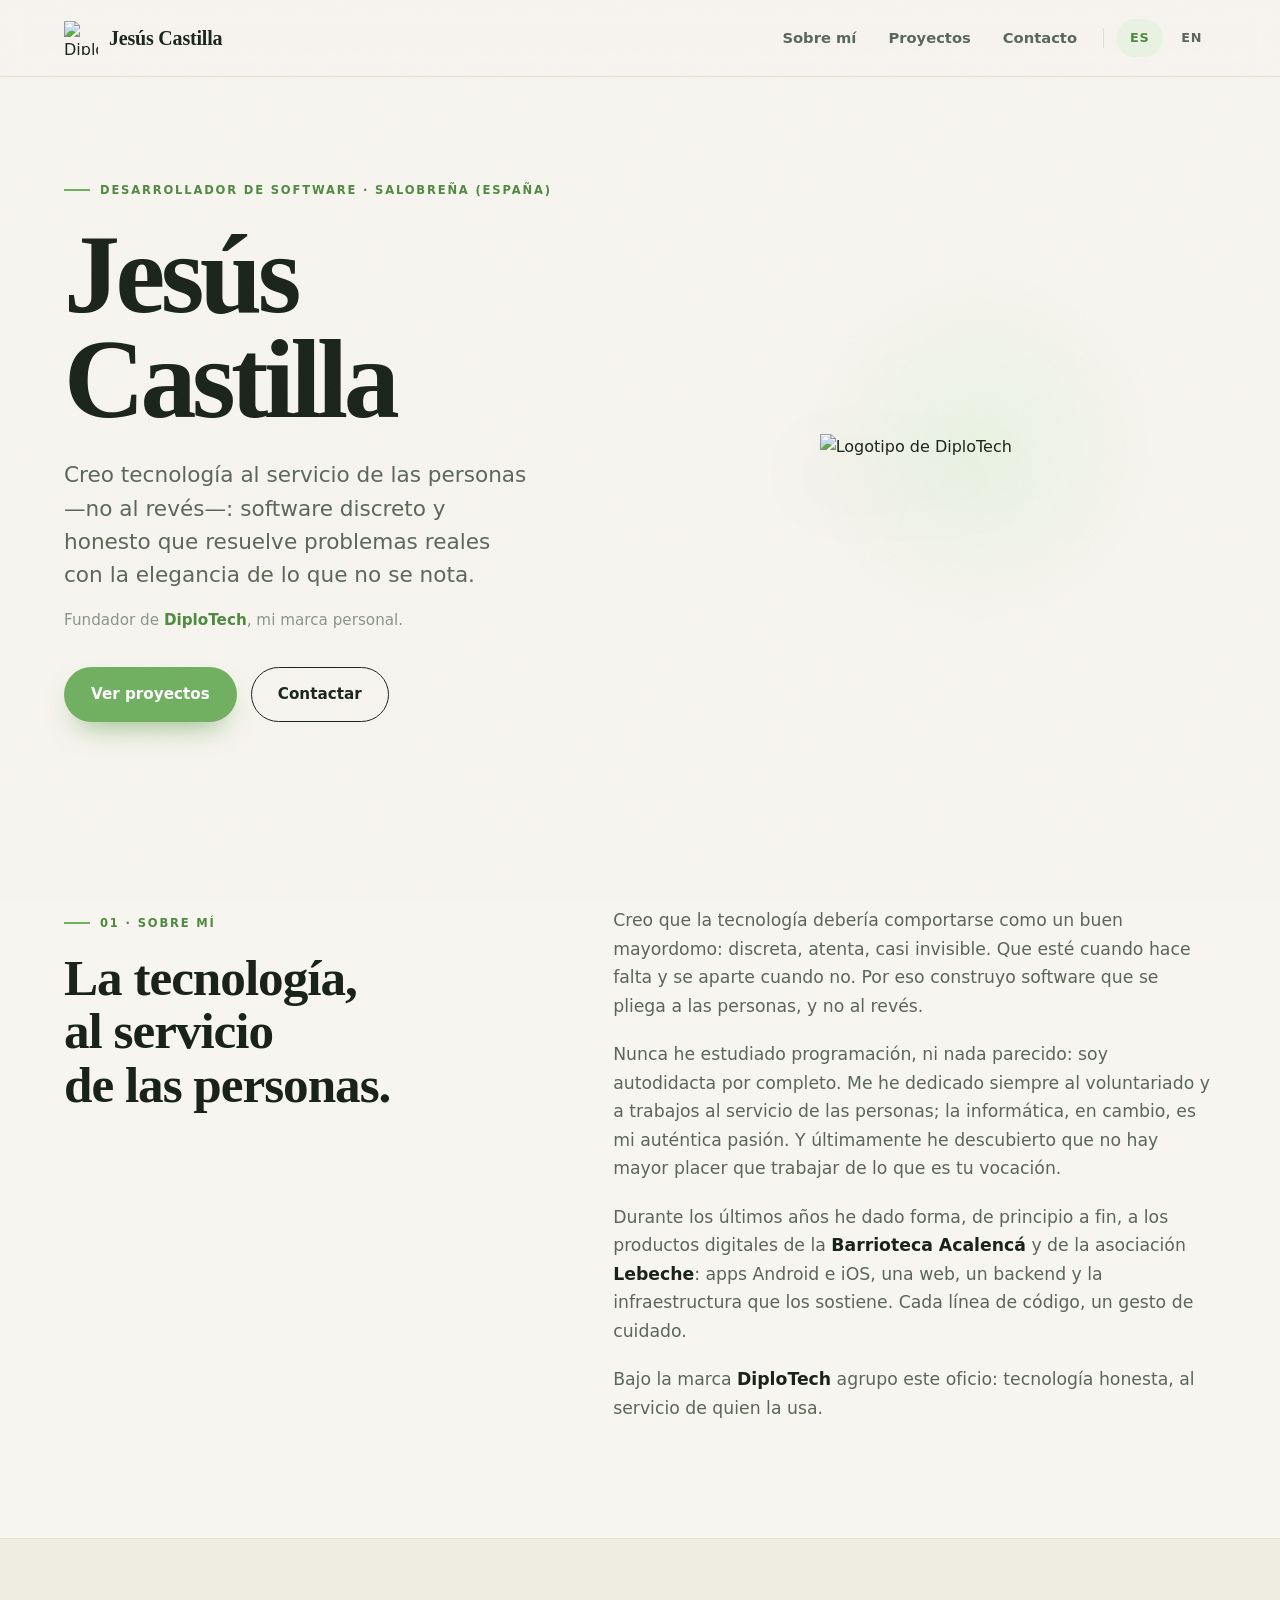
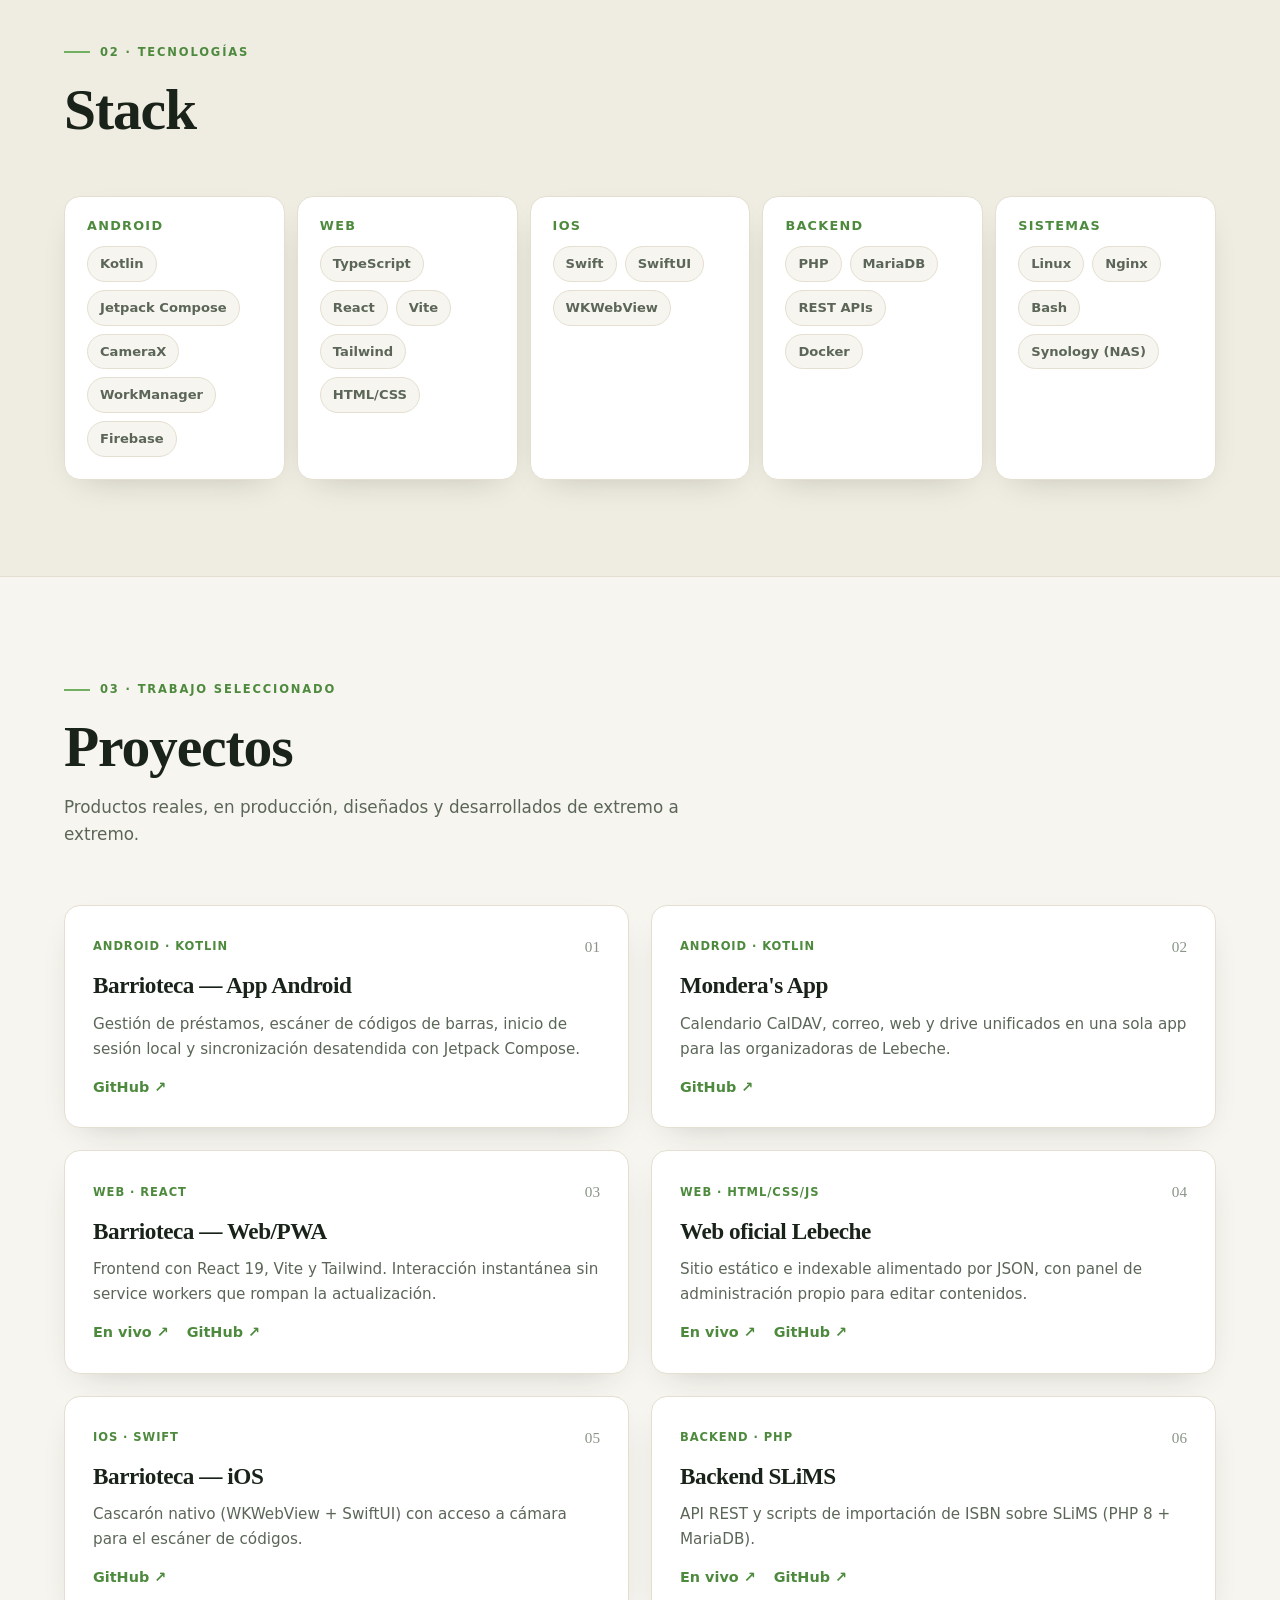
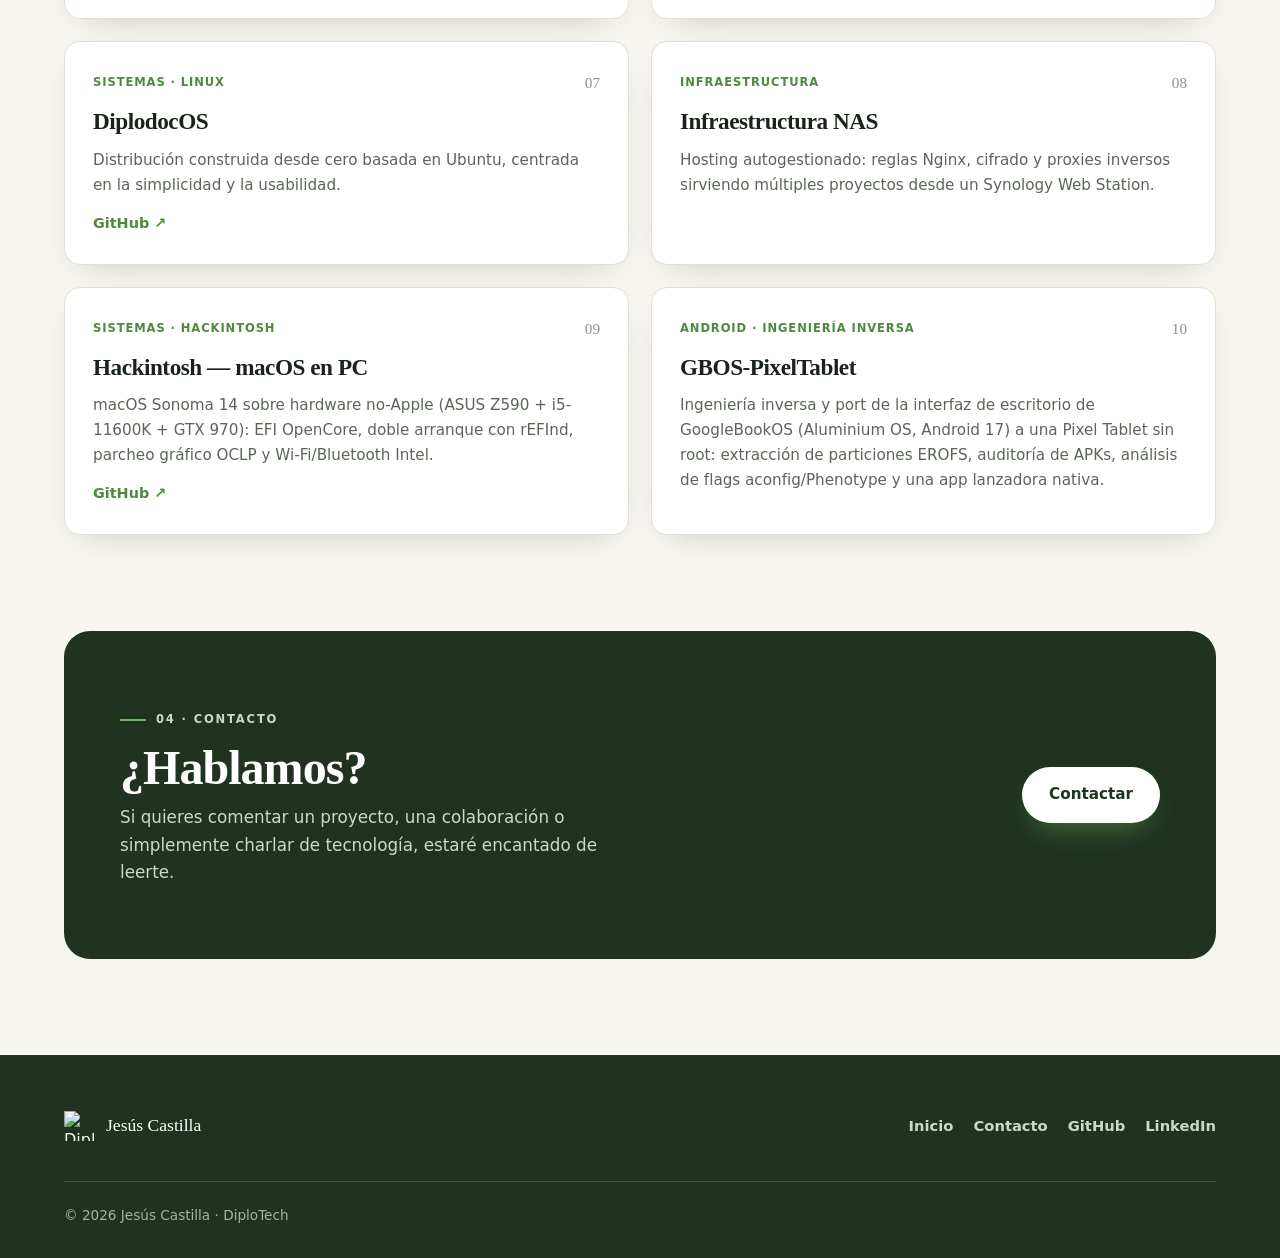
==== index.html @ e383c3f8 "Add Content-Security-Policy and Referrer-Policy meta tags" ====
<!DOCTYPE html>
<html lang="es">
<head>
  <meta charset="UTF-8">
  <meta name="viewport" content="width=device-width, initial-scale=1.0">
  <meta name="description" content="Jesús Castilla — Desarrollador de software. Apps Android e iOS, web/PWA, backend e infraestructura. Fundador de DiploTech.">
  <meta http-equiv="Content-Security-Policy" content="default-src 'none'; script-src 'self' 'unsafe-inline'; style-src 'self' 'unsafe-inline' https://fonts.googleapis.com; font-src 'self' https://fonts.gstatic.com; img-src 'self' data:; object-src 'none'; base-uri 'none'; form-action 'none';">
  <meta name="referrer" content="strict-origin-when-cross-origin">
  <title>Jesús Castilla · Desarrollador de Software</title>
  <link rel="icon" href="assets/favicon.ico" sizes="any">
  <link rel="apple-touch-icon" href="assets/apple-touch-icon.png">
  <link rel="preconnect" href="https://fonts.googleapis.com">
  <link rel="preconnect" href="https://fonts.gstatic.com" crossorigin>
  <link href="https://fonts.googleapis.com/css2?family=Fraunces:opsz,wght@9..144,400;9..144,500;9..144,600;9..144,700&family=Manrope:wght@400;500;600;700;800&display=swap" rel="stylesheet">
  <link rel="stylesheet" href="styles.css">
</head>
<body>
  <header class="cabecera">
    <div class="contenedor cabecera__interior">
      <a class="marca" href="index.html">
        <img src="assets/logo.png" alt="DiploTech" class="marca__logo">
        <span class="marca__texto">Jesús Castilla</span>
      </a>
      <nav class="menu" id="menu">
        <a href="#sobre-mi">Sobre mí</a>
        <a href="#proyectos">Proyectos</a>
        <a href="contacto.html">Contacto</a>
        <span class="menu__sep" aria-hidden="true"></span>
        <a href="index.html" class="idioma activo">ES</a>
        <a href="index-en.html" class="idioma">EN</a>
      </nav>
      <button class="menu__boton" id="botonMenu" aria-label="Abrir menú" aria-expanded="false">
        <span></span><span></span><span></span>
      </button>
    </div>
  </header>

  <section class="hero">
    <div class="contenedor hero__interior">
      <div class="hero__texto">
        <span class="ceja">Desarrollador de software · Salobreña (España)</span>
        <h1 class="hero__titulo">Jesús<br>Castilla</h1>
        <p class="hero__bajada">Creo tecnología al servicio de las personas —no al revés—: software discreto y honesto que resuelve problemas reales con la elegancia de lo que no se nota.</p>
        <p class="hero__fundador">Fundador de <strong>DiploTech</strong>, mi marca personal.</p>
        <div class="hero__acciones">
          <a class="boton boton--verde" href="#proyectos">Ver proyectos</a>
          <a class="boton boton--fantasma" href="contacto.html">Contactar</a>
        </div>
      </div>
      <div class="hero__logo">
        <div class="hero__halo" aria-hidden="true"></div>
        <img src="assets/logo.png" alt="Logotipo de DiploTech">
      </div>
    </div>
  </section>
  <main>
    <section class="seccion" id="sobre-mi">
      <div class="contenedor sobre-mi aparecer">
        <div class="sobre-mi__cabecera">
          <span class="ceja">01 · Sobre mí</span>
          <h2>La tecnología, al servicio<br>de las personas.</h2>
        </div>
        <div class="sobre-mi__cuerpo">
          <p>Creo que la tecnología debería comportarse como un buen mayordomo: discreta, atenta, casi invisible. Que esté cuando hace falta y se aparte cuando no. Por eso construyo software que se pliega a las personas, y no al revés.</p>
          <p>Nunca he estudiado programación, ni nada parecido: soy autodidacta por completo. Me he dedicado siempre al voluntariado y a trabajos al servicio de las personas; la informática, en cambio, es mi auténtica pasión. Y últimamente he descubierto que no hay mayor placer que trabajar de lo que es tu vocación.</p>
          <p>Durante los últimos años he dado forma, de principio a fin, a los productos digitales de la <strong>Barrioteca Acalencá</strong> y de la asociación <strong>Lebeche</strong>: apps Android e iOS, una web, un backend y la infraestructura que los sostiene. Cada línea de código, un gesto de cuidado.</p>
          <p>Bajo la marca <strong>DiploTech</strong> agrupo este oficio: tecnología honesta, al servicio de quien la usa.</p>
        </div>
      </div>
    </section>

    <section class="seccion seccion--tinte" id="stack">
      <div class="contenedor aparecer">
        <div class="seccion__cabecera">
          <span class="ceja">02 · Tecnologías</span>
          <h2 class="seccion__titulo">Stack</h2>
        </div>
        <div class="stack">
          <div class="stack__grupo">
            <h3>Android</h3>
            <div class="stack__items"><span>Kotlin</span><span>Jetpack Compose</span><span>CameraX</span><span>WorkManager</span><span>Firebase</span></div>
          </div>
          <div class="stack__grupo">
            <h3>Web</h3>
            <div class="stack__items"><span>TypeScript</span><span>React</span><span>Vite</span><span>Tailwind</span><span>HTML/CSS</span></div>
          </div>
          <div class="stack__grupo">
            <h3>iOS</h3>
            <div class="stack__items"><span>Swift</span><span>SwiftUI</span><span>WKWebView</span></div>
          </div>
          <div class="stack__grupo">
            <h3>Backend</h3>
            <div class="stack__items"><span>PHP</span><span>MariaDB</span><span>REST APIs</span><span>Docker</span></div>
          </div>
          <div class="stack__grupo">
            <h3>Sistemas</h3>
            <div class="stack__items"><span>Linux</span><span>Nginx</span><span>Bash</span><span>Synology (NAS)</span></div>
          </div>
        </div>
      </div>
    </section>
    <section class="seccion" id="proyectos">
      <div class="contenedor">
        <div class="seccion__cabecera aparecer">
          <span class="ceja">03 · Trabajo seleccionado</span>
          <h2 class="seccion__titulo">Proyectos</h2>
          <p class="seccion__intro">Productos reales, en producción, diseñados y desarrollados de extremo a extremo.</p>
        </div>
        <div class="grid">
          <article class="proyecto aparecer">
            <div class="proyecto__top"><span class="proyecto__tag">Android · Kotlin</span><span class="proyecto__num">01</span></div>
            <h3 class="proyecto__titulo">Barrioteca — App Android</h3>
            <p class="proyecto__texto">Gestión de préstamos, escáner de códigos de barras, inicio de sesión local y sincronización desatendida con Jetpack Compose.</p>
            <div class="proyecto__enlaces"><a class="flecha" href="https://github.com/jesuscastilla/barrioteca-android" target="_blank" rel="noopener">GitHub ↗</a></div>
          </article>
          <article class="proyecto aparecer">
            <div class="proyecto__top"><span class="proyecto__tag">Android · Kotlin</span><span class="proyecto__num">02</span></div>
            <h3 class="proyecto__titulo">Mondera's App</h3>
            <p class="proyecto__texto">Calendario CalDAV, correo, web y drive unificados en una sola app para las organizadoras de Lebeche.</p>
            <div class="proyecto__enlaces"><a class="flecha" href="https://github.com/jesuscastilla/monderas-app" target="_blank" rel="noopener">GitHub ↗</a></div>
          </article>
          <article class="proyecto aparecer">
            <div class="proyecto__top"><span class="proyecto__tag">Web · React</span><span class="proyecto__num">03</span></div>
            <h3 class="proyecto__titulo">Barrioteca — Web/PWA</h3>
            <p class="proyecto__texto">Frontend con React 19, Vite y Tailwind. Interacción instantánea sin service workers que rompan la actualización.</p>
            <div class="proyecto__enlaces"><a class="flecha" href="https://www.corrientelebeche.es/barrioteca/" target="_blank" rel="noopener">En vivo ↗</a><a class="flecha" href="https://github.com/jesuscastilla/barrioteca-web" target="_blank" rel="noopener">GitHub ↗</a></div>
          </article>
          <article class="proyecto aparecer">
            <div class="proyecto__top"><span class="proyecto__tag">Web · HTML/CSS/JS</span><span class="proyecto__num">04</span></div>
            <h3 class="proyecto__titulo">Web oficial Lebeche</h3>
            <p class="proyecto__texto">Sitio estático e indexable alimentado por JSON, con panel de administración propio para editar contenidos.</p>
            <div class="proyecto__enlaces"><a class="flecha" href="https://www.corrientelebeche.es/lebeche/" target="_blank" rel="noopener">En vivo ↗</a><a class="flecha" href="https://github.com/jesuscastilla/lebeche-web" target="_blank" rel="noopener">GitHub ↗</a></div>
          </article>
          <article class="proyecto aparecer">
            <div class="proyecto__top"><span class="proyecto__tag">iOS · Swift</span><span class="proyecto__num">05</span></div>
            <h3 class="proyecto__titulo">Barrioteca — iOS</h3>
            <p class="proyecto__texto">Cascarón nativo (WKWebView + SwiftUI) con acceso a cámara para el escáner de códigos.</p>
            <div class="proyecto__enlaces"><a class="flecha" href="https://github.com/jesuscastilla/barrioteca-ios" target="_blank" rel="noopener">GitHub ↗</a></div>
          </article>
          <article class="proyecto aparecer">
            <div class="proyecto__top"><span class="proyecto__tag">Backend · PHP</span><span class="proyecto__num">06</span></div>
            <h3 class="proyecto__titulo">Backend SLiMS</h3>
            <p class="proyecto__texto">API REST y scripts de importación de ISBN sobre SLiMS (PHP 8 + MariaDB).</p>
            <div class="proyecto__enlaces"><a class="flecha" href="https://www.corrientelebeche.es/slims/" target="_blank" rel="noopener">En vivo ↗</a><a class="flecha" href="https://github.com/jesuscastilla/barrioteca-slims" target="_blank" rel="noopener">GitHub ↗</a></div>
          </article>
          <article class="proyecto aparecer">
            <div class="proyecto__top"><span class="proyecto__tag">Sistemas · Linux</span><span class="proyecto__num">07</span></div>
            <h3 class="proyecto__titulo">DiplodocOS</h3>
            <p class="proyecto__texto">Distribución construida desde cero basada en Ubuntu, centrada en la simplicidad y la usabilidad.</p>
            <div class="proyecto__enlaces"><a class="flecha" href="https://github.com/jesuscastilla/DiplodocOS" target="_blank" rel="noopener">GitHub ↗</a></div>
          </article>
          <article class="proyecto aparecer">
            <div class="proyecto__top"><span class="proyecto__tag">Infraestructura</span><span class="proyecto__num">08</span></div>
            <h3 class="proyecto__titulo">Infraestructura NAS</h3>
            <p class="proyecto__texto">Hosting autogestionado: reglas Nginx, cifrado y proxies inversos sirviendo múltiples proyectos desde un Synology Web Station.</p>
          </article>
          <article class="proyecto aparecer">
            <div class="proyecto__top"><span class="proyecto__tag">Sistemas · Hackintosh</span><span class="proyecto__num">09</span></div>
            <h3 class="proyecto__titulo">Hackintosh — macOS en PC</h3>
            <p class="proyecto__texto">macOS Sonoma 14 sobre hardware no-Apple (ASUS Z590 + i5-11600K + GTX 970): EFI OpenCore, doble arranque con rEFInd, parcheo gráfico OCLP y Wi-Fi/Bluetooth Intel.</p>
            <div class="proyecto__enlaces"><a class="flecha" href="https://github.com/jesuscastilla/hackintosh-Z590" target="_blank" rel="noopener">GitHub ↗</a></div>
          </article>
          <article class="proyecto aparecer">
            <div class="proyecto__top"><span class="proyecto__tag">Android · Ingeniería inversa</span><span class="proyecto__num">10</span></div>
            <h3 class="proyecto__titulo">GBOS-PixelTablet</h3>
            <p class="proyecto__texto">Ingeniería inversa y port de la interfaz de escritorio de GoogleBookOS (Aluminium OS, Android 17) a una Pixel Tablet sin root: extracción de particiones EROFS, auditoría de APKs, análisis de flags aconfig/Phenotype y una app lanzadora nativa.</p>
          </article>
        </div>
      </div>
    </section>
    <section class="cta aparecer">
      <div class="cta__interior">
        <div>
          <span class="ceja" style="color:#C9DCC2">04 · Contacto</span>
          <h2>¿Hablamos?</h2>
          <p>Si quieres comentar un proyecto, una colaboración o simplemente charlar de tecnología, estaré encantado de leerte.</p>
        </div>
        <a class="boton boton--verde" href="contacto.html">Contactar</a>
      </div>
    </section>
  </main>

  <footer class="pie">
    <div class="contenedor">
      <div class="pie__interior">
        <div class="pie__marca">
          <img src="assets/logo-blanco.png" alt="DiploTech">
          <span>Jesús Castilla</span>
        </div>
        <nav class="pie__enlaces">
          <a href="index.html">Inicio</a>
          <a href="contacto.html">Contacto</a>
          <a href="https://github.com/jesuscastilla" target="_blank" rel="noopener">GitHub</a>
          <a href="https://www.linkedin.com/in/jesuscastillalacal" target="_blank" rel="noopener">LinkedIn</a>
        </nav>
      </div>
      <p class="pie__fin">© 2026 Jesús Castilla · DiploTech</p>
    </div>
  </footer>

  <script>
    const botonMenu = document.getElementById('botonMenu');
    const menu = document.getElementById('menu');
    botonMenu.addEventListener('click', () => {
      const abierto = menu.classList.toggle('abierto');
      botonMenu.classList.toggle('activo', abierto);
      botonMenu.setAttribute('aria-expanded', String(abierto));
    });
    const obs = new IntersectionObserver((entradas) => {
      entradas.forEach((e) => {
        if (e.isIntersecting) { e.target.classList.add('visible'); obs.unobserve(e.target); }
      });
    }, { threshold: 0.08 });
    document.querySelectorAll('.aparecer').forEach((el) => obs.observe(el));
  </script>
</body>
</html>
---- styles.css ----
:root{
  --papel:#F7F5EF;
  --papel-2:#EFECE1;
  --tinta:#1A231A;
  --tinta-suave:#5B6658;
  --tinta-claro:#8A9487;
  --verde:#70B060;
  --verde-oscuro:#4E8A3E;
  --verde-profundo:#1F3320;
  --verde-claro:#EAF3E3;
  --linea:#E4DFD0;
  --blanco:#FFFFFF;
  --fuente:"Manrope",system-ui,-apple-system,"Segoe UI",Roboto,sans-serif;
  --fuente-titulos:"Fraunces",Georgia,"Times New Roman",serif;
  --radio:16px;
  --sombra:0 30px 70px -34px rgba(26,35,26,.5);
  --sombra-suave:0 12px 34px -20px rgba(26,35,26,.3);
}

*{box-sizing:border-box;margin:0;padding:0}

html{scroll-behavior:smooth;scroll-padding-top:90px;-webkit-text-size-adjust:100%}

body{
  font-family:var(--fuente);
  color:var(--tinta);
  background:var(--papel);
  line-height:1.65;
  font-size:16px;
  -webkit-font-smoothing:antialiased;
  text-rendering:optimizeLegibility;
  overflow-x:hidden;
}

body::after{
  content:"";position:fixed;inset:0;z-index:9999;pointer-events:none;opacity:.04;
  background-image:url("data:image/svg+xml,%3Csvg xmlns='http://www.w3.org/2000/svg' width='140' height='140'%3E%3Cfilter id='n'%3E%3CfeTurbulence type='fractalNoise' baseFrequency='0.85' numOctaves='2' stitchTiles='stitch'/%3E%3C/filter%3E%3Crect width='140' height='140' filter='url(%23n)'/%3E%3C/svg%3E");
}

::selection{background:var(--verde);color:#fff}

img{max-width:100%;display:block;height:auto}

a{color:var(--verde-oscuro);text-decoration:none;transition:color .2s ease}
a:hover{color:var(--verde)}

h1,h2,h3,h4{font-family:var(--fuente-titulos);font-weight:600;line-height:1.05;letter-spacing:-.02em;color:var(--tinta);text-wrap:balance}

.contenedor{width:min(1160px,90%);margin-inline:auto}

.ceja{display:inline-flex;align-items:center;gap:10px;font-size:.72rem;font-weight:800;letter-spacing:.16em;text-transform:uppercase;color:var(--verde-oscuro)}
.ceja::before{content:"";width:26px;height:2px;background:var(--verde)}

/* ---------- Cabecera ---------- */
.cabecera{position:sticky;top:0;z-index:60;background:rgba(247,245,239,.82);backdrop-filter:blur(14px);-webkit-backdrop-filter:blur(14px);border-bottom:1px solid var(--linea)}
.cabecera__interior{display:flex;align-items:center;gap:18px;height:76px}
.marca{display:flex;align-items:center;gap:11px;color:var(--tinta)}
.marca:hover{color:var(--tinta)}
.marca__logo{width:34px;height:34px;object-fit:contain}
.marca__texto{font-family:var(--fuente-titulos);font-weight:600;font-size:1.25rem;letter-spacing:-.01em}

.menu{display:flex;align-items:center;gap:4px;margin-left:auto}
.menu a{padding:8px 14px;border-radius:999px;color:var(--tinta-suave);font-weight:600;font-size:.92rem;transition:background .2s ease,color .2s ease}
.menu a:hover{background:var(--verde-claro);color:var(--verde-oscuro)}
.menu a.activo{background:var(--verde-claro);color:var(--verde-oscuro)}
.menu .idioma{font-size:.8rem;font-weight:800;letter-spacing:.05em}
.menu__sep{width:1px;height:20px;background:var(--linea);margin:0 8px}
.menu__boton{display:none;flex-direction:column;justify-content:center;gap:5px;width:44px;height:44px;background:none;border:0;cursor:pointer;border-radius:10px;margin-left:auto}
.menu__boton span{display:block;width:24px;height:2px;background:var(--tinta);border-radius:2px;transition:transform .3s ease,opacity .3s ease;margin-inline:auto}
.menu__boton.activo span:nth-child(1){transform:translateY(7px) rotate(45deg)}
.menu__boton.activo span:nth-child(2){opacity:0}
.menu__boton.activo span:nth-child(3){transform:translateY(-7px) rotate(-45deg)}

/* ---------- Hero ---------- */
.hero{position:relative;padding:96px 0 88px;overflow:hidden}
.hero__interior{display:grid;grid-template-columns:1.15fr .85fr;gap:40px;align-items:center}
.hero__titulo{font-size:clamp(3.4rem,9vw,7rem);font-weight:600;letter-spacing:-.04em;line-height:.94;margin:22px 0 26px}
.hero__bajada{font-size:clamp(1.1rem,2vw,1.35rem);line-height:1.55;color:var(--tinta-suave);max-width:34ch}
.hero__fundador{margin-top:16px;font-size:.95rem;color:var(--tinta-claro)}
.hero__fundador strong{color:var(--verde-oscuro)}
.hero__acciones{display:flex;gap:14px;margin-top:34px;flex-wrap:wrap}
.hero__logo{position:relative;display:grid;place-items:center}
.hero__halo{position:absolute;width:min(420px,80%);aspect-ratio:1;border-radius:50%;background:radial-gradient(circle,var(--verde-claro),transparent 65%);filter:blur(6px);z-index:-1}
.hero__logo img{width:min(320px,72%);object-fit:contain;filter:drop-shadow(0 30px 40px rgba(31,51,32,.22))}

/* ---------- Botones ---------- */
.boton{display:inline-flex;align-items:center;gap:9px;padding:14px 26px;border-radius:999px;font-weight:700;font-size:.95rem;border:1px solid transparent;transition:transform .2s ease,box-shadow .2s ease,background .2s ease,color .2s ease,border-color .2s ease}
.boton--verde{background:var(--verde);color:#fff;box-shadow:0 14px 30px -14px rgba(95,154,75,.8)}
.boton--verde:hover{background:var(--verde-oscuro);color:#fff;transform:translateY(-2px)}
.boton--fantasma{border-color:var(--tinta);color:var(--tinta);background:transparent}
.boton--fantasma:hover{border-color:var(--verde);color:var(--verde-oscuro);transform:translateY(-2px)}
/* ---------- Secciones ---------- */
.seccion{padding:96px 0}
.seccion--tinte{background:var(--papel-2);border-block:1px solid var(--linea)}
.seccion__cabecera{max-width:640px;margin-bottom:56px}
.seccion__titulo{font-size:clamp(2.2rem,5vw,3.6rem);margin:18px 0 16px}
.seccion__intro{color:var(--tinta-suave);font-size:1.05rem}

/* Sobre mí */
.sobre-mi{display:grid;grid-template-columns:.9fr 1.1fr;gap:56px;align-items:start}
.sobre-mi__cabecera h2{font-size:clamp(2rem,4.5vw,3.2rem);margin-top:18px}
.sobre-mi__cuerpo p{color:var(--tinta-suave);font-size:1.08rem;margin-bottom:20px}
.sobre-mi__cuerpo strong{color:var(--tinta);font-weight:700}

/* Stack */
.stack{display:flex;flex-wrap:wrap;gap:12px}
.stack__grupo{flex:1 1 220px;background:var(--blanco);border:1px solid var(--linea);border-radius:var(--radio);padding:22px;box-shadow:var(--sombra-suave)}
.stack__grupo h3{font-family:var(--fuente);font-size:.8rem;font-weight:800;letter-spacing:.1em;text-transform:uppercase;color:var(--verde-oscuro);margin-bottom:14px}
.stack__items{display:flex;flex-wrap:wrap;gap:8px}
.stack__items span{font-size:.82rem;font-weight:600;color:var(--tinta-suave);background:var(--papel);border:1px solid var(--linea);border-radius:999px;padding:6px 12px}

/* Proyectos */
.grid{display:grid;grid-template-columns:repeat(2,1fr);gap:22px}
.proyecto{position:relative;display:flex;flex-direction:column;gap:14px;background:var(--blanco);border:1px solid var(--linea);border-radius:var(--radio);padding:28px;box-shadow:var(--sombra-suave);transition:transform .25s ease,box-shadow .25s ease,border-color .25s ease}
.proyecto:hover{transform:translateY(-5px);box-shadow:var(--sombra);border-color:var(--verde)}
.proyecto__top{display:flex;align-items:center;justify-content:space-between}
.proyecto__tag{font-size:.72rem;font-weight:800;letter-spacing:.08em;text-transform:uppercase;color:var(--verde-oscuro)}
.proyecto__num{font-family:var(--fuente-titulos);font-size:.95rem;color:var(--tinta-claro)}
.proyecto__titulo{font-size:1.45rem}
.proyecto__texto{color:var(--tinta-suave);font-size:.95rem;flex:1}
.proyecto__enlaces{display:flex;gap:18px;flex-wrap:wrap}
.flecha{font-size:.9rem;font-weight:700;color:var(--verde-oscuro)}
.flecha:hover{color:var(--verde)}
/* CTA contacto */
.cta{background:var(--verde-profundo);color:#EAF3E3;border-radius:26px;margin:0 auto 96px;width:min(1160px,90%)}
.cta__interior{padding:72px 56px;display:grid;grid-template-columns:1fr auto;gap:30px;align-items:center}
.cta h2{color:#fff;font-size:clamp(1.9rem,4vw,3rem);margin:14px 0 10px}
.cta p{color:#C9DCC2;font-size:1.05rem;max-width:46ch}
.cta .boton--verde{background:#fff;color:var(--verde-profundo)}
.cta .boton--verde:hover{background:var(--verde-claro)}

/* Pie */
.pie{background:var(--verde-profundo);color:#C9DCC2;padding:56px 0 32px}
.pie__interior{display:flex;align-items:center;justify-content:space-between;gap:24px;flex-wrap:wrap}
.pie__marca{display:flex;align-items:center;gap:12px;color:#fff}
.pie__marca img{width:30px;height:30px;object-fit:contain}
.pie__marca span{font-family:var(--fuente-titulos);font-size:1.1rem}
.pie__enlaces{display:flex;gap:20px;flex-wrap:wrap}
.pie__enlaces a{color:#C9DCC2;font-weight:600;font-size:.92rem}
.pie__enlaces a:hover{color:#fff}
.pie__fin{border-top:1px solid rgba(255,255,255,.14);margin-top:40px;padding-top:22px;font-size:.85rem;color:#9FB99A}

/* Contacto (página) */
.contacto-hero{padding:72px 0 40px}
.contacto-hero h1{font-size:clamp(2.6rem,6vw,4.6rem);margin:18px 0 16px}
.enlaces-contacto{display:grid;gap:14px;margin-top:40px}
.enlace-contacto{display:flex;align-items:center;gap:16px;background:var(--blanco);border:1px solid var(--linea);border-radius:var(--radio);padding:20px 24px;box-shadow:var(--sombra-suave);color:var(--tinta);transition:transform .2s ease,box-shadow .2s ease,border-color .2s ease}
.enlace-contacto:hover{transform:translateY(-2px);box-shadow:var(--sombra);border-color:var(--verde);color:var(--tinta)}
.enlace-contacto__icono{display:grid;place-items:center;width:46px;height:46px;border-radius:12px;background:var(--verde-claro);color:var(--verde-oscuro);flex-shrink:0}
.enlace-contacto__texto{flex:1;min-width:0}
.enlace-contacto__texto strong{display:block;font-weight:700}
.enlace-contacto__texto span{font-size:.85rem;color:var(--tinta-suave)}
.enlace-contacto__flecha{color:var(--verde);font-size:1.2rem}
.formulario{background:var(--blanco);border:1px solid var(--linea);border-radius:22px;padding:36px;box-shadow:var(--sombra-suave);margin-top:44px}
.formulario h3{font-size:1.5rem;margin-bottom:6px}
.formulario__nota{color:var(--tinta-suave);font-size:.9rem;margin-bottom:24px}
.campo{margin-bottom:18px}
.campo label{display:block;font-size:.74rem;font-weight:800;text-transform:uppercase;letter-spacing:.08em;color:var(--tinta-suave);margin-bottom:7px}
.campo input,.campo textarea{width:100%;padding:13px 16px;border:1px solid var(--linea);border-radius:12px;background:var(--papel);font-family:inherit;font-size:1rem;color:var(--tinta);transition:border-color .2s ease,box-shadow .2s ease,background .2s ease}
.campo input:focus,.campo textarea:focus{outline:none;border-color:var(--verde);box-shadow:0 0 0 3px var(--verde-claro);background:#fff}
.campo textarea{resize:vertical;min-height:140px}

/* Accesibilidad */
:focus-visible {
  outline: 3px solid var(--verde);
  outline-offset: 2px;
  border-radius: 4px;
}

.skip-link {
  position: absolute;
  top: -40px;
  left: 0;
  background: var(--verde);
  color: white;
  padding: 8px;
  z-index: 100;
  transition: top 0.2s;
}

.skip-link:focus {
  top: 0;
}

/* Animaciones */
.aparecer{opacity:0;transform:translateY(22px);transition:opacity .7s ease,transform .7s ease}
.aparecer.visible{opacity:1;transform:none}

/* Responsive */
@media (max-width:900px){
  .hero__interior{grid-template-columns:1fr}
  .hero__logo{order:-1}
  .hero__logo img{width:min(200px,50%)}
  .sobre-mi{grid-template-columns:1fr;gap:28px}
  .grid{grid-template-columns:1fr}
  .cta__interior{grid-template-columns:1fr;padding:48px 28px}
  .menu__boton{display:flex}
  .menu{position:absolute;top:76px;left:0;right:0;flex-direction:column;align-items:stretch;background:var(--papel);border-bottom:1px solid var(--linea);box-shadow:var(--sombra);padding:14px;gap:4px;display:none}
  .menu.abierto{display:flex}
  .menu a{text-align:center;padding:12px;border-radius:12px}
  .menu__sep{display:none}
}
@media (max-width:560px){
  .hero{padding:64px 0}
  .seccion{padding:64px 0}
  .cta{border-radius:18px}
  .formulario{padding:26px 20px}
}
@media (prefers-reduced-motion:reduce){
  html{scroll-behavior:auto}
  *{transition:none !important;animation:none !important}
  .aparecer{opacity:1;transform:none}
}
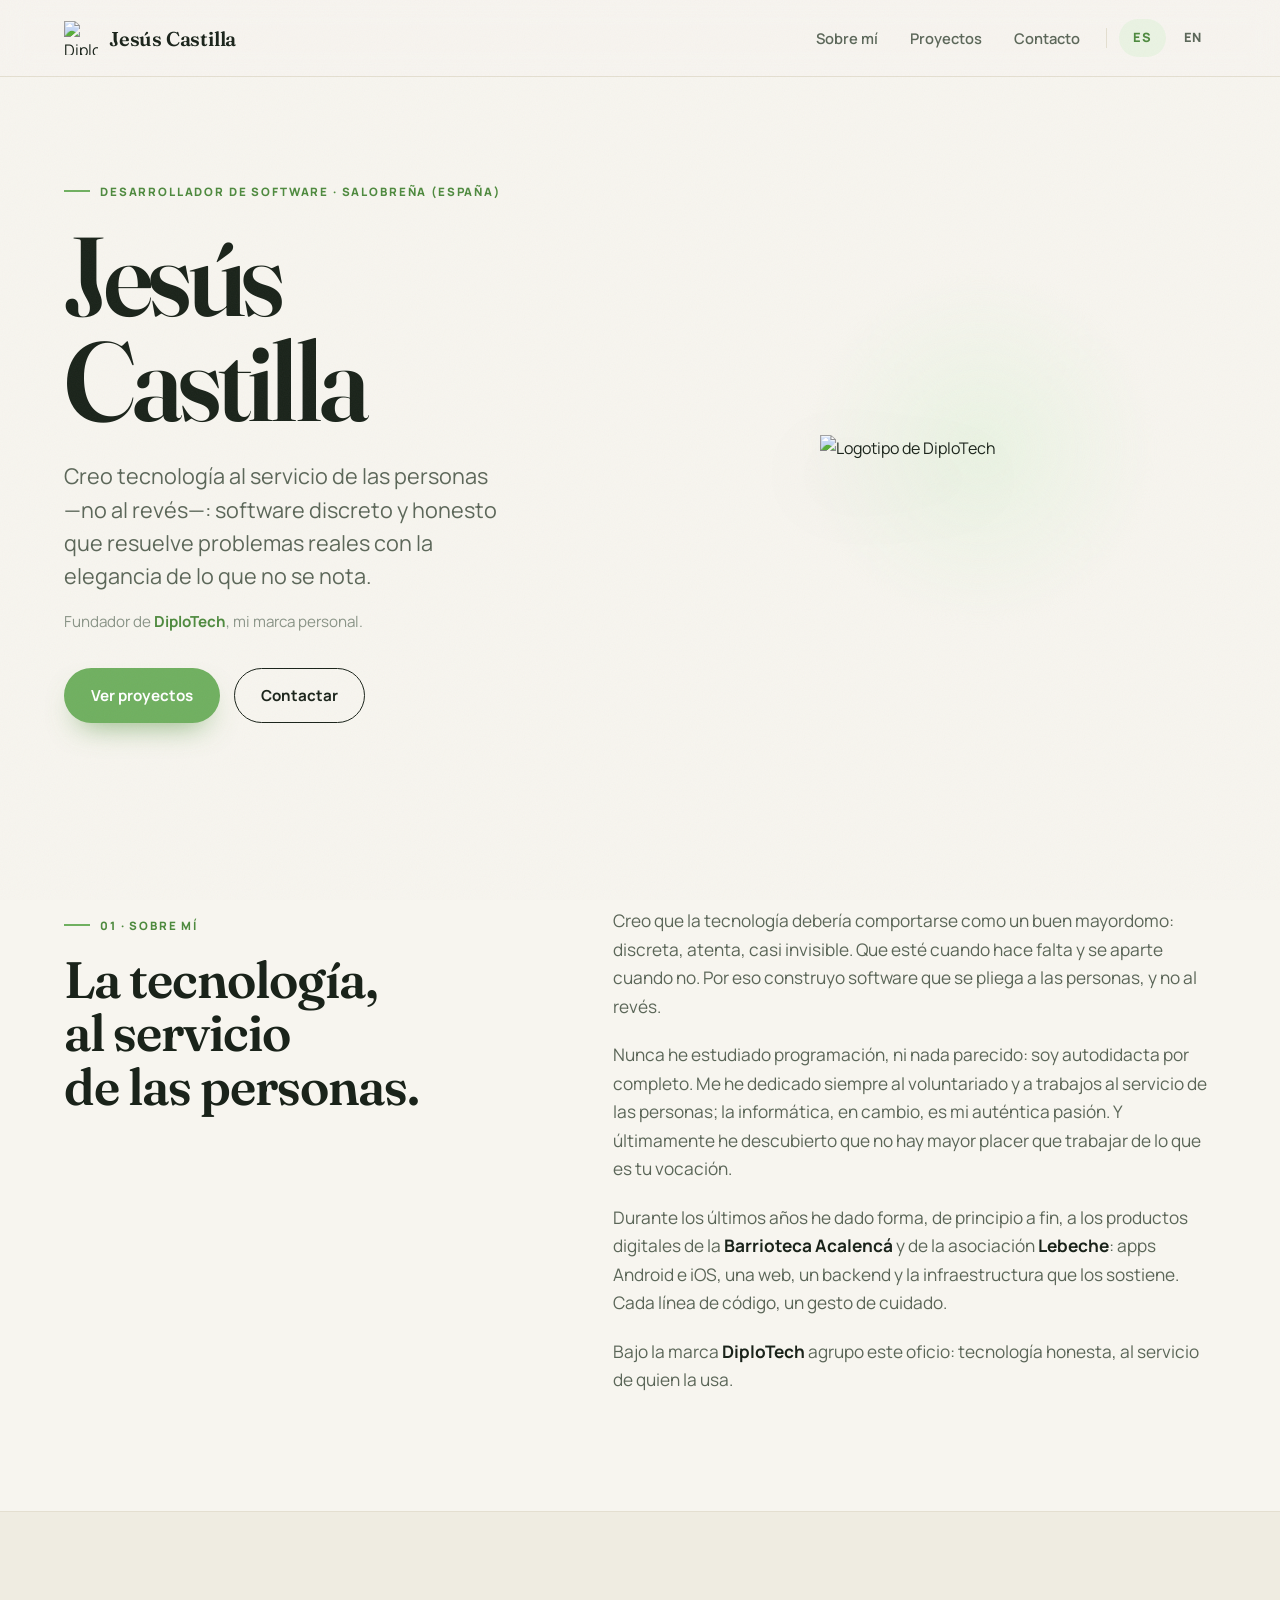
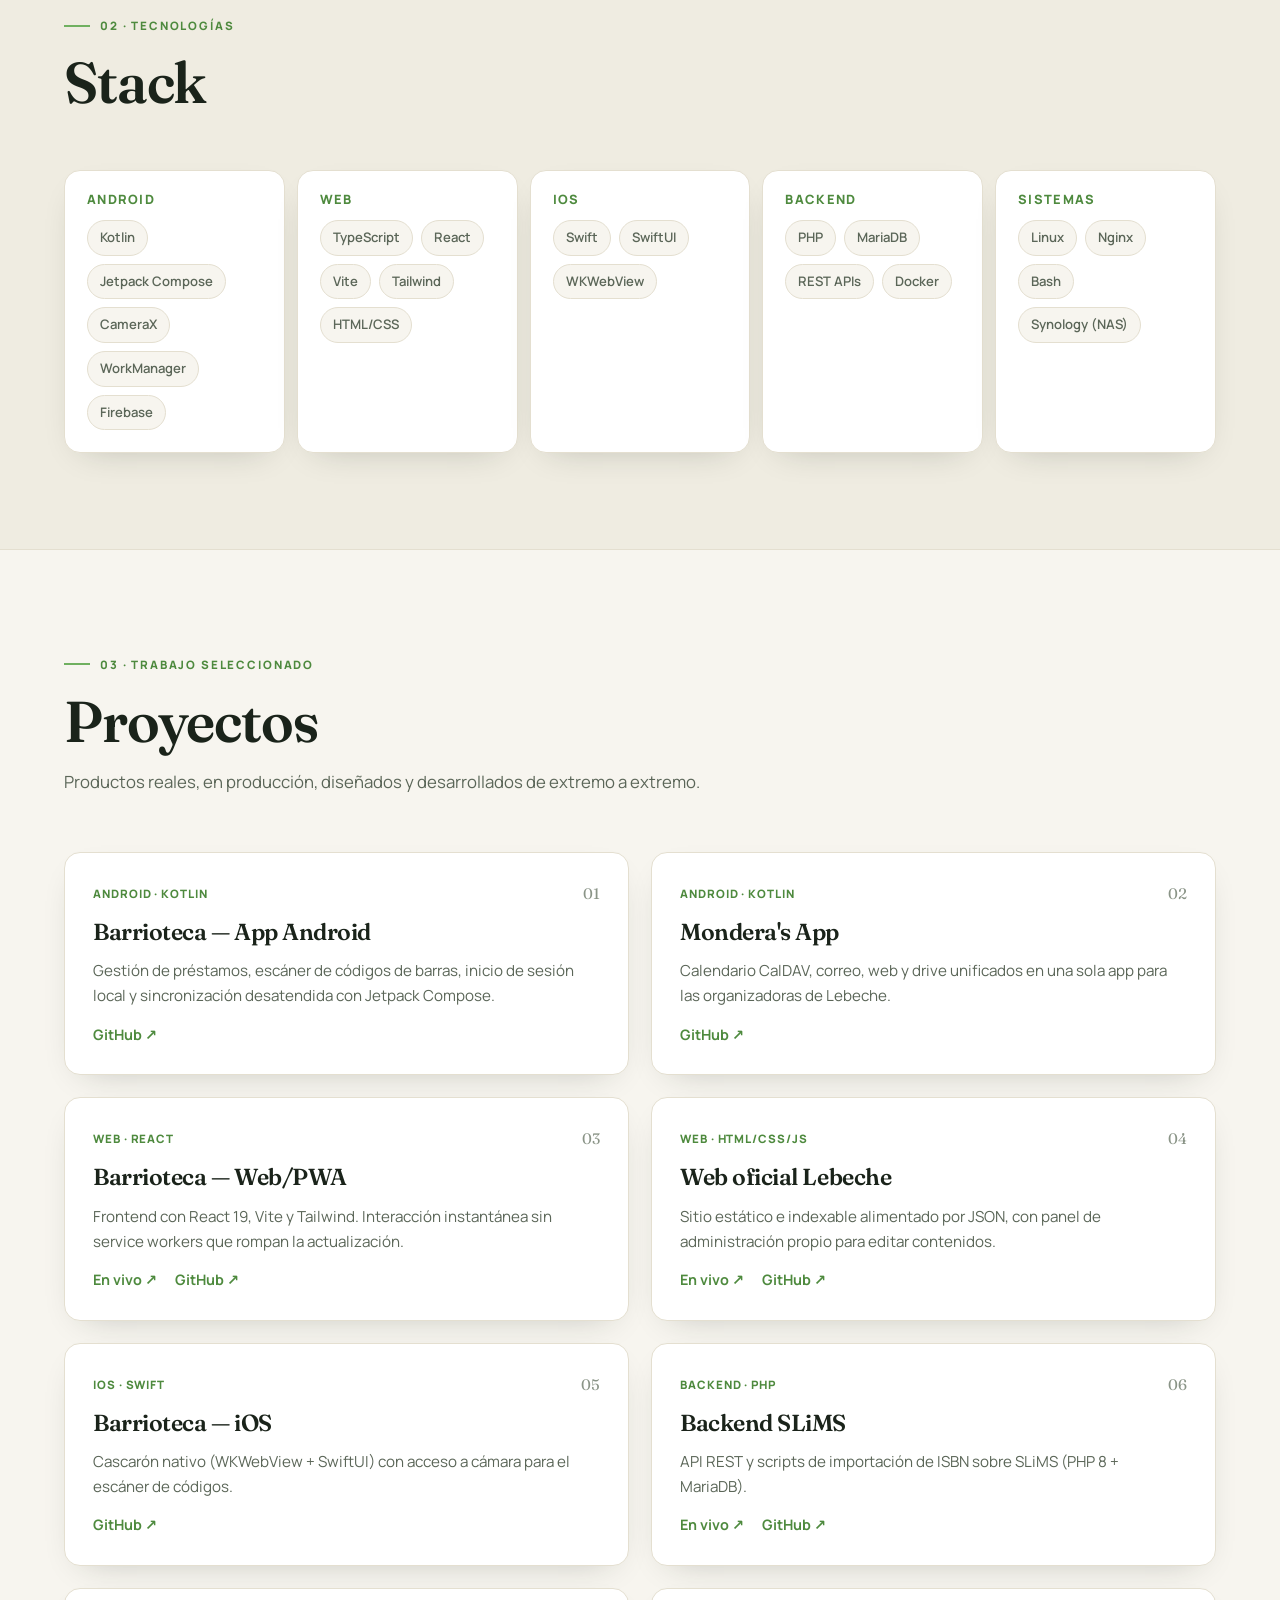
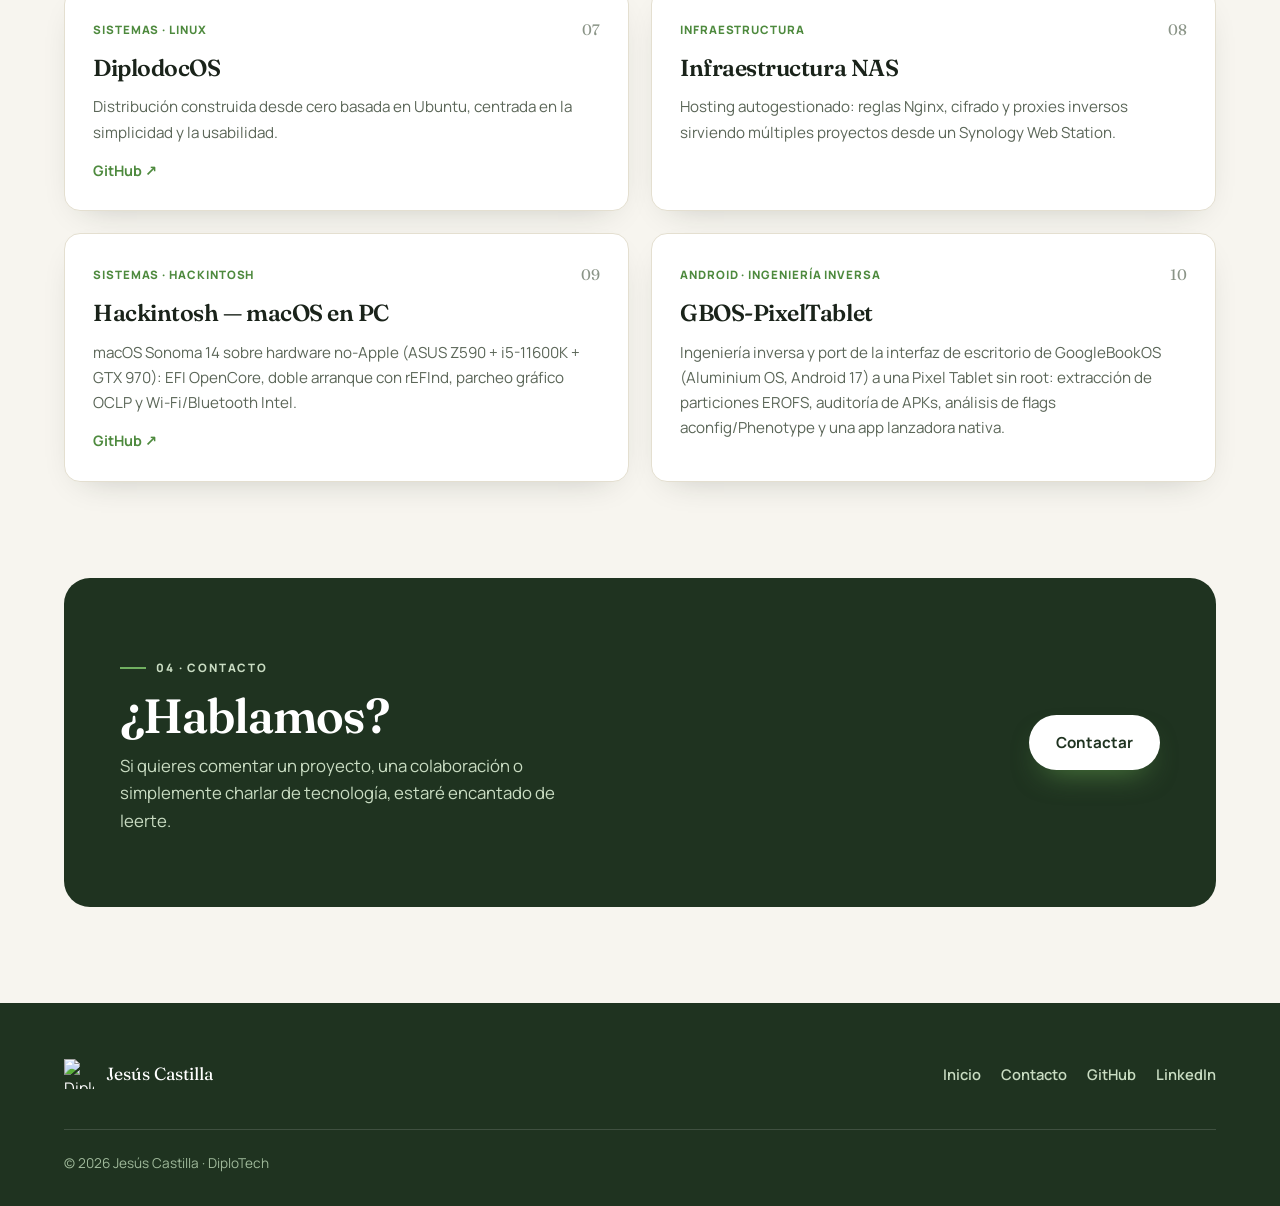
==== commit 1976d91d: "Dominio diplotech.es: CNAME, SEO, sitemap, 404, curriculum y QR" ====
--- a/index.html
+++ b/index.html
@@ -1,220 +1,247 @@
-<!DOCTYPE html>
-<html lang="es">
-<head>
-  <meta charset="UTF-8">
-  <meta name="viewport" content="width=device-width, initial-scale=1.0">
-  <meta name="description" content="Jesús Castilla — Desarrollador de software. Apps Android e iOS, web/PWA, backend e infraestructura. Fundador de DiploTech.">
-  <meta http-equiv="Content-Security-Policy" content="default-src 'none'; script-src 'self' 'unsafe-inline'; style-src 'self' 'unsafe-inline' https://fonts.googleapis.com; font-src 'self' https://fonts.gstatic.com; img-src 'self' data:; object-src 'none'; base-uri 'none'; form-action 'none';">
-  <meta name="referrer" content="strict-origin-when-cross-origin">
-  <title>Jesús Castilla · Desarrollador de Software</title>
-  <link rel="icon" href="assets/favicon.ico" sizes="any">
-  <link rel="apple-touch-icon" href="assets/apple-touch-icon.png">
-  <link rel="preconnect" href="https://fonts.googleapis.com">
-  <link rel="preconnect" href="https://fonts.gstatic.com" crossorigin>
-  <link href="https://fonts.googleapis.com/css2?family=Fraunces:opsz,wght@9..144,400;9..144,500;9..144,600;9..144,700&family=Manrope:wght@400;500;600;700;800&display=swap" rel="stylesheet">
-  <link rel="stylesheet" href="styles.css">
-</head>
-<body>
-  <header class="cabecera">
-    <div class="contenedor cabecera__interior">
-      <a class="marca" href="index.html">
-        <img src="assets/logo.png" alt="DiploTech" class="marca__logo">
-        <span class="marca__texto">Jesús Castilla</span>
-      </a>
-      <nav class="menu" id="menu">
-        <a href="#sobre-mi">Sobre mí</a>
-        <a href="#proyectos">Proyectos</a>
-        <a href="contacto.html">Contacto</a>
-        <span class="menu__sep" aria-hidden="true"></span>
-        <a href="index.html" class="idioma activo">ES</a>
-        <a href="index-en.html" class="idioma">EN</a>
-      </nav>
-      <button class="menu__boton" id="botonMenu" aria-label="Abrir menú" aria-expanded="false">
-        <span></span><span></span><span></span>
-      </button>
-    </div>
-  </header>
-
-  <section class="hero">
-    <div class="contenedor hero__interior">
-      <div class="hero__texto">
-        <span class="ceja">Desarrollador de software · Salobreña (España)</span>
-        <h1 class="hero__titulo">Jesús<br>Castilla</h1>
-        <p class="hero__bajada">Creo tecnología al servicio de las personas —no al revés—: software discreto y honesto que resuelve problemas reales con la elegancia de lo que no se nota.</p>
-        <p class="hero__fundador">Fundador de <strong>DiploTech</strong>, mi marca personal.</p>
-        <div class="hero__acciones">
-          <a class="boton boton--verde" href="#proyectos">Ver proyectos</a>
-          <a class="boton boton--fantasma" href="contacto.html">Contactar</a>
-        </div>
-      </div>
-      <div class="hero__logo">
-        <div class="hero__halo" aria-hidden="true"></div>
-        <img src="assets/logo.png" alt="Logotipo de DiploTech">
-      </div>
-    </div>
-  </section>
-  <main>
-    <section class="seccion" id="sobre-mi">
-      <div class="contenedor sobre-mi aparecer">
-        <div class="sobre-mi__cabecera">
-          <span class="ceja">01 · Sobre mí</span>
-          <h2>La tecnología, al servicio<br>de las personas.</h2>
-        </div>
-        <div class="sobre-mi__cuerpo">
-          <p>Creo que la tecnología debería comportarse como un buen mayordomo: discreta, atenta, casi invisible. Que esté cuando hace falta y se aparte cuando no. Por eso construyo software que se pliega a las personas, y no al revés.</p>
-          <p>Nunca he estudiado programación, ni nada parecido: soy autodidacta por completo. Me he dedicado siempre al voluntariado y a trabajos al servicio de las personas; la informática, en cambio, es mi auténtica pasión. Y últimamente he descubierto que no hay mayor placer que trabajar de lo que es tu vocación.</p>
-          <p>Durante los últimos años he dado forma, de principio a fin, a los productos digitales de la <strong>Barrioteca Acalencá</strong> y de la asociación <strong>Lebeche</strong>: apps Android e iOS, una web, un backend y la infraestructura que los sostiene. Cada línea de código, un gesto de cuidado.</p>
-          <p>Bajo la marca <strong>DiploTech</strong> agrupo este oficio: tecnología honesta, al servicio de quien la usa.</p>
-        </div>
-      </div>
-    </section>
-
-    <section class="seccion seccion--tinte" id="stack">
-      <div class="contenedor aparecer">
-        <div class="seccion__cabecera">
-          <span class="ceja">02 · Tecnologías</span>
-          <h2 class="seccion__titulo">Stack</h2>
-        </div>
-        <div class="stack">
-          <div class="stack__grupo">
-            <h3>Android</h3>
-            <div class="stack__items"><span>Kotlin</span><span>Jetpack Compose</span><span>CameraX</span><span>WorkManager</span><span>Firebase</span></div>
-          </div>
-          <div class="stack__grupo">
-            <h3>Web</h3>
-            <div class="stack__items"><span>TypeScript</span><span>React</span><span>Vite</span><span>Tailwind</span><span>HTML/CSS</span></div>
-          </div>
-          <div class="stack__grupo">
-            <h3>iOS</h3>
-            <div class="stack__items"><span>Swift</span><span>SwiftUI</span><span>WKWebView</span></div>
-          </div>
-          <div class="stack__grupo">
-            <h3>Backend</h3>
-            <div class="stack__items"><span>PHP</span><span>MariaDB</span><span>REST APIs</span><span>Docker</span></div>
-          </div>
-          <div class="stack__grupo">
-            <h3>Sistemas</h3>
-            <div class="stack__items"><span>Linux</span><span>Nginx</span><span>Bash</span><span>Synology (NAS)</span></div>
-          </div>
-        </div>
-      </div>
-    </section>
-    <section class="seccion" id="proyectos">
-      <div class="contenedor">
-        <div class="seccion__cabecera aparecer">
-          <span class="ceja">03 · Trabajo seleccionado</span>
-          <h2 class="seccion__titulo">Proyectos</h2>
-          <p class="seccion__intro">Productos reales, en producción, diseñados y desarrollados de extremo a extremo.</p>
-        </div>
-        <div class="grid">
-          <article class="proyecto aparecer">
-            <div class="proyecto__top"><span class="proyecto__tag">Android · Kotlin</span><span class="proyecto__num">01</span></div>
-            <h3 class="proyecto__titulo">Barrioteca — App Android</h3>
-            <p class="proyecto__texto">Gestión de préstamos, escáner de códigos de barras, inicio de sesión local y sincronización desatendida con Jetpack Compose.</p>
-            <div class="proyecto__enlaces"><a class="flecha" href="https://github.com/jesuscastilla/barrioteca-android" target="_blank" rel="noopener">GitHub ↗</a></div>
-          </article>
-          <article class="proyecto aparecer">
-            <div class="proyecto__top"><span class="proyecto__tag">Android · Kotlin</span><span class="proyecto__num">02</span></div>
-            <h3 class="proyecto__titulo">Mondera's App</h3>
-            <p class="proyecto__texto">Calendario CalDAV, correo, web y drive unificados en una sola app para las organizadoras de Lebeche.</p>
-            <div class="proyecto__enlaces"><a class="flecha" href="https://github.com/jesuscastilla/monderas-app" target="_blank" rel="noopener">GitHub ↗</a></div>
-          </article>
-          <article class="proyecto aparecer">
-            <div class="proyecto__top"><span class="proyecto__tag">Web · React</span><span class="proyecto__num">03</span></div>
-            <h3 class="proyecto__titulo">Barrioteca — Web/PWA</h3>
-            <p class="proyecto__texto">Frontend con React 19, Vite y Tailwind. Interacción instantánea sin service workers que rompan la actualización.</p>
-            <div class="proyecto__enlaces"><a class="flecha" href="https://www.corrientelebeche.es/barrioteca/" target="_blank" rel="noopener">En vivo ↗</a><a class="flecha" href="https://github.com/jesuscastilla/barrioteca-web" target="_blank" rel="noopener">GitHub ↗</a></div>
-          </article>
-          <article class="proyecto aparecer">
-            <div class="proyecto__top"><span class="proyecto__tag">Web · HTML/CSS/JS</span><span class="proyecto__num">04</span></div>
-            <h3 class="proyecto__titulo">Web oficial Lebeche</h3>
-            <p class="proyecto__texto">Sitio estático e indexable alimentado por JSON, con panel de administración propio para editar contenidos.</p>
-            <div class="proyecto__enlaces"><a class="flecha" href="https://www.corrientelebeche.es/lebeche/" target="_blank" rel="noopener">En vivo ↗</a><a class="flecha" href="https://github.com/jesuscastilla/lebeche-web" target="_blank" rel="noopener">GitHub ↗</a></div>
-          </article>
-          <article class="proyecto aparecer">
-            <div class="proyecto__top"><span class="proyecto__tag">iOS · Swift</span><span class="proyecto__num">05</span></div>
-            <h3 class="proyecto__titulo">Barrioteca — iOS</h3>
-            <p class="proyecto__texto">Cascarón nativo (WKWebView + SwiftUI) con acceso a cámara para el escáner de códigos.</p>
-            <div class="proyecto__enlaces"><a class="flecha" href="https://github.com/jesuscastilla/barrioteca-ios" target="_blank" rel="noopener">GitHub ↗</a></div>
-          </article>
-          <article class="proyecto aparecer">
-            <div class="proyecto__top"><span class="proyecto__tag">Backend · PHP</span><span class="proyecto__num">06</span></div>
-            <h3 class="proyecto__titulo">Backend SLiMS</h3>
-            <p class="proyecto__texto">API REST y scripts de importación de ISBN sobre SLiMS (PHP 8 + MariaDB).</p>
-            <div class="proyecto__enlaces"><a class="flecha" href="https://www.corrientelebeche.es/slims/" target="_blank" rel="noopener">En vivo ↗</a><a class="flecha" href="https://github.com/jesuscastilla/barrioteca-slims" target="_blank" rel="noopener">GitHub ↗</a></div>
-          </article>
-          <article class="proyecto aparecer">
-            <div class="proyecto__top"><span class="proyecto__tag">Sistemas · Linux</span><span class="proyecto__num">07</span></div>
-            <h3 class="proyecto__titulo">DiplodocOS</h3>
-            <p class="proyecto__texto">Distribución construida desde cero basada en Ubuntu, centrada en la simplicidad y la usabilidad.</p>
-            <div class="proyecto__enlaces"><a class="flecha" href="https://github.com/jesuscastilla/DiplodocOS" target="_blank" rel="noopener">GitHub ↗</a></div>
-          </article>
-          <article class="proyecto aparecer">
-            <div class="proyecto__top"><span class="proyecto__tag">Infraestructura</span><span class="proyecto__num">08</span></div>
-            <h3 class="proyecto__titulo">Infraestructura NAS</h3>
-            <p class="proyecto__texto">Hosting autogestionado: reglas Nginx, cifrado y proxies inversos sirviendo múltiples proyectos desde un Synology Web Station.</p>
-          </article>
-          <article class="proyecto aparecer">
-            <div class="proyecto__top"><span class="proyecto__tag">Sistemas · Hackintosh</span><span class="proyecto__num">09</span></div>
-            <h3 class="proyecto__titulo">Hackintosh — macOS en PC</h3>
-            <p class="proyecto__texto">macOS Sonoma 14 sobre hardware no-Apple (ASUS Z590 + i5-11600K + GTX 970): EFI OpenCore, doble arranque con rEFInd, parcheo gráfico OCLP y Wi-Fi/Bluetooth Intel.</p>
-            <div class="proyecto__enlaces"><a class="flecha" href="https://github.com/jesuscastilla/hackintosh-Z590" target="_blank" rel="noopener">GitHub ↗</a></div>
-          </article>
-          <article class="proyecto aparecer">
-            <div class="proyecto__top"><span class="proyecto__tag">Android · Ingeniería inversa</span><span class="proyecto__num">10</span></div>
-            <h3 class="proyecto__titulo">GBOS-PixelTablet</h3>
-            <p class="proyecto__texto">Ingeniería inversa y port de la interfaz de escritorio de GoogleBookOS (Aluminium OS, Android 17) a una Pixel Tablet sin root: extracción de particiones EROFS, auditoría de APKs, análisis de flags aconfig/Phenotype y una app lanzadora nativa.</p>
-          </article>
-        </div>
-      </div>
-    </section>
-    <section class="cta aparecer">
-      <div class="cta__interior">
-        <div>
-          <span class="ceja" style="color:#C9DCC2">04 · Contacto</span>
-          <h2>¿Hablamos?</h2>
-          <p>Si quieres comentar un proyecto, una colaboración o simplemente charlar de tecnología, estaré encantado de leerte.</p>
-        </div>
-        <a class="boton boton--verde" href="contacto.html">Contactar</a>
-      </div>
-    </section>
-  </main>
-
-  <footer class="pie">
-    <div class="contenedor">
-      <div class="pie__interior">
-        <div class="pie__marca">
-          <img src="assets/logo-blanco.png" alt="DiploTech">
-          <span>Jesús Castilla</span>
-        </div>
-        <nav class="pie__enlaces">
-          <a href="index.html">Inicio</a>
-          <a href="contacto.html">Contacto</a>
-          <a href="https://github.com/jesuscastilla" target="_blank" rel="noopener">GitHub</a>
-          <a href="https://www.linkedin.com/in/jesuscastillalacal" target="_blank" rel="noopener">LinkedIn</a>
-        </nav>
-      </div>
-      <p class="pie__fin">© 2026 Jesús Castilla · DiploTech</p>
-    </div>
-  </footer>
-
-  <script>
-    const botonMenu = document.getElementById('botonMenu');
-    const menu = document.getElementById('menu');
-    botonMenu.addEventListener('click', () => {
-      const abierto = menu.classList.toggle('abierto');
-      botonMenu.classList.toggle('activo', abierto);
-      botonMenu.setAttribute('aria-expanded', String(abierto));
-    });
-    const obs = new IntersectionObserver((entradas) => {
-      entradas.forEach((e) => {
-        if (e.isIntersecting) { e.target.classList.add('visible'); obs.unobserve(e.target); }
-      });
-    }, { threshold: 0.08 });
-    document.querySelectorAll('.aparecer').forEach((el) => obs.observe(el));
-  </script>
-</body>
-</html>
-
-
-
+<!DOCTYPE html>
+<html lang="es">
+<head>
+  <meta charset="UTF-8">
+  <meta name="viewport" content="width=device-width, initial-scale=1.0">
+  <meta name="description" content="Jesús Castilla — Desarrollador de software. Apps Android e iOS, web/PWA, backend e infraestructura. Fundador de DiploTech.">
+  <link rel="canonical" href="https://diplotech.es/">
+  <meta property="og:type" content="website">
+  <meta property="og:site_name" content="DiploTech">
+  <meta property="og:title" content="Jesús Castilla · Desarrollador de Software">
+  <meta property="og:description" content="Software al servicio de las personas: apps Android e iOS, web/PWA, backend e infraestructura. Fundador de DiploTech.">
+  <meta property="og:url" content="https://diplotech.es/">
+  <meta property="og:image" content="https://diplotech.es/assets/logo.png">
+  <meta property="og:locale" content="es_ES">
+  <meta property="og:locale:alternate" content="en_US">
+  <meta name="twitter:card" content="summary_large_image">
+  <meta name="twitter:title" content="Jesús Castilla · Desarrollador de Software">
+  <meta name="twitter:description" content="Software al servicio de las personas: apps Android e iOS, web/PWA, backend e infraestructura. Fundador de DiploTech.">
+  <meta name="twitter:image" content="https://diplotech.es/assets/logo.png">
+  <link rel="alternate" hreflang="es" href="https://diplotech.es/">
+  <link rel="alternate" hreflang="en" href="https://diplotech.es/index-en.html">
+  <link rel="alternate" hreflang="x-default" href="https://diplotech.es/">
+  <script type="application/ld+json">
+  {
+    "@context": "https://schema.org",
+    "@type": "Person",
+    "name": "Jesús Castilla Lacal",
+    "jobTitle": "Desarrollador de Software",
+    "url": "https://diplotech.es/",
+    "email": "mailto:jesuscastillalacal@gmail.com",
+    "telephone": "+34644707327",
+    "address": {"@type": "PostalAddress", "addressLocality": "Salobreña", "addressRegion": "Granada", "addressCountry": "ES"},
+    "sameAs": ["https://www.linkedin.com/in/jesuscastillalacal", "https://github.com/jesuscastilla"],
+    "worksFor": {"@type": "Organization", "name": "DiploTech", "url": "https://diplotech.es/"}
+  }
+  </script>
+  <title>Jesús Castilla · Desarrollador de Software</title>
+  <link rel="icon" href="assets/favicon.ico" sizes="any">
+  <link rel="apple-touch-icon" href="assets/apple-touch-icon.png">
+  <link rel="preconnect" href="https://fonts.googleapis.com">
+  <link rel="preconnect" href="https://fonts.gstatic.com" crossorigin>
+  <link href="https://fonts.googleapis.com/css2?family=Fraunces:opsz,wght@9..144,400;9..144,500;9..144,600;9..144,700&family=Manrope:wght@400;500;600;700;800&display=swap" rel="stylesheet">
+  <link rel="stylesheet" href="styles.css">
+</head>
+<body>
+  <header class="cabecera">
+    <div class="contenedor cabecera__interior">
+      <a class="marca" href="index.html">
+        <img src="assets/logo.png" alt="DiploTech" class="marca__logo">
+        <span class="marca__texto">Jesús Castilla</span>
+      </a>
+      <nav class="menu" id="menu">
+        <a href="#sobre-mi">Sobre mí</a>
+        <a href="#proyectos">Proyectos</a>
+        <a href="contacto.html">Contacto</a>
+        <span class="menu__sep" aria-hidden="true"></span>
+        <a href="index.html" class="idioma activo">ES</a>
+        <a href="index-en.html" class="idioma">EN</a>
+      </nav>
+      <button class="menu__boton" id="botonMenu" aria-label="Abrir menú" aria-expanded="false">
+        <span></span><span></span><span></span>
+      </button>
+    </div>
+  </header>
+
+  <section class="hero">
+    <div class="contenedor hero__interior">
+      <div class="hero__texto">
+        <span class="ceja">Desarrollador de software · Salobreña (España)</span>
+        <h1 class="hero__titulo">Jesús<br>Castilla</h1>
+        <p class="hero__bajada">Creo tecnología al servicio de las personas —no al revés—: software discreto y honesto que resuelve problemas reales con la elegancia de lo que no se nota.</p>
+        <p class="hero__fundador">Fundador de <strong>DiploTech</strong>, mi marca personal.</p>
+        <div class="hero__acciones">
+          <a class="boton boton--verde" href="#proyectos">Ver proyectos</a>
+          <a class="boton boton--fantasma" href="contacto.html">Contactar</a>
+        </div>
+      </div>
+      <div class="hero__logo">
+        <div class="hero__halo" aria-hidden="true"></div>
+        <img src="assets/logo.png" alt="Logotipo de DiploTech">
+      </div>
+    </div>
+  </section>
+  <main>
+    <section class="seccion" id="sobre-mi">
+      <div class="contenedor sobre-mi aparecer">
+        <div class="sobre-mi__cabecera">
+          <span class="ceja">01 · Sobre mí</span>
+          <h2>La tecnología, al servicio<br>de las personas.</h2>
+        </div>
+        <div class="sobre-mi__cuerpo">
+          <p>Creo que la tecnología debería comportarse como un buen mayordomo: discreta, atenta, casi invisible. Que esté cuando hace falta y se aparte cuando no. Por eso construyo software que se pliega a las personas, y no al revés.</p>
+          <p>Nunca he estudiado programación, ni nada parecido: soy autodidacta por completo. Me he dedicado siempre al voluntariado y a trabajos al servicio de las personas; la informática, en cambio, es mi auténtica pasión. Y últimamente he descubierto que no hay mayor placer que trabajar de lo que es tu vocación.</p>
+          <p>Durante los últimos años he dado forma, de principio a fin, a los productos digitales de la <strong>Barrioteca Acalencá</strong> y de la asociación <strong>Lebeche</strong>: apps Android e iOS, una web, un backend y la infraestructura que los sostiene. Cada línea de código, un gesto de cuidado.</p>
+          <p>Bajo la marca <strong>DiploTech</strong> agrupo este oficio: tecnología honesta, al servicio de quien la usa.</p>
+        </div>
+      </div>
+    </section>
+
+    <section class="seccion seccion--tinte" id="stack">
+      <div class="contenedor aparecer">
+        <div class="seccion__cabecera">
+          <span class="ceja">02 · Tecnologías</span>
+          <h2 class="seccion__titulo">Stack</h2>
+        </div>
+        <div class="stack">
+          <div class="stack__grupo">
+            <h3>Android</h3>
+            <div class="stack__items"><span>Kotlin</span><span>Jetpack Compose</span><span>CameraX</span><span>WorkManager</span><span>Firebase</span></div>
+          </div>
+          <div class="stack__grupo">
+            <h3>Web</h3>
+            <div class="stack__items"><span>TypeScript</span><span>React</span><span>Vite</span><span>Tailwind</span><span>HTML/CSS</span></div>
+          </div>
+          <div class="stack__grupo">
+            <h3>iOS</h3>
+            <div class="stack__items"><span>Swift</span><span>SwiftUI</span><span>WKWebView</span></div>
+          </div>
+          <div class="stack__grupo">
+            <h3>Backend</h3>
+            <div class="stack__items"><span>PHP</span><span>MariaDB</span><span>REST APIs</span><span>Docker</span></div>
+          </div>
+          <div class="stack__grupo">
+            <h3>Sistemas</h3>
+            <div class="stack__items"><span>Linux</span><span>Nginx</span><span>Bash</span><span>Synology (NAS)</span></div>
+          </div>
+        </div>
+      </div>
+    </section>
+    <section class="seccion" id="proyectos">
+      <div class="contenedor">
+        <div class="seccion__cabecera aparecer">
+          <span class="ceja">03 · Trabajo seleccionado</span>
+          <h2 class="seccion__titulo">Proyectos</h2>
+          <p class="seccion__intro">Productos reales, en producción, diseñados y desarrollados de extremo a extremo.</p>
+        </div>
+        <div class="grid">
+          <article class="proyecto aparecer">
+            <div class="proyecto__top"><span class="proyecto__tag">Android · Kotlin</span><span class="proyecto__num">01</span></div>
+            <h3 class="proyecto__titulo">Barrioteca — App Android</h3>
+            <p class="proyecto__texto">Gestión de préstamos, escáner de códigos de barras, inicio de sesión local y sincronización desatendida con Jetpack Compose.</p>
+            <div class="proyecto__enlaces"><a class="flecha" href="https://github.com/jesuscastilla/barrioteca-android" target="_blank" rel="noopener">GitHub ↗</a></div>
+          </article>
+          <article class="proyecto aparecer">
+            <div class="proyecto__top"><span class="proyecto__tag">Android · Kotlin</span><span class="proyecto__num">02</span></div>
+            <h3 class="proyecto__titulo">Mondera's App</h3>
+            <p class="proyecto__texto">Calendario CalDAV, correo, web y drive unificados en una sola app para las organizadoras de Lebeche.</p>
+            <div class="proyecto__enlaces"><a class="flecha" href="https://github.com/jesuscastilla/monderas-app" target="_blank" rel="noopener">GitHub ↗</a></div>
+          </article>
+          <article class="proyecto aparecer">
+            <div class="proyecto__top"><span class="proyecto__tag">Web · React</span><span class="proyecto__num">03</span></div>
+            <h3 class="proyecto__titulo">Barrioteca — Web/PWA</h3>
+            <p class="proyecto__texto">Frontend con React 19, Vite y Tailwind. Interacción instantánea sin service workers que rompan la actualización.</p>
+            <div class="proyecto__enlaces"><a class="flecha" href="https://www.corrientelebeche.es/barrioteca/" target="_blank" rel="noopener">En vivo ↗</a><a class="flecha" href="https://github.com/jesuscastilla/barrioteca-web" target="_blank" rel="noopener">GitHub ↗</a></div>
+          </article>
+          <article class="proyecto aparecer">
+            <div class="proyecto__top"><span class="proyecto__tag">Web · HTML/CSS/JS</span><span class="proyecto__num">04</span></div>
+            <h3 class="proyecto__titulo">Web oficial Lebeche</h3>
+            <p class="proyecto__texto">Sitio estático e indexable alimentado por JSON, con panel de administración propio para editar contenidos.</p>
+            <div class="proyecto__enlaces"><a class="flecha" href="https://www.corrientelebeche.es/lebeche/" target="_blank" rel="noopener">En vivo ↗</a><a class="flecha" href="https://github.com/jesuscastilla/lebeche-web" target="_blank" rel="noopener">GitHub ↗</a></div>
+          </article>
+          <article class="proyecto aparecer">
+            <div class="proyecto__top"><span class="proyecto__tag">iOS · Swift</span><span class="proyecto__num">05</span></div>
+            <h3 class="proyecto__titulo">Barrioteca — iOS</h3>
+            <p class="proyecto__texto">Cascarón nativo (WKWebView + SwiftUI) con acceso a cámara para el escáner de códigos.</p>
+            <div class="proyecto__enlaces"><a class="flecha" href="https://github.com/jesuscastilla/barrioteca-ios" target="_blank" rel="noopener">GitHub ↗</a></div>
+          </article>
+          <article class="proyecto aparecer">
+            <div class="proyecto__top"><span class="proyecto__tag">Backend · PHP</span><span class="proyecto__num">06</span></div>
+            <h3 class="proyecto__titulo">Backend SLiMS</h3>
+            <p class="proyecto__texto">API REST y scripts de importación de ISBN sobre SLiMS (PHP 8 + MariaDB).</p>
+            <div class="proyecto__enlaces"><a class="flecha" href="https://www.corrientelebeche.es/slims/" target="_blank" rel="noopener">En vivo ↗</a><a class="flecha" href="https://github.com/jesuscastilla/barrioteca-slims" target="_blank" rel="noopener">GitHub ↗</a></div>
+          </article>
+          <article class="proyecto aparecer">
+            <div class="proyecto__top"><span class="proyecto__tag">Sistemas · Linux</span><span class="proyecto__num">07</span></div>
+            <h3 class="proyecto__titulo">DiplodocOS</h3>
+            <p class="proyecto__texto">Distribución construida desde cero basada en Ubuntu, centrada en la simplicidad y la usabilidad.</p>
+            <div class="proyecto__enlaces"><a class="flecha" href="https://github.com/jesuscastilla/DiplodocOS" target="_blank" rel="noopener">GitHub ↗</a></div>
+          </article>
+          <article class="proyecto aparecer">
+            <div class="proyecto__top"><span class="proyecto__tag">Infraestructura</span><span class="proyecto__num">08</span></div>
+            <h3 class="proyecto__titulo">Infraestructura NAS</h3>
+            <p class="proyecto__texto">Hosting autogestionado: reglas Nginx, cifrado y proxies inversos sirviendo múltiples proyectos desde un Synology Web Station.</p>
+          </article>
+          <article class="proyecto aparecer">
+            <div class="proyecto__top"><span class="proyecto__tag">Sistemas · Hackintosh</span><span class="proyecto__num">09</span></div>
+            <h3 class="proyecto__titulo">Hackintosh — macOS en PC</h3>
+            <p class="proyecto__texto">macOS Sonoma 14 sobre hardware no-Apple (ASUS Z590 + i5-11600K + GTX 970): EFI OpenCore, doble arranque con rEFInd, parcheo gráfico OCLP y Wi-Fi/Bluetooth Intel.</p>
+            <div class="proyecto__enlaces"><a class="flecha" href="https://github.com/jesuscastilla/hackintosh-Z590" target="_blank" rel="noopener">GitHub ↗</a></div>
+          </article>
+          <article class="proyecto aparecer">
+            <div class="proyecto__top"><span class="proyecto__tag">Android · Ingeniería inversa</span><span class="proyecto__num">10</span></div>
+            <h3 class="proyecto__titulo">GBOS-PixelTablet</h3>
+            <p class="proyecto__texto">Ingeniería inversa y port de la interfaz de escritorio de GoogleBookOS (Aluminium OS, Android 17) a una Pixel Tablet sin root: extracción de particiones EROFS, auditoría de APKs, análisis de flags aconfig/Phenotype y una app lanzadora nativa.</p>
+          </article>
+        </div>
+      </div>
+    </section>
+    <section class="cta aparecer">
+      <div class="cta__interior">
+        <div>
+          <span class="ceja" style="color:#C9DCC2">04 · Contacto</span>
+          <h2>¿Hablamos?</h2>
+          <p>Si quieres comentar un proyecto, una colaboración o simplemente charlar de tecnología, estaré encantado de leerte.</p>
+        </div>
+        <a class="boton boton--verde" href="contacto.html">Contactar</a>
+      </div>
+    </section>
+  </main>
+
+  <footer class="pie">
+    <div class="contenedor">
+      <div class="pie__interior">
+        <div class="pie__marca">
+          <img src="assets/logo-blanco.png" alt="DiploTech">
+          <span>Jesús Castilla</span>
+        </div>
+        <nav class="pie__enlaces">
+          <a href="index.html">Inicio</a>
+          <a href="contacto.html">Contacto</a>
+          <a href="https://github.com/jesuscastilla" target="_blank" rel="noopener">GitHub</a>
+          <a href="https://www.linkedin.com/in/jesuscastillalacal" target="_blank" rel="noopener">LinkedIn</a>
+        </nav>
+      </div>
+      <p class="pie__fin">© 2026 Jesús Castilla · DiploTech</p>
+    </div>
+  </footer>
+
+  <script>
+    const botonMenu = document.getElementById('botonMenu');
+    const menu = document.getElementById('menu');
+    botonMenu.addEventListener('click', () => {
+      const abierto = menu.classList.toggle('abierto');
+      botonMenu.classList.toggle('activo', abierto);
+      botonMenu.setAttribute('aria-expanded', String(abierto));
+    });
+    const obs = new IntersectionObserver((entradas) => {
+      entradas.forEach((e) => {
+        if (e.isIntersecting) { e.target.classList.add('visible'); obs.unobserve(e.target); }
+      });
+    }, { threshold: 0.08 });
+    document.querySelectorAll('.aparecer').forEach((el) => obs.observe(el));
+  </script>
+</body>
+</html>
+
+
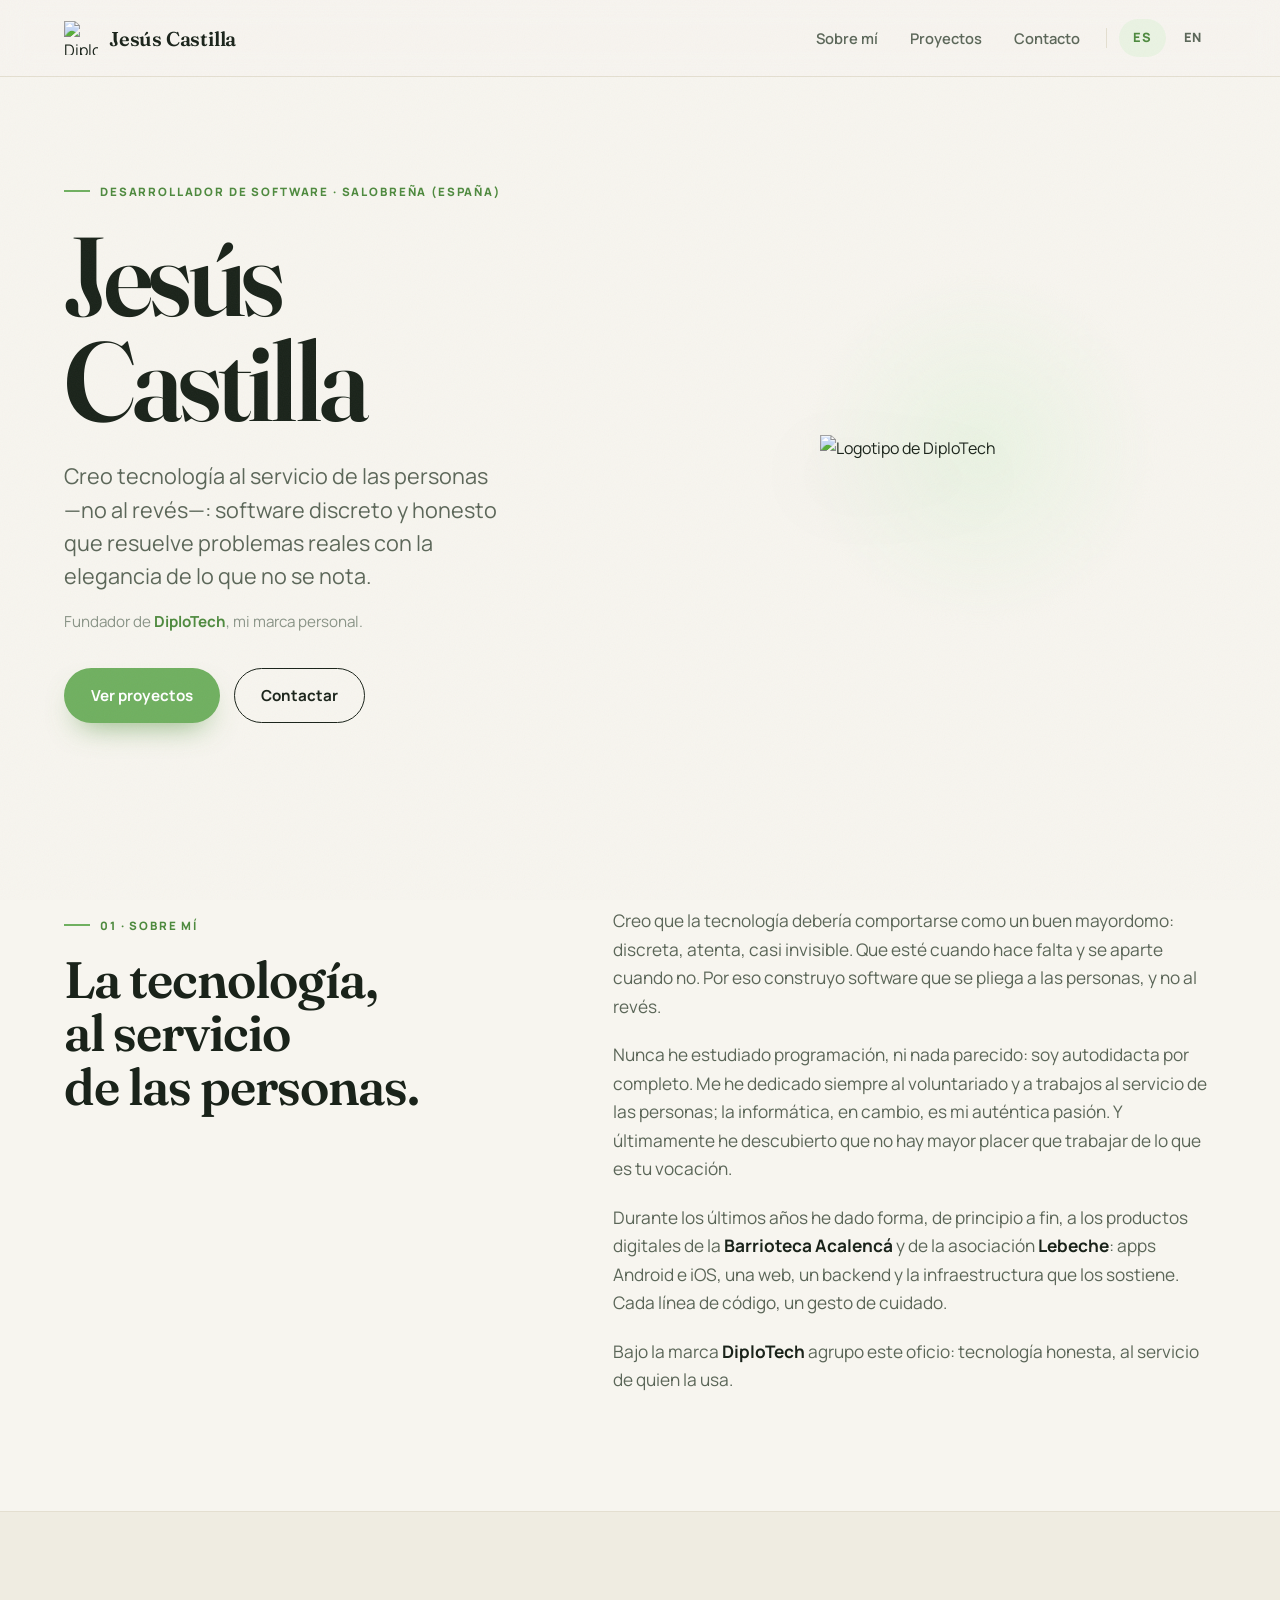
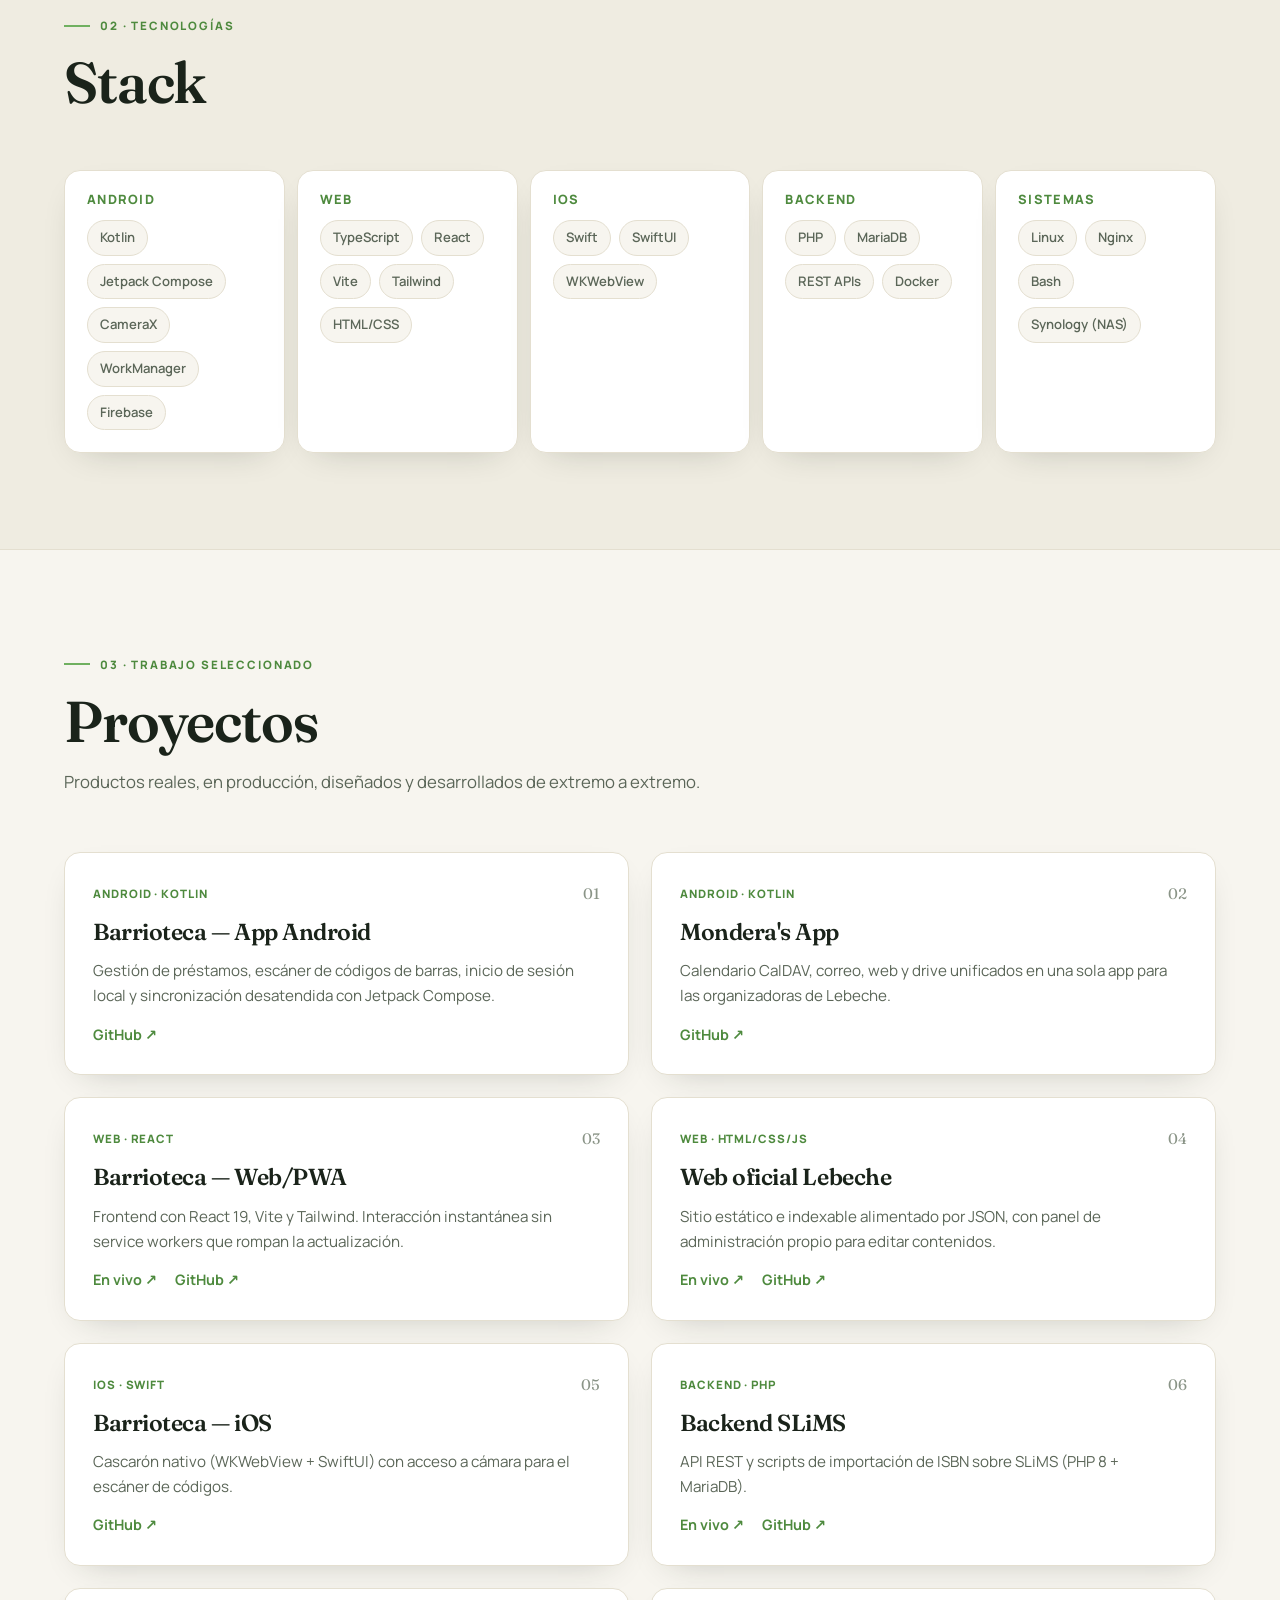
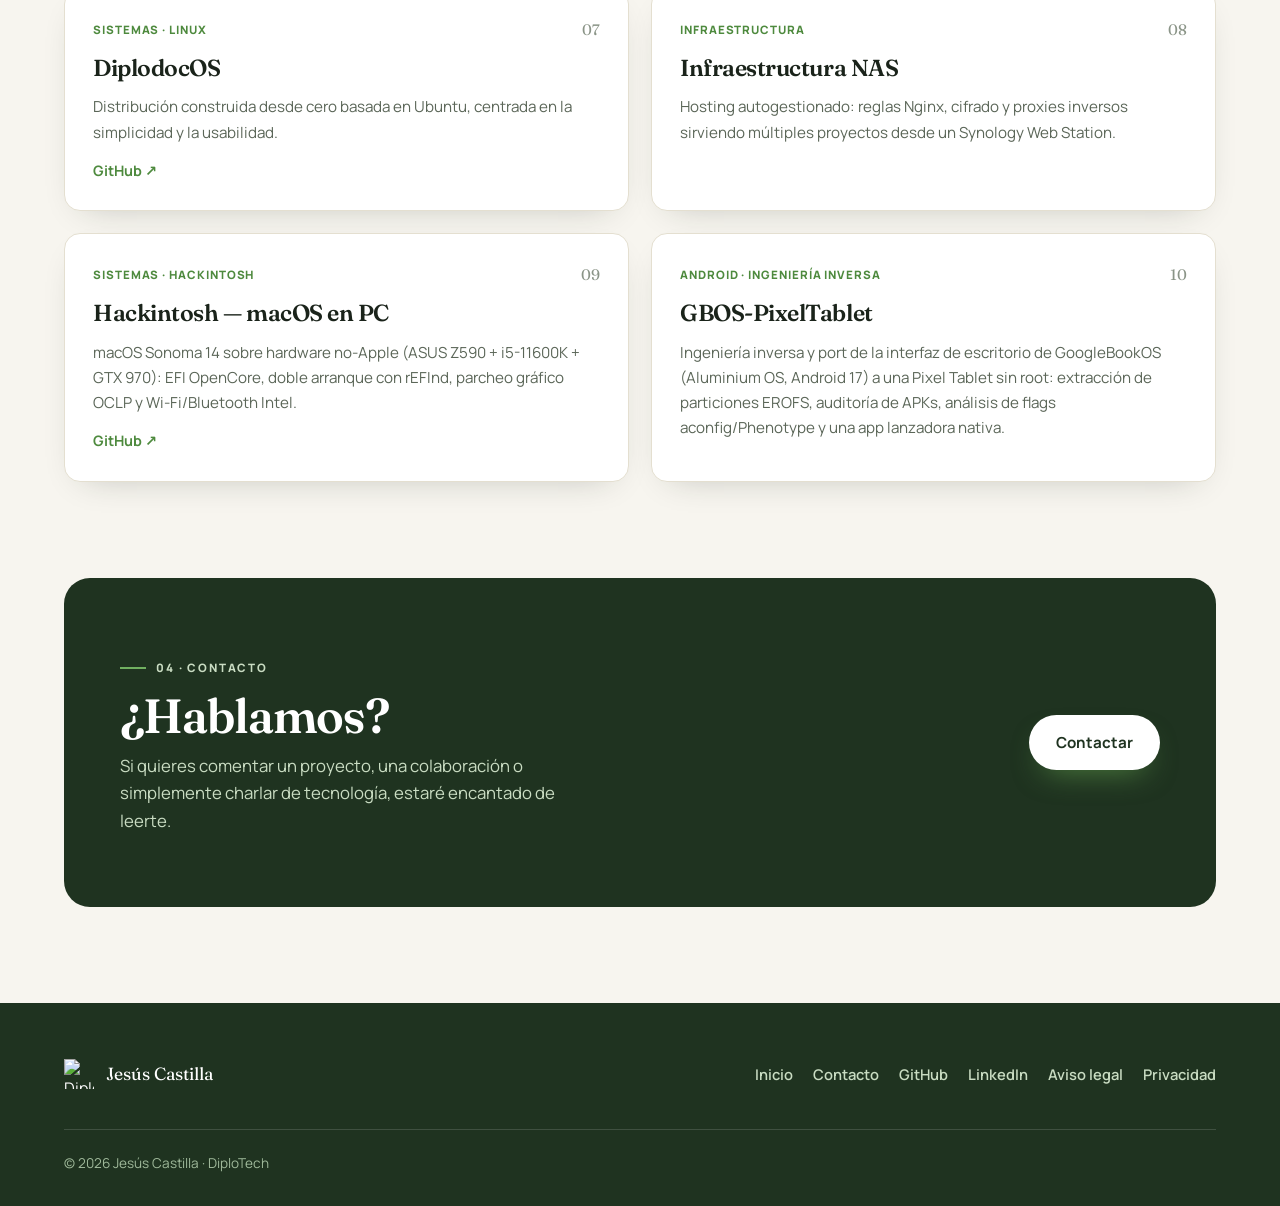
==== commit 346f3a50: "Aviso legal y politica de privacidad; enlaces en pies, sitemap y workflow" ====
--- a/index.html
+++ b/index.html
@@ -220,6 +220,8 @@
           <a href="contacto.html">Contacto</a>
           <a href="https://github.com/jesuscastilla" target="_blank" rel="noopener">GitHub</a>
           <a href="https://www.linkedin.com/in/jesuscastillalacal" target="_blank" rel="noopener">LinkedIn</a>
+          <a href="aviso-legal.html">Aviso legal</a>
+          <a href="privacidad.html">Privacidad</a>
         </nav>
       </div>
       <p class="pie__fin">© 2026 Jesús Castilla · DiploTech</p>
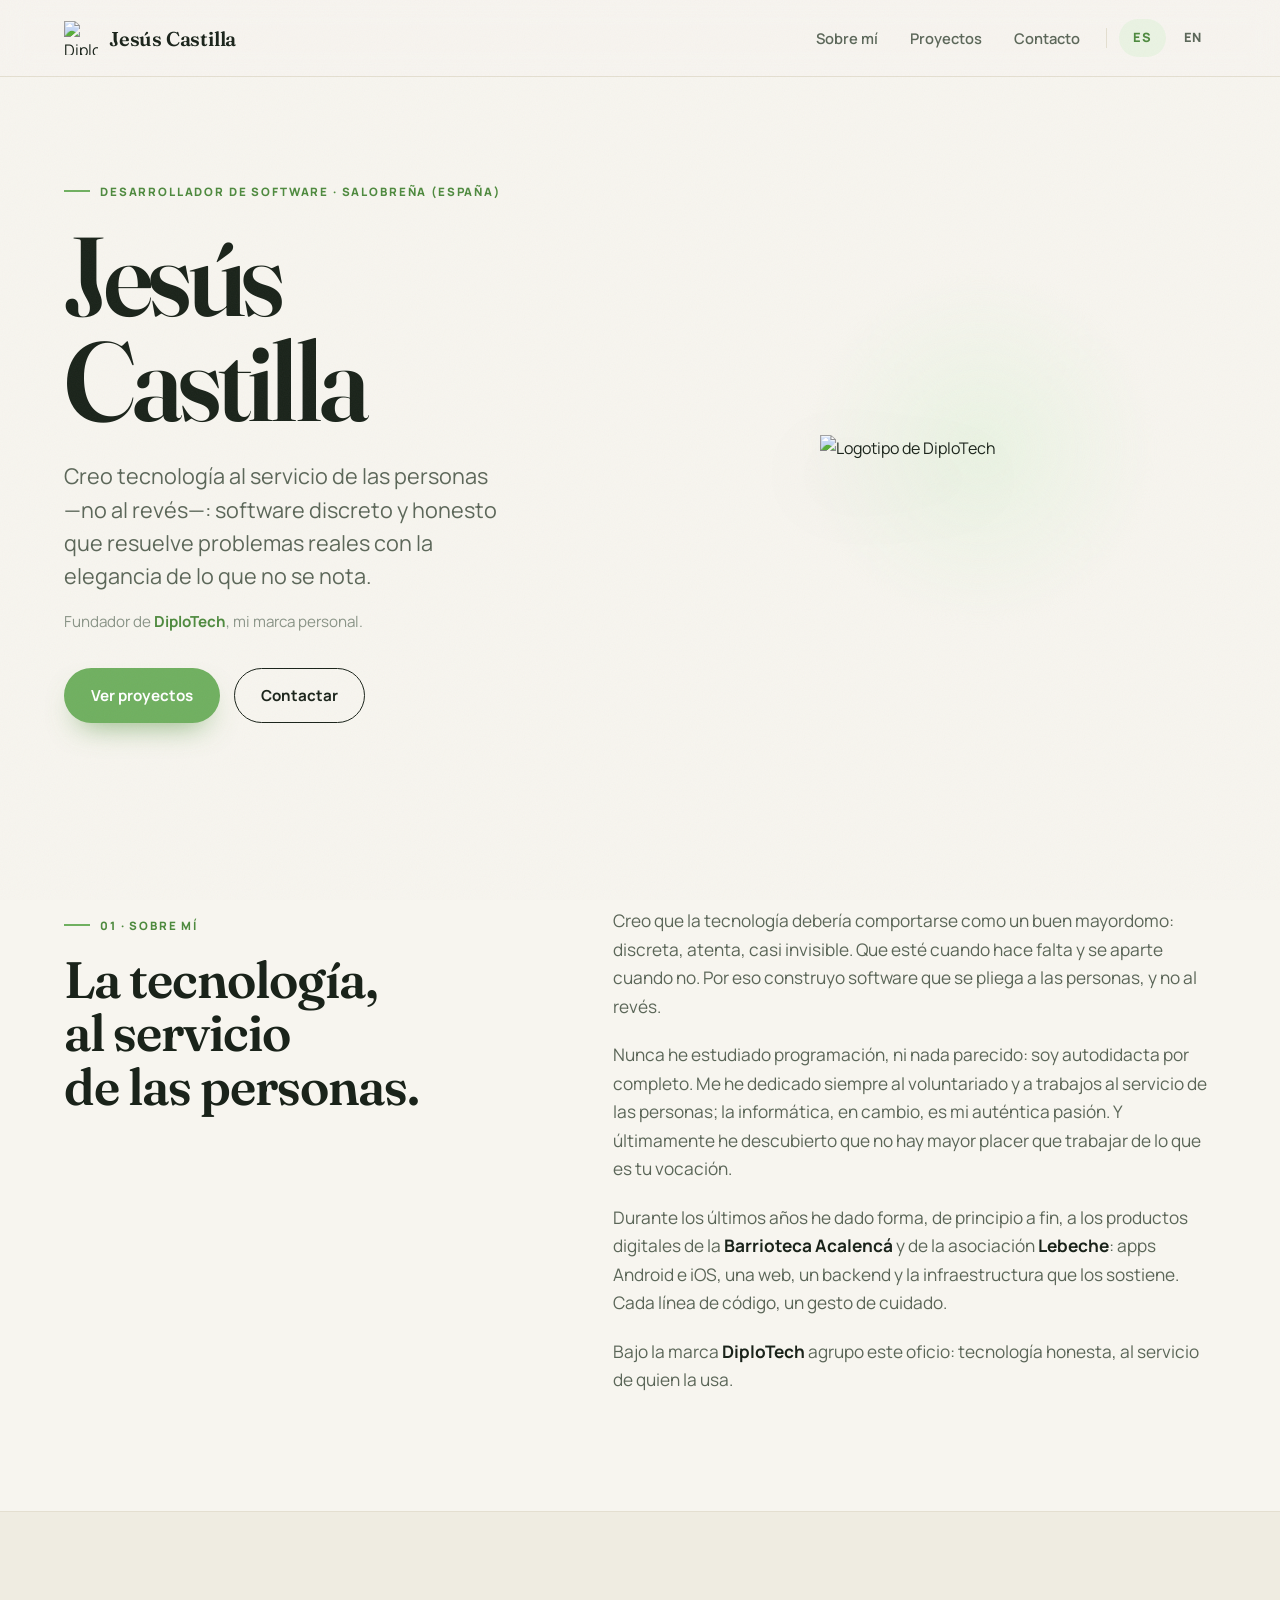
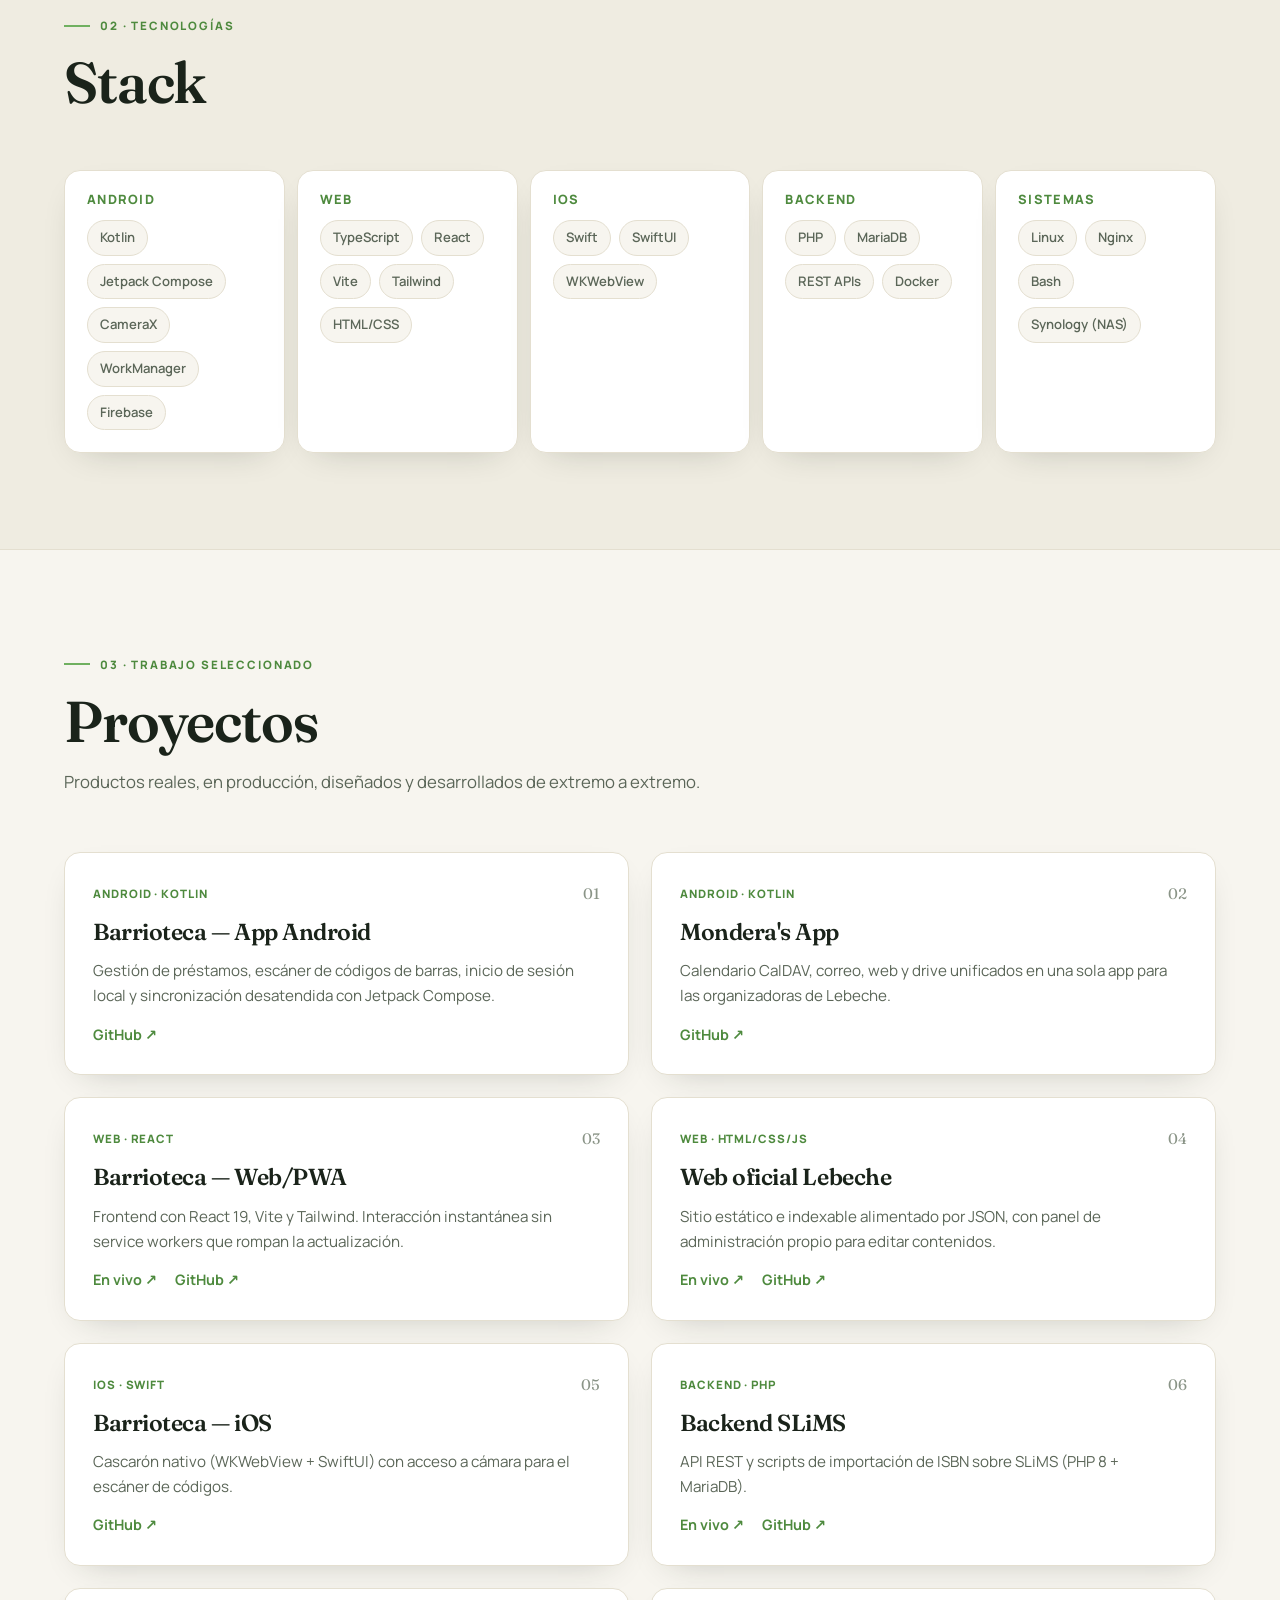
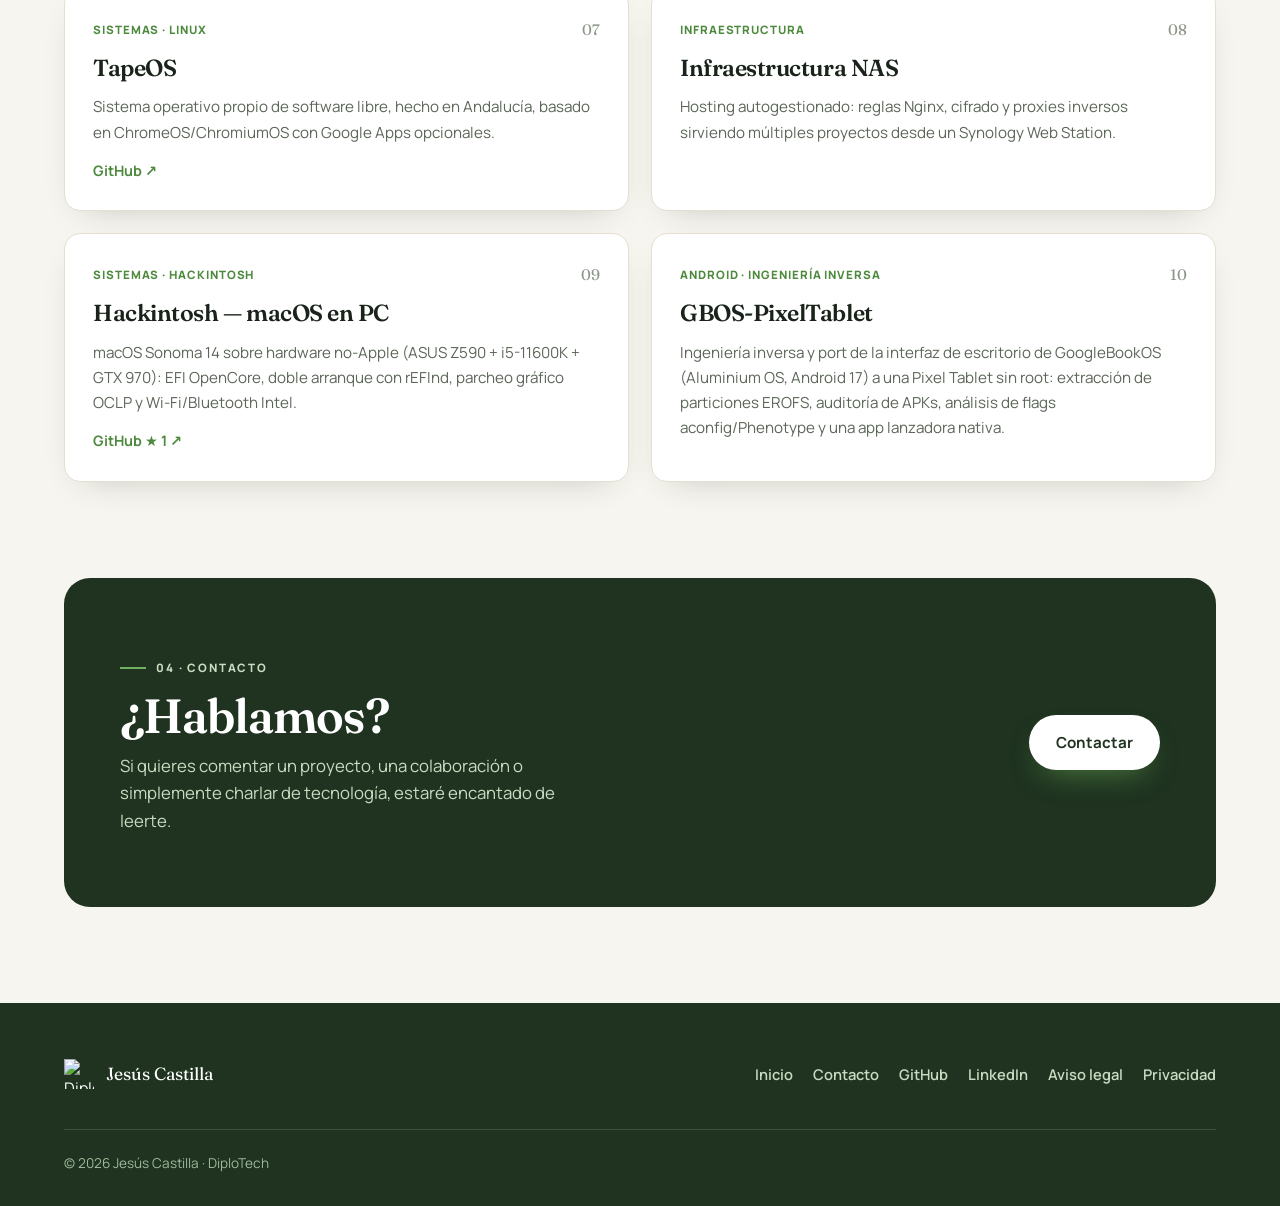
==== commit 1869c115: "TapeOS sustituye a DiplodocOS; generador de proyectos con GitHub API + workflow semanal; firma de co" ====
--- a/index.html
+++ b/index.html
@@ -27,7 +27,7 @@
     "name": "Jesús Castilla Lacal",
     "jobTitle": "Desarrollador de Software",
     "url": "https://diplotech.es/",
-    "email": "mailto:jesuscastillalacal@gmail.com",
+    "email": "mailto:hola@diplotech.es",
     "telephone": "+34644707327",
     "address": {"@type": "PostalAddress", "addressLocality": "Salobreña", "addressRegion": "Granada", "addressCountry": "ES"},
     "sameAs": ["https://www.linkedin.com/in/jesuscastillalacal", "https://github.com/jesuscastilla"],
@@ -135,6 +135,7 @@
           <p class="seccion__intro">Productos reales, en producción, diseñados y desarrollados de extremo a extremo.</p>
         </div>
         <div class="grid">
+        <!-- PROYECTOS:INICIO -->
           <article class="proyecto aparecer">
             <div class="proyecto__top"><span class="proyecto__tag">Android · Kotlin</span><span class="proyecto__num">01</span></div>
             <h3 class="proyecto__titulo">Barrioteca — App Android</h3>
@@ -173,9 +174,9 @@
           </article>
           <article class="proyecto aparecer">
             <div class="proyecto__top"><span class="proyecto__tag">Sistemas · Linux</span><span class="proyecto__num">07</span></div>
-            <h3 class="proyecto__titulo">DiplodocOS</h3>
-            <p class="proyecto__texto">Distribución construida desde cero basada en Ubuntu, centrada en la simplicidad y la usabilidad.</p>
-            <div class="proyecto__enlaces"><a class="flecha" href="https://github.com/jesuscastilla/DiplodocOS" target="_blank" rel="noopener">GitHub ↗</a></div>
+            <h3 class="proyecto__titulo">TapeOS</h3>
+            <p class="proyecto__texto">Sistema operativo propio de software libre, hecho en Andalucía, basado en ChromeOS/ChromiumOS con Google Apps opcionales.</p>
+            <div class="proyecto__enlaces"><a class="flecha" href="https://github.com/jesuscastilla/TapeOS" target="_blank" rel="noopener">GitHub ↗</a></div>
           </article>
           <article class="proyecto aparecer">
             <div class="proyecto__top"><span class="proyecto__tag">Infraestructura</span><span class="proyecto__num">08</span></div>
@@ -186,13 +187,14 @@
             <div class="proyecto__top"><span class="proyecto__tag">Sistemas · Hackintosh</span><span class="proyecto__num">09</span></div>
             <h3 class="proyecto__titulo">Hackintosh — macOS en PC</h3>
             <p class="proyecto__texto">macOS Sonoma 14 sobre hardware no-Apple (ASUS Z590 + i5-11600K + GTX 970): EFI OpenCore, doble arranque con rEFInd, parcheo gráfico OCLP y Wi-Fi/Bluetooth Intel.</p>
-            <div class="proyecto__enlaces"><a class="flecha" href="https://github.com/jesuscastilla/hackintosh-Z590" target="_blank" rel="noopener">GitHub ↗</a></div>
+            <div class="proyecto__enlaces"><a class="flecha" href="https://github.com/jesuscastilla/hackintosh-Z590" target="_blank" rel="noopener">GitHub ★ 1 ↗</a></div>
           </article>
           <article class="proyecto aparecer">
             <div class="proyecto__top"><span class="proyecto__tag">Android · Ingeniería inversa</span><span class="proyecto__num">10</span></div>
             <h3 class="proyecto__titulo">GBOS-PixelTablet</h3>
             <p class="proyecto__texto">Ingeniería inversa y port de la interfaz de escritorio de GoogleBookOS (Aluminium OS, Android 17) a una Pixel Tablet sin root: extracción de particiones EROFS, auditoría de APKs, análisis de flags aconfig/Phenotype y una app lanzadora nativa.</p>
           </article>
+        <!-- PROYECTOS:FIN -->
         </div>
       </div>
     </section>
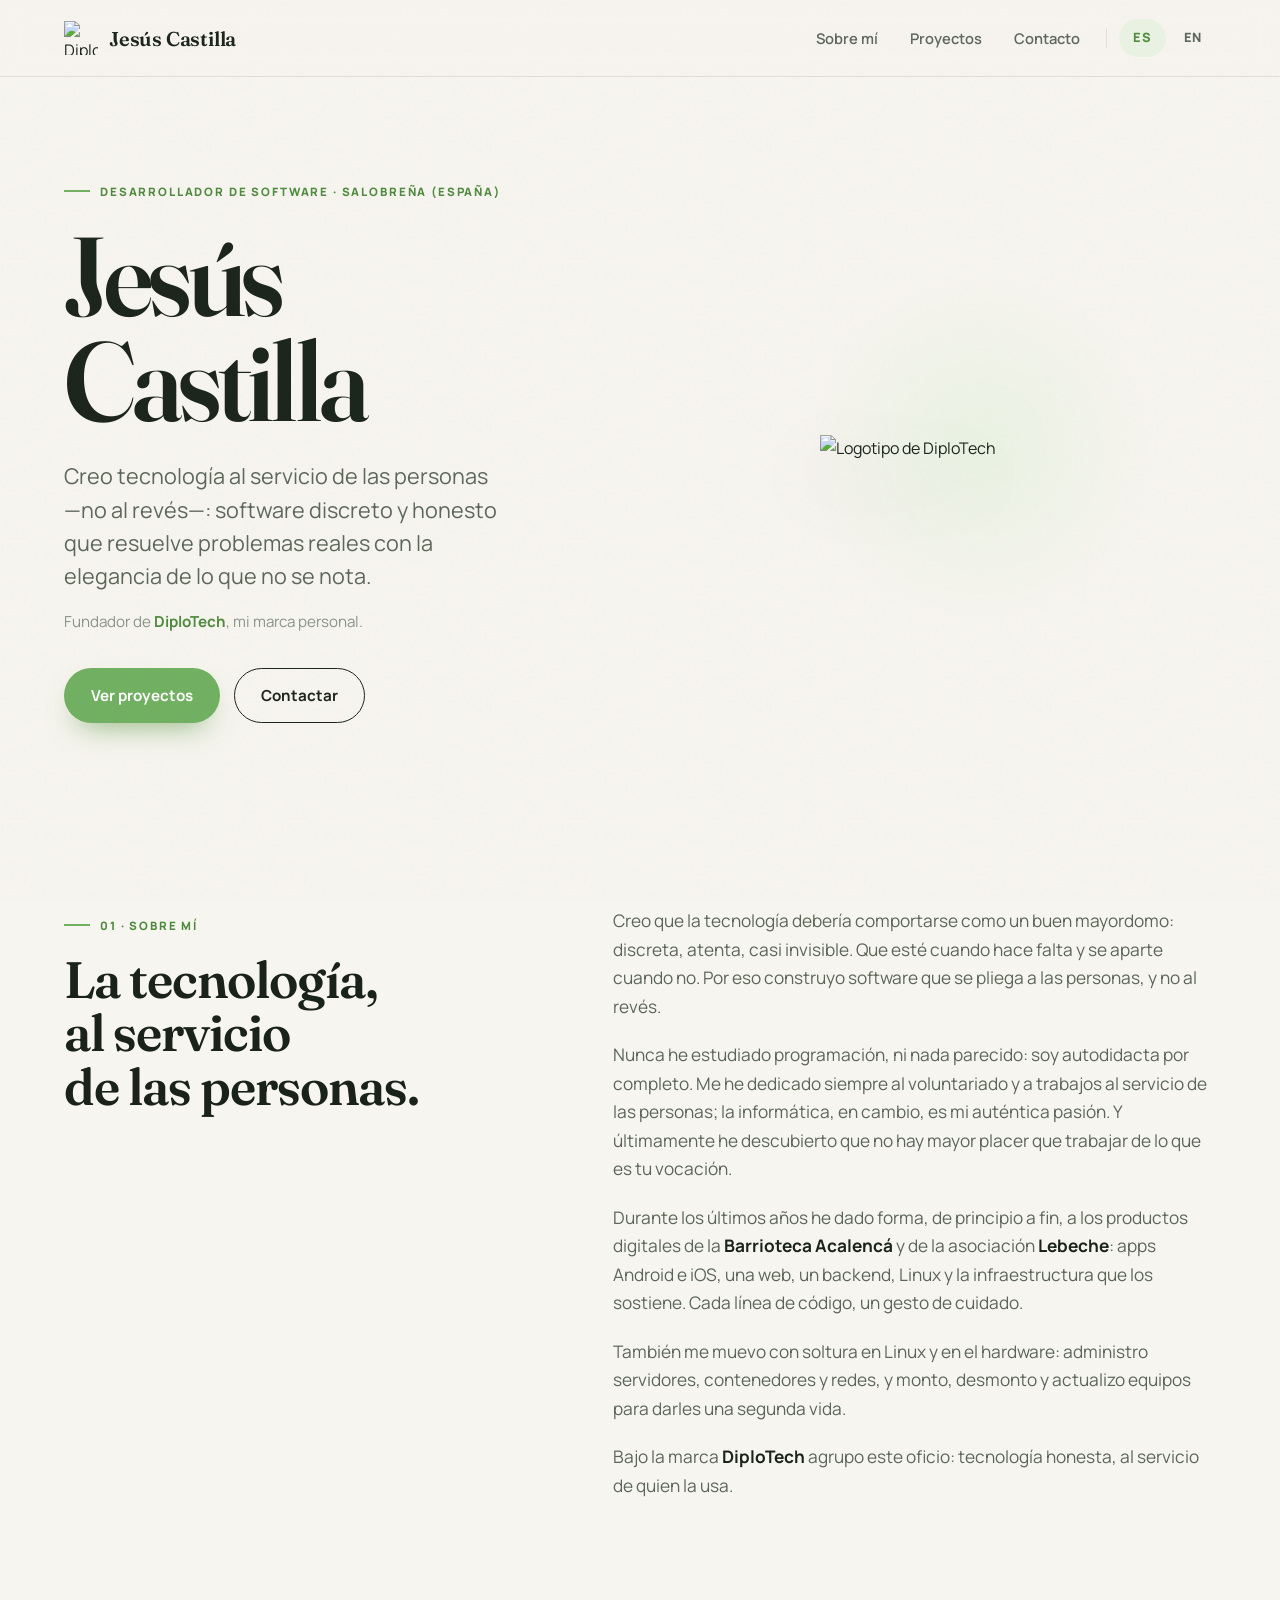
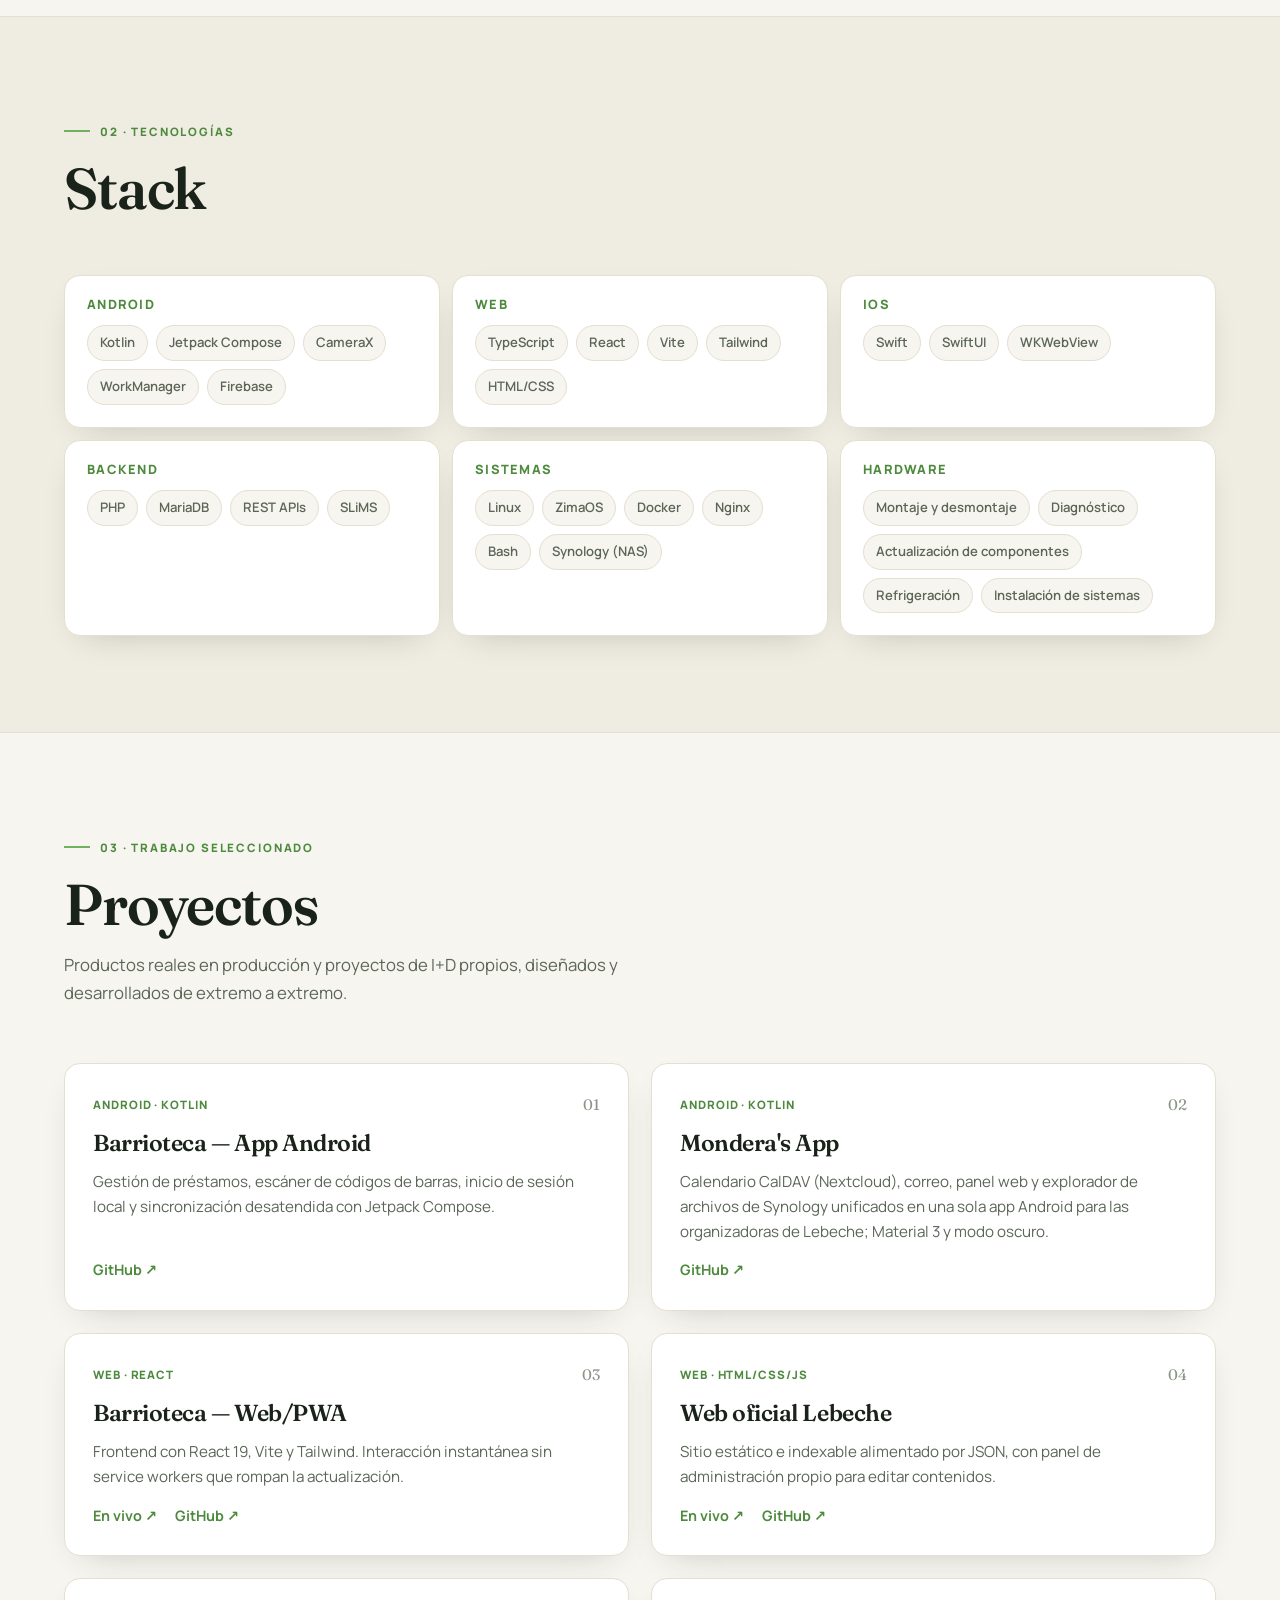
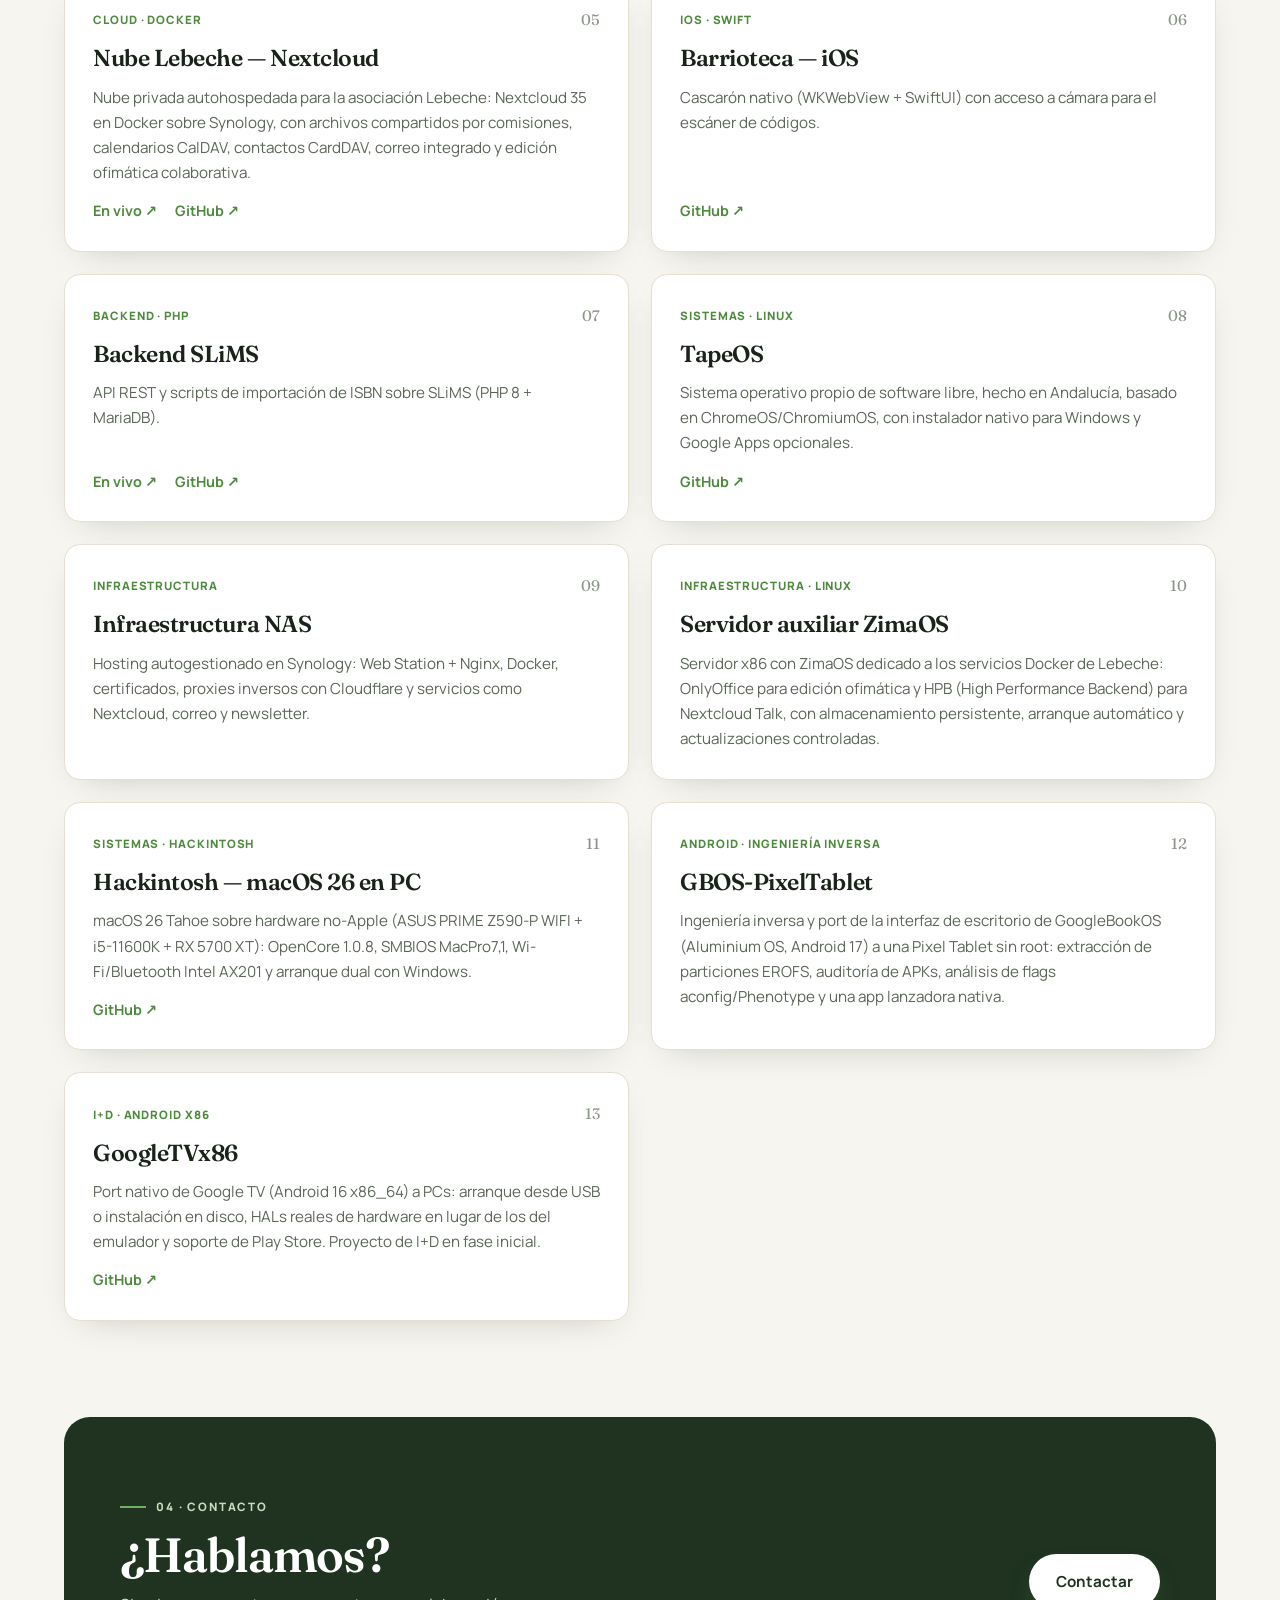
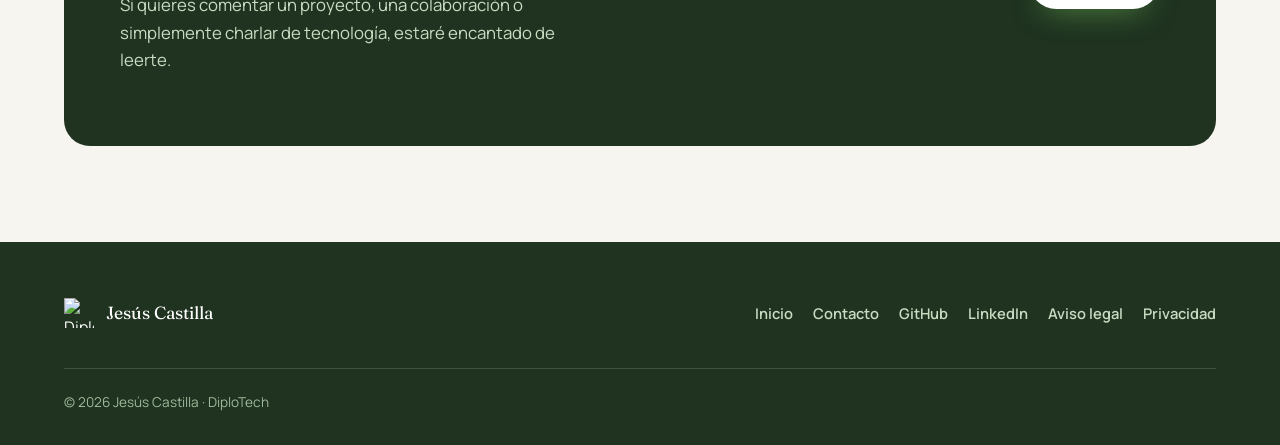
==== commit 77132548: "feat: 13 proyectos (Nextcloud, ZimaOS, GoogleTVx86) y refuerzo de Linux/hardware en web y CV" ====
--- a/index.html
+++ b/index.html
@@ -3,7 +3,7 @@
 <head>
   <meta charset="UTF-8">
   <meta name="viewport" content="width=device-width, initial-scale=1.0">
-  <meta name="description" content="Jesús Castilla — Desarrollador de software. Apps Android e iOS, web/PWA, backend e infraestructura. Fundador de DiploTech.">
+  <meta name="description" content="Jesús Castilla — Desarrollador de software. Apps Android e iOS, web/PWA, backend, Linux, infraestructura y hardware. Fundador de DiploTech.">
   <link rel="canonical" href="https://diplotech.es/">
   <meta property="og:type" content="website">
   <meta property="og:site_name" content="DiploTech">
@@ -26,6 +26,7 @@
     "@type": "Person",
     "name": "Jesús Castilla Lacal",
     "jobTitle": "Desarrollador de Software",
+    "knowsAbout": ["Desarrollo de software", "Android", "Kotlin", "iOS", "Swift", "React", "PHP", "Linux", "Docker", "ZimaOS", "Infraestructura", "Montaje de equipos"],
     "url": "https://diplotech.es/",
     "email": "mailto:hola@diplotech.es",
     "telephone": "+34644707327",
@@ -91,7 +92,8 @@
         <div class="sobre-mi__cuerpo">
           <p>Creo que la tecnología debería comportarse como un buen mayordomo: discreta, atenta, casi invisible. Que esté cuando hace falta y se aparte cuando no. Por eso construyo software que se pliega a las personas, y no al revés.</p>
           <p>Nunca he estudiado programación, ni nada parecido: soy autodidacta por completo. Me he dedicado siempre al voluntariado y a trabajos al servicio de las personas; la informática, en cambio, es mi auténtica pasión. Y últimamente he descubierto que no hay mayor placer que trabajar de lo que es tu vocación.</p>
-          <p>Durante los últimos años he dado forma, de principio a fin, a los productos digitales de la <strong>Barrioteca Acalencá</strong> y de la asociación <strong>Lebeche</strong>: apps Android e iOS, una web, un backend y la infraestructura que los sostiene. Cada línea de código, un gesto de cuidado.</p>
+          <p>Durante los últimos años he dado forma, de principio a fin, a los productos digitales de la <strong>Barrioteca Acalencá</strong> y de la asociación <strong>Lebeche</strong>: apps Android e iOS, una web, un backend, Linux y la infraestructura que los sostiene. Cada línea de código, un gesto de cuidado.</p>
+          <p>También me muevo con soltura en Linux y en el hardware: administro servidores, contenedores y redes, y monto, desmonto y actualizo equipos para darles una segunda vida.</p>
           <p>Bajo la marca <strong>DiploTech</strong> agrupo este oficio: tecnología honesta, al servicio de quien la usa.</p>
         </div>
       </div>
@@ -118,11 +120,15 @@
           </div>
           <div class="stack__grupo">
             <h3>Backend</h3>
-            <div class="stack__items"><span>PHP</span><span>MariaDB</span><span>REST APIs</span><span>Docker</span></div>
+            <div class="stack__items"><span>PHP</span><span>MariaDB</span><span>REST APIs</span><span>SLiMS</span></div>
           </div>
           <div class="stack__grupo">
             <h3>Sistemas</h3>
-            <div class="stack__items"><span>Linux</span><span>Nginx</span><span>Bash</span><span>Synology (NAS)</span></div>
+            <div class="stack__items"><span>Linux</span><span>ZimaOS</span><span>Docker</span><span>Nginx</span><span>Bash</span><span>Synology (NAS)</span></div>
+          </div>
+          <div class="stack__grupo">
+            <h3>Hardware</h3>
+            <div class="stack__items"><span>Montaje y desmontaje</span><span>Diagnóstico</span><span>Actualización de componentes</span><span>Refrigeración</span><span>Instalación de sistemas</span></div>
           </div>
         </div>
       </div>
@@ -132,7 +138,7 @@
         <div class="seccion__cabecera aparecer">
           <span class="ceja">03 · Trabajo seleccionado</span>
           <h2 class="seccion__titulo">Proyectos</h2>
-          <p class="seccion__intro">Productos reales, en producción, diseñados y desarrollados de extremo a extremo.</p>
+          <p class="seccion__intro">Productos reales en producción y proyectos de I+D propios, diseñados y desarrollados de extremo a extremo.</p>
         </div>
         <div class="grid">
         <!-- PROYECTOS:INICIO -->
@@ -145,7 +151,7 @@
           <article class="proyecto aparecer">
             <div class="proyecto__top"><span class="proyecto__tag">Android · Kotlin</span><span class="proyecto__num">02</span></div>
             <h3 class="proyecto__titulo">Mondera's App</h3>
-            <p class="proyecto__texto">Calendario CalDAV, correo, web y drive unificados en una sola app para las organizadoras de Lebeche.</p>
+            <p class="proyecto__texto">Calendario CalDAV (Nextcloud), correo, panel web y explorador de archivos de Synology unificados en una sola app Android para las organizadoras de Lebeche; Material 3 y modo oscuro.</p>
             <div class="proyecto__enlaces"><a class="flecha" href="https://github.com/jesuscastilla/monderas-app" target="_blank" rel="noopener">GitHub ↗</a></div>
           </article>
           <article class="proyecto aparecer">
@@ -161,38 +167,55 @@
             <div class="proyecto__enlaces"><a class="flecha" href="https://www.corrientelebeche.es/lebeche/" target="_blank" rel="noopener">En vivo ↗</a><a class="flecha" href="https://github.com/jesuscastilla/lebeche-web" target="_blank" rel="noopener">GitHub ↗</a></div>
           </article>
           <article class="proyecto aparecer">
-            <div class="proyecto__top"><span class="proyecto__tag">iOS · Swift</span><span class="proyecto__num">05</span></div>
+            <div class="proyecto__top"><span class="proyecto__tag">Cloud · Docker</span><span class="proyecto__num">05</span></div>
+            <h3 class="proyecto__titulo">Nube Lebeche — Nextcloud</h3>
+            <p class="proyecto__texto">Nube privada autohospedada para la asociación Lebeche: Nextcloud 35 en Docker sobre Synology, con archivos compartidos por comisiones, calendarios CalDAV, contactos CardDAV, correo integrado y edición ofimática colaborativa.</p>
+            <div class="proyecto__enlaces"><a class="flecha" href="https://nube.corrientelebeche.es/" target="_blank" rel="noopener">En vivo ↗</a><a class="flecha" href="https://github.com/jesuscastilla/lebeche-nextcloud" target="_blank" rel="noopener">GitHub ↗</a></div>
+          </article>
+          <article class="proyecto aparecer">
+            <div class="proyecto__top"><span class="proyecto__tag">iOS · Swift</span><span class="proyecto__num">06</span></div>
             <h3 class="proyecto__titulo">Barrioteca — iOS</h3>
             <p class="proyecto__texto">Cascarón nativo (WKWebView + SwiftUI) con acceso a cámara para el escáner de códigos.</p>
             <div class="proyecto__enlaces"><a class="flecha" href="https://github.com/jesuscastilla/barrioteca-ios" target="_blank" rel="noopener">GitHub ↗</a></div>
           </article>
           <article class="proyecto aparecer">
-            <div class="proyecto__top"><span class="proyecto__tag">Backend · PHP</span><span class="proyecto__num">06</span></div>
+            <div class="proyecto__top"><span class="proyecto__tag">Backend · PHP</span><span class="proyecto__num">07</span></div>
             <h3 class="proyecto__titulo">Backend SLiMS</h3>
             <p class="proyecto__texto">API REST y scripts de importación de ISBN sobre SLiMS (PHP 8 + MariaDB).</p>
             <div class="proyecto__enlaces"><a class="flecha" href="https://www.corrientelebeche.es/slims/" target="_blank" rel="noopener">En vivo ↗</a><a class="flecha" href="https://github.com/jesuscastilla/barrioteca-slims" target="_blank" rel="noopener">GitHub ↗</a></div>
           </article>
           <article class="proyecto aparecer">
-            <div class="proyecto__top"><span class="proyecto__tag">Sistemas · Linux</span><span class="proyecto__num">07</span></div>
+            <div class="proyecto__top"><span class="proyecto__tag">Sistemas · Linux</span><span class="proyecto__num">08</span></div>
             <h3 class="proyecto__titulo">TapeOS</h3>
-            <p class="proyecto__texto">Sistema operativo propio de software libre, hecho en Andalucía, basado en ChromeOS/ChromiumOS con Google Apps opcionales.</p>
+            <p class="proyecto__texto">Sistema operativo propio de software libre, hecho en Andalucía, basado en ChromeOS/ChromiumOS, con instalador nativo para Windows y Google Apps opcionales.</p>
             <div class="proyecto__enlaces"><a class="flecha" href="https://github.com/jesuscastilla/TapeOS" target="_blank" rel="noopener">GitHub ↗</a></div>
           </article>
           <article class="proyecto aparecer">
-            <div class="proyecto__top"><span class="proyecto__tag">Infraestructura</span><span class="proyecto__num">08</span></div>
+            <div class="proyecto__top"><span class="proyecto__tag">Infraestructura</span><span class="proyecto__num">09</span></div>
             <h3 class="proyecto__titulo">Infraestructura NAS</h3>
-            <p class="proyecto__texto">Hosting autogestionado: reglas Nginx, cifrado y proxies inversos sirviendo múltiples proyectos desde un Synology Web Station.</p>
-          </article>
-          <article class="proyecto aparecer">
-            <div class="proyecto__top"><span class="proyecto__tag">Sistemas · Hackintosh</span><span class="proyecto__num">09</span></div>
-            <h3 class="proyecto__titulo">Hackintosh — macOS en PC</h3>
-            <p class="proyecto__texto">macOS Sonoma 14 sobre hardware no-Apple (ASUS Z590 + i5-11600K + GTX 970): EFI OpenCore, doble arranque con rEFInd, parcheo gráfico OCLP y Wi-Fi/Bluetooth Intel.</p>
-            <div class="proyecto__enlaces"><a class="flecha" href="https://github.com/jesuscastilla/hackintosh-Z590" target="_blank" rel="noopener">GitHub ★ 1 ↗</a></div>
-          </article>
-          <article class="proyecto aparecer">
-            <div class="proyecto__top"><span class="proyecto__tag">Android · Ingeniería inversa</span><span class="proyecto__num">10</span></div>
+            <p class="proyecto__texto">Hosting autogestionado en Synology: Web Station + Nginx, Docker, certificados, proxies inversos con Cloudflare y servicios como Nextcloud, correo y newsletter.</p>
+          </article>
+          <article class="proyecto aparecer">
+            <div class="proyecto__top"><span class="proyecto__tag">Infraestructura · Linux</span><span class="proyecto__num">10</span></div>
+            <h3 class="proyecto__titulo">Servidor auxiliar ZimaOS</h3>
+            <p class="proyecto__texto">Servidor x86 con ZimaOS dedicado a los servicios Docker de Lebeche: OnlyOffice para edición ofimática y HPB (High Performance Backend) para Nextcloud Talk, con almacenamiento persistente, arranque automático y actualizaciones controladas.</p>
+          </article>
+          <article class="proyecto aparecer">
+            <div class="proyecto__top"><span class="proyecto__tag">Sistemas · Hackintosh</span><span class="proyecto__num">11</span></div>
+            <h3 class="proyecto__titulo">Hackintosh — macOS 26 en PC</h3>
+            <p class="proyecto__texto">macOS 26 Tahoe sobre hardware no-Apple (ASUS PRIME Z590-P WIFI + i5-11600K + RX 5700 XT): OpenCore 1.0.8, SMBIOS MacPro7,1, Wi-Fi/Bluetooth Intel AX201 y arranque dual con Windows.</p>
+            <div class="proyecto__enlaces"><a class="flecha" href="https://github.com/jesuscastilla/hackintosh-Z590" target="_blank" rel="noopener">GitHub ↗</a></div>
+          </article>
+          <article class="proyecto aparecer">
+            <div class="proyecto__top"><span class="proyecto__tag">Android · Ingeniería inversa</span><span class="proyecto__num">12</span></div>
             <h3 class="proyecto__titulo">GBOS-PixelTablet</h3>
             <p class="proyecto__texto">Ingeniería inversa y port de la interfaz de escritorio de GoogleBookOS (Aluminium OS, Android 17) a una Pixel Tablet sin root: extracción de particiones EROFS, auditoría de APKs, análisis de flags aconfig/Phenotype y una app lanzadora nativa.</p>
+          </article>
+          <article class="proyecto aparecer">
+            <div class="proyecto__top"><span class="proyecto__tag">I+D · Android x86</span><span class="proyecto__num">13</span></div>
+            <h3 class="proyecto__titulo">GoogleTVx86</h3>
+            <p class="proyecto__texto">Port nativo de Google TV (Android 16 x86_64) a PCs: arranque desde USB o instalación en disco, HALs reales de hardware en lugar de los del emulador y soporte de Play Store. Proyecto de I+D en fase inicial.</p>
+            <div class="proyecto__enlaces"><a class="flecha" href="https://github.com/jesuscastilla/GoogleTVx86" target="_blank" rel="noopener">GitHub ↗</a></div>
           </article>
         <!-- PROYECTOS:FIN -->
         </div>
--- a/styles.css
+++ b/styles.css
@@ -103,8 +103,8 @@
 .sobre-mi__cuerpo strong{color:var(--tinta);font-weight:700}
 
 /* Stack */
-.stack{display:flex;flex-wrap:wrap;gap:12px}
-.stack__grupo{flex:1 1 220px;background:var(--blanco);border:1px solid var(--linea);border-radius:var(--radio);padding:22px;box-shadow:var(--sombra-suave)}
+.stack{display:grid;grid-template-columns:repeat(3,1fr);gap:12px}
+.stack__grupo{background:var(--blanco);border:1px solid var(--linea);border-radius:var(--radio);padding:22px;box-shadow:var(--sombra-suave)}
 .stack__grupo h3{font-family:var(--fuente);font-size:.8rem;font-weight:800;letter-spacing:.1em;text-transform:uppercase;color:var(--verde-oscuro);margin-bottom:14px}
 .stack__items{display:flex;flex-wrap:wrap;gap:8px}
 .stack__items span{font-size:.82rem;font-weight:600;color:var(--tinta-suave);background:var(--papel);border:1px solid var(--linea);border-radius:999px;padding:6px 12px}
@@ -160,28 +160,6 @@
 .campo input:focus,.campo textarea:focus{outline:none;border-color:var(--verde);box-shadow:0 0 0 3px var(--verde-claro);background:#fff}
 .campo textarea{resize:vertical;min-height:140px}
 
-/* Accesibilidad */
-:focus-visible {
-  outline: 3px solid var(--verde);
-  outline-offset: 2px;
-  border-radius: 4px;
-}
-
-.skip-link {
-  position: absolute;
-  top: -40px;
-  left: 0;
-  background: var(--verde);
-  color: white;
-  padding: 8px;
-  z-index: 100;
-  transition: top 0.2s;
-}
-
-.skip-link:focus {
-  top: 0;
-}
-
 /* Animaciones */
 .aparecer{opacity:0;transform:translateY(22px);transition:opacity .7s ease,transform .7s ease}
 .aparecer.visible{opacity:1;transform:none}
@@ -193,6 +171,7 @@
   .hero__logo img{width:min(200px,50%)}
   .sobre-mi{grid-template-columns:1fr;gap:28px}
   .grid{grid-template-columns:1fr}
+  .stack{grid-template-columns:repeat(2,1fr)}
   .cta__interior{grid-template-columns:1fr;padding:48px 28px}
   .menu__boton{display:flex}
   .menu{position:absolute;top:76px;left:0;right:0;flex-direction:column;align-items:stretch;background:var(--papel);border-bottom:1px solid var(--linea);box-shadow:var(--sombra);padding:14px;gap:4px;display:none}
@@ -203,6 +182,7 @@
 @media (max-width:560px){
   .hero{padding:64px 0}
   .seccion{padding:64px 0}
+  .stack{grid-template-columns:1fr}
   .cta{border-radius:18px}
   .formulario{padding:26px 20px}
 }
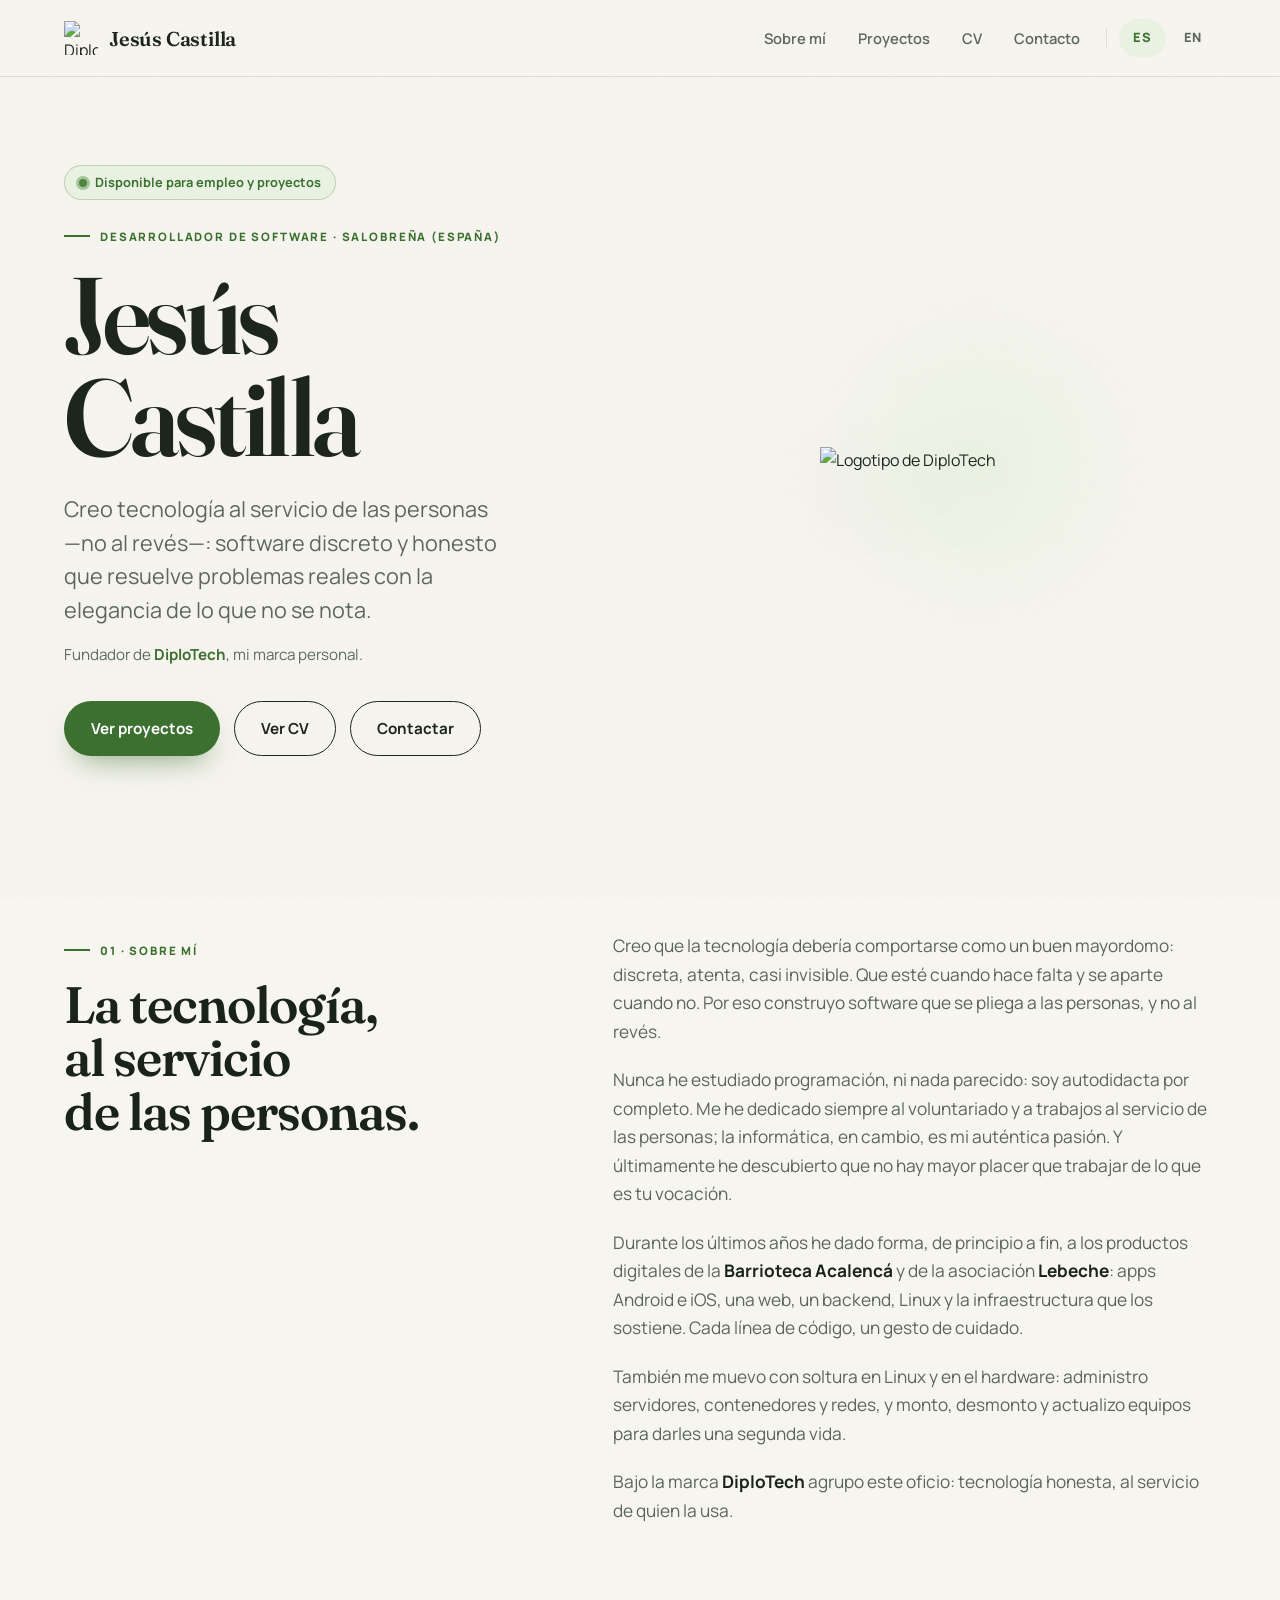
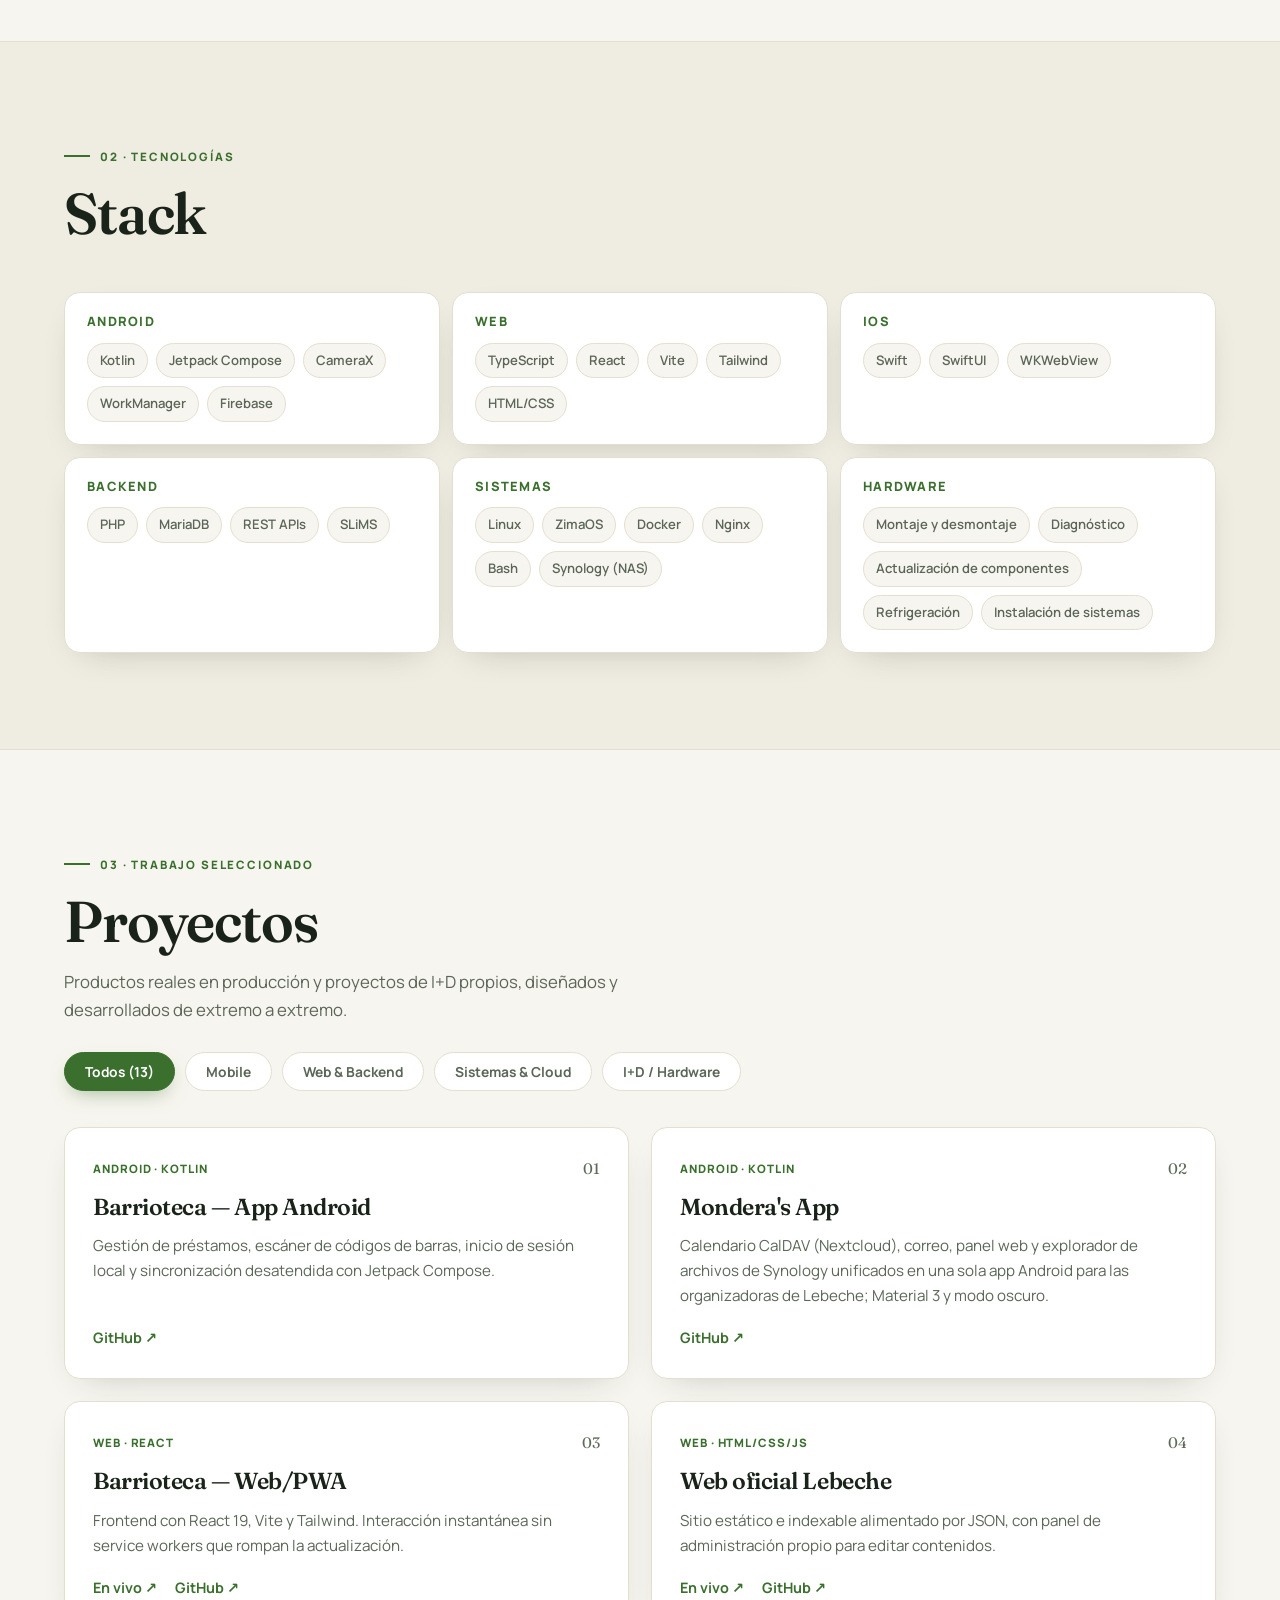
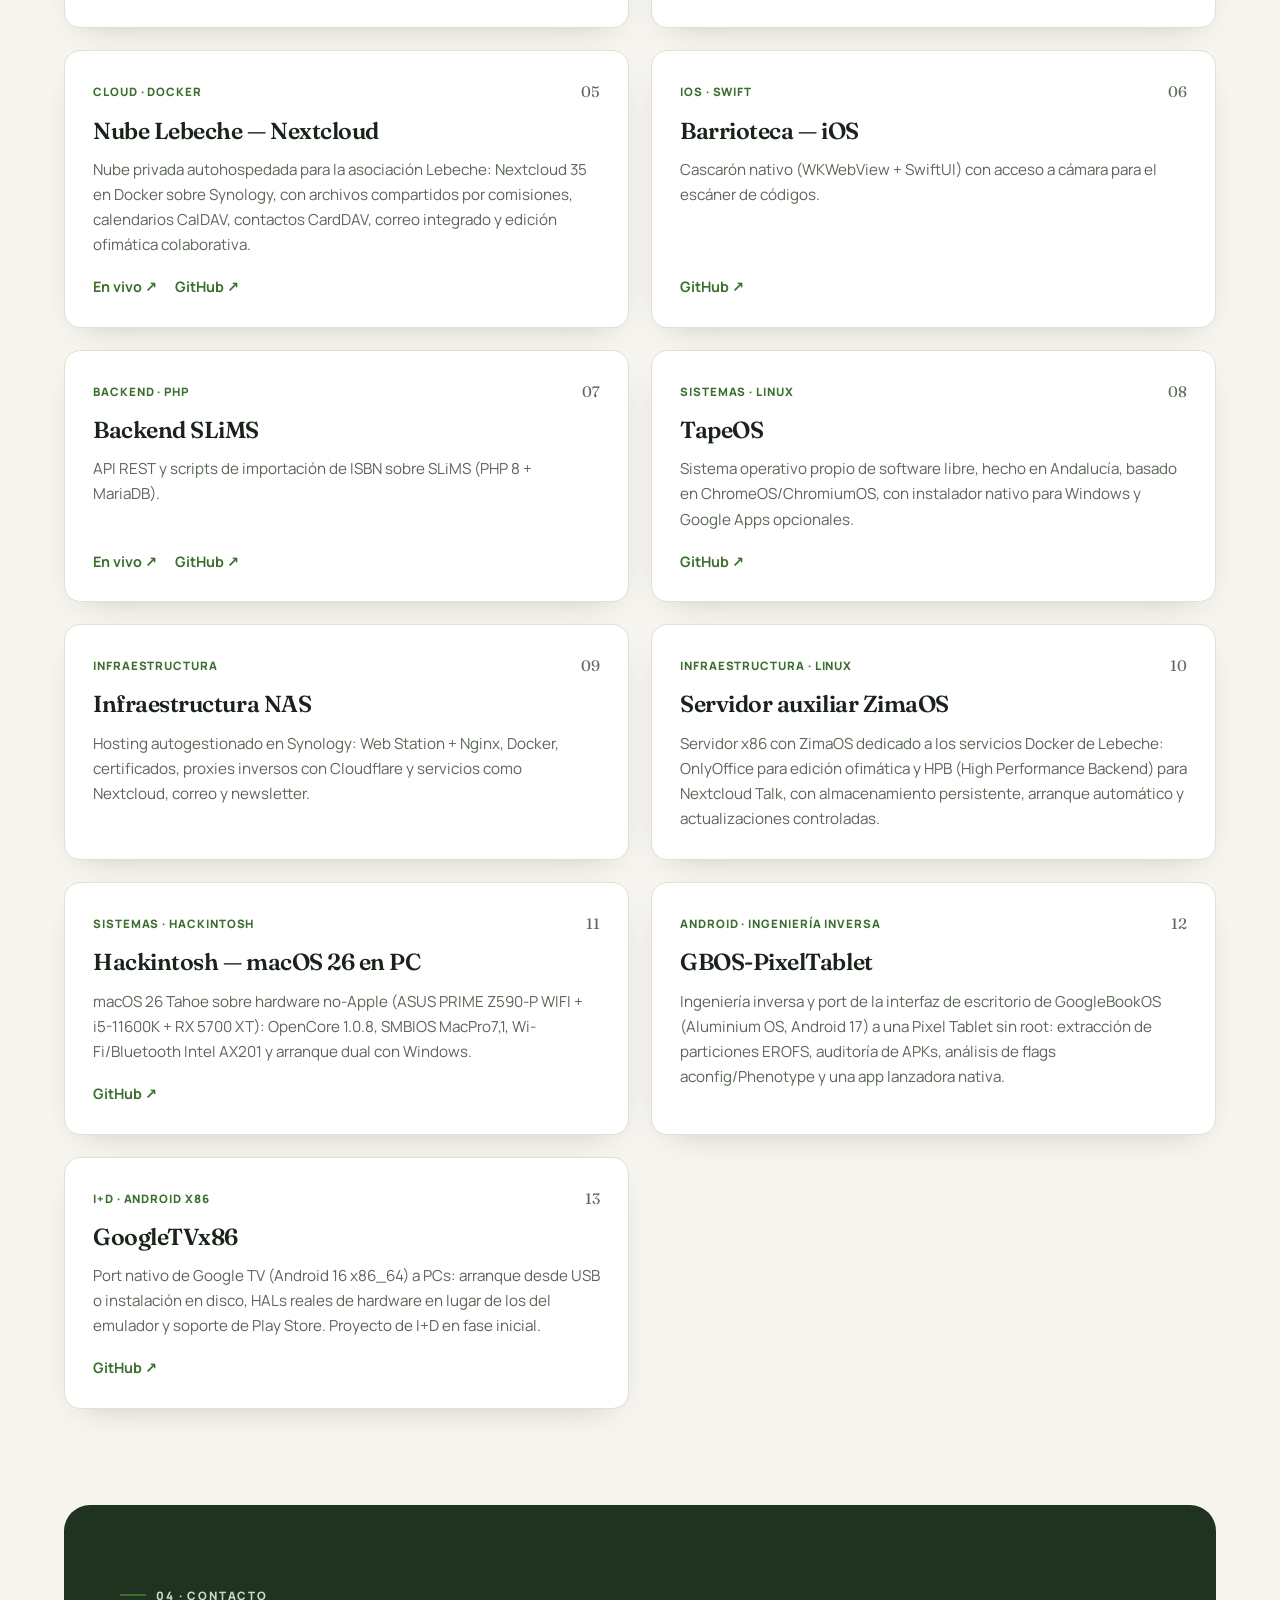
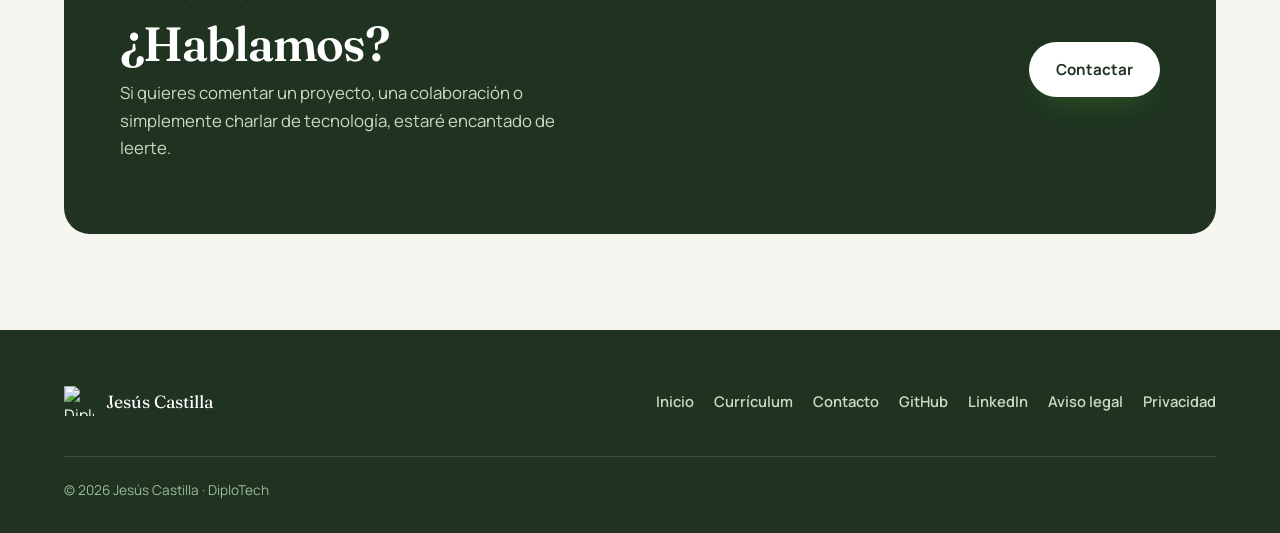
==== commit b824ebf8: "Add README and English version of CV - Created a README.md file detailing the portfolio and CV of Je" ====
--- a/index.html
+++ b/index.html
@@ -53,6 +53,7 @@
       <nav class="menu" id="menu">
         <a href="#sobre-mi">Sobre mí</a>
         <a href="#proyectos">Proyectos</a>
+        <a href="curriculum.html">CV</a>
         <a href="contacto.html">Contacto</a>
         <span class="menu__sep" aria-hidden="true"></span>
         <a href="index.html" class="idioma activo">ES</a>
@@ -64,25 +65,30 @@
     </div>
   </header>
 
-  <section class="hero">
-    <div class="contenedor hero__interior">
-      <div class="hero__texto">
-        <span class="ceja">Desarrollador de software · Salobreña (España)</span>
-        <h1 class="hero__titulo">Jesús<br>Castilla</h1>
-        <p class="hero__bajada">Creo tecnología al servicio de las personas —no al revés—: software discreto y honesto que resuelve problemas reales con la elegancia de lo que no se nota.</p>
-        <p class="hero__fundador">Fundador de <strong>DiploTech</strong>, mi marca personal.</p>
-        <div class="hero__acciones">
-          <a class="boton boton--verde" href="#proyectos">Ver proyectos</a>
-          <a class="boton boton--fantasma" href="contacto.html">Contactar</a>
-        </div>
-      </div>
-      <div class="hero__logo">
-        <div class="hero__halo" aria-hidden="true"></div>
-        <img src="assets/logo.png" alt="Logotipo de DiploTech">
-      </div>
-    </div>
-  </section>
   <main>
+    <section class="hero">
+      <div class="contenedor hero__interior">
+        <div class="hero__texto">
+          <div class="hero__badge">
+            <span class="badge-punto" aria-hidden="true"></span>
+            <span>Disponible para empleo y proyectos</span>
+          </div>
+          <span class="ceja">Desarrollador de software · Salobreña (España)</span>
+          <h1 class="hero__titulo">Jesús<br>Castilla</h1>
+          <p class="hero__bajada">Creo tecnología al servicio de las personas —no al revés—: software discreto y honesto que resuelve problemas reales con la elegancia de lo que no se nota.</p>
+          <p class="hero__fundador">Fundador de <strong>DiploTech</strong>, mi marca personal.</p>
+          <div class="hero__acciones">
+            <a class="boton boton--verde" href="#proyectos">Ver proyectos</a>
+            <a class="boton boton--fantasma" href="curriculum.html">Ver CV</a>
+            <a class="boton boton--fantasma" href="contacto.html">Contactar</a>
+          </div>
+        </div>
+        <div class="hero__logo">
+          <div class="hero__halo" aria-hidden="true"></div>
+          <img src="assets/logo.png" alt="Logotipo de DiploTech">
+        </div>
+      </div>
+    </section>
     <section class="seccion" id="sobre-mi">
       <div class="contenedor sobre-mi aparecer">
         <div class="sobre-mi__cabecera">
@@ -140,78 +146,85 @@
           <h2 class="seccion__titulo">Proyectos</h2>
           <p class="seccion__intro">Productos reales en producción y proyectos de I+D propios, diseñados y desarrollados de extremo a extremo.</p>
         </div>
+        <div class="filtros aparecer" role="tablist" aria-label="Filtrar proyectos por categoría">
+          <button class="filtro activo" data-filtro="todos" role="tab" aria-selected="true">Todos (13)</button>
+          <button class="filtro" data-filtro="mobile" role="tab" aria-selected="false">Mobile</button>
+          <button class="filtro" data-filtro="web" role="tab" aria-selected="false">Web & Backend</button>
+          <button class="filtro" data-filtro="sistemas" role="tab" aria-selected="false">Sistemas & Cloud</button>
+          <button class="filtro" data-filtro="id" role="tab" aria-selected="false">I+D / Hardware</button>
+        </div>
         <div class="grid">
         <!-- PROYECTOS:INICIO -->
-          <article class="proyecto aparecer">
+          <article class="proyecto aparecer" data-categoria="mobile">
             <div class="proyecto__top"><span class="proyecto__tag">Android · Kotlin</span><span class="proyecto__num">01</span></div>
             <h3 class="proyecto__titulo">Barrioteca — App Android</h3>
             <p class="proyecto__texto">Gestión de préstamos, escáner de códigos de barras, inicio de sesión local y sincronización desatendida con Jetpack Compose.</p>
             <div class="proyecto__enlaces"><a class="flecha" href="https://github.com/jesuscastilla/barrioteca-android" target="_blank" rel="noopener">GitHub ↗</a></div>
           </article>
-          <article class="proyecto aparecer">
+          <article class="proyecto aparecer" data-categoria="mobile">
             <div class="proyecto__top"><span class="proyecto__tag">Android · Kotlin</span><span class="proyecto__num">02</span></div>
             <h3 class="proyecto__titulo">Mondera's App</h3>
             <p class="proyecto__texto">Calendario CalDAV (Nextcloud), correo, panel web y explorador de archivos de Synology unificados en una sola app Android para las organizadoras de Lebeche; Material 3 y modo oscuro.</p>
             <div class="proyecto__enlaces"><a class="flecha" href="https://github.com/jesuscastilla/monderas-app" target="_blank" rel="noopener">GitHub ↗</a></div>
           </article>
-          <article class="proyecto aparecer">
+          <article class="proyecto aparecer" data-categoria="web">
             <div class="proyecto__top"><span class="proyecto__tag">Web · React</span><span class="proyecto__num">03</span></div>
             <h3 class="proyecto__titulo">Barrioteca — Web/PWA</h3>
             <p class="proyecto__texto">Frontend con React 19, Vite y Tailwind. Interacción instantánea sin service workers que rompan la actualización.</p>
             <div class="proyecto__enlaces"><a class="flecha" href="https://www.corrientelebeche.es/barrioteca/" target="_blank" rel="noopener">En vivo ↗</a><a class="flecha" href="https://github.com/jesuscastilla/barrioteca-web" target="_blank" rel="noopener">GitHub ↗</a></div>
           </article>
-          <article class="proyecto aparecer">
+          <article class="proyecto aparecer" data-categoria="web">
             <div class="proyecto__top"><span class="proyecto__tag">Web · HTML/CSS/JS</span><span class="proyecto__num">04</span></div>
             <h3 class="proyecto__titulo">Web oficial Lebeche</h3>
             <p class="proyecto__texto">Sitio estático e indexable alimentado por JSON, con panel de administración propio para editar contenidos.</p>
             <div class="proyecto__enlaces"><a class="flecha" href="https://www.corrientelebeche.es/lebeche/" target="_blank" rel="noopener">En vivo ↗</a><a class="flecha" href="https://github.com/jesuscastilla/lebeche-web" target="_blank" rel="noopener">GitHub ↗</a></div>
           </article>
-          <article class="proyecto aparecer">
+          <article class="proyecto aparecer" data-categoria="sistemas">
             <div class="proyecto__top"><span class="proyecto__tag">Cloud · Docker</span><span class="proyecto__num">05</span></div>
             <h3 class="proyecto__titulo">Nube Lebeche — Nextcloud</h3>
             <p class="proyecto__texto">Nube privada autohospedada para la asociación Lebeche: Nextcloud 35 en Docker sobre Synology, con archivos compartidos por comisiones, calendarios CalDAV, contactos CardDAV, correo integrado y edición ofimática colaborativa.</p>
             <div class="proyecto__enlaces"><a class="flecha" href="https://nube.corrientelebeche.es/" target="_blank" rel="noopener">En vivo ↗</a><a class="flecha" href="https://github.com/jesuscastilla/lebeche-nextcloud" target="_blank" rel="noopener">GitHub ↗</a></div>
           </article>
-          <article class="proyecto aparecer">
+          <article class="proyecto aparecer" data-categoria="mobile">
             <div class="proyecto__top"><span class="proyecto__tag">iOS · Swift</span><span class="proyecto__num">06</span></div>
             <h3 class="proyecto__titulo">Barrioteca — iOS</h3>
             <p class="proyecto__texto">Cascarón nativo (WKWebView + SwiftUI) con acceso a cámara para el escáner de códigos.</p>
             <div class="proyecto__enlaces"><a class="flecha" href="https://github.com/jesuscastilla/barrioteca-ios" target="_blank" rel="noopener">GitHub ↗</a></div>
           </article>
-          <article class="proyecto aparecer">
+          <article class="proyecto aparecer" data-categoria="web">
             <div class="proyecto__top"><span class="proyecto__tag">Backend · PHP</span><span class="proyecto__num">07</span></div>
             <h3 class="proyecto__titulo">Backend SLiMS</h3>
             <p class="proyecto__texto">API REST y scripts de importación de ISBN sobre SLiMS (PHP 8 + MariaDB).</p>
             <div class="proyecto__enlaces"><a class="flecha" href="https://www.corrientelebeche.es/slims/" target="_blank" rel="noopener">En vivo ↗</a><a class="flecha" href="https://github.com/jesuscastilla/barrioteca-slims" target="_blank" rel="noopener">GitHub ↗</a></div>
           </article>
-          <article class="proyecto aparecer">
+          <article class="proyecto aparecer" data-categoria="sistemas">
             <div class="proyecto__top"><span class="proyecto__tag">Sistemas · Linux</span><span class="proyecto__num">08</span></div>
             <h3 class="proyecto__titulo">TapeOS</h3>
             <p class="proyecto__texto">Sistema operativo propio de software libre, hecho en Andalucía, basado en ChromeOS/ChromiumOS, con instalador nativo para Windows y Google Apps opcionales.</p>
             <div class="proyecto__enlaces"><a class="flecha" href="https://github.com/jesuscastilla/TapeOS" target="_blank" rel="noopener">GitHub ↗</a></div>
           </article>
-          <article class="proyecto aparecer">
+          <article class="proyecto aparecer" data-categoria="sistemas">
             <div class="proyecto__top"><span class="proyecto__tag">Infraestructura</span><span class="proyecto__num">09</span></div>
             <h3 class="proyecto__titulo">Infraestructura NAS</h3>
             <p class="proyecto__texto">Hosting autogestionado en Synology: Web Station + Nginx, Docker, certificados, proxies inversos con Cloudflare y servicios como Nextcloud, correo y newsletter.</p>
           </article>
-          <article class="proyecto aparecer">
+          <article class="proyecto aparecer" data-categoria="sistemas">
             <div class="proyecto__top"><span class="proyecto__tag">Infraestructura · Linux</span><span class="proyecto__num">10</span></div>
             <h3 class="proyecto__titulo">Servidor auxiliar ZimaOS</h3>
             <p class="proyecto__texto">Servidor x86 con ZimaOS dedicado a los servicios Docker de Lebeche: OnlyOffice para edición ofimática y HPB (High Performance Backend) para Nextcloud Talk, con almacenamiento persistente, arranque automático y actualizaciones controladas.</p>
           </article>
-          <article class="proyecto aparecer">
+          <article class="proyecto aparecer" data-categoria="sistemas">
             <div class="proyecto__top"><span class="proyecto__tag">Sistemas · Hackintosh</span><span class="proyecto__num">11</span></div>
             <h3 class="proyecto__titulo">Hackintosh — macOS 26 en PC</h3>
             <p class="proyecto__texto">macOS 26 Tahoe sobre hardware no-Apple (ASUS PRIME Z590-P WIFI + i5-11600K + RX 5700 XT): OpenCore 1.0.8, SMBIOS MacPro7,1, Wi-Fi/Bluetooth Intel AX201 y arranque dual con Windows.</p>
             <div class="proyecto__enlaces"><a class="flecha" href="https://github.com/jesuscastilla/hackintosh-Z590" target="_blank" rel="noopener">GitHub ↗</a></div>
           </article>
-          <article class="proyecto aparecer">
+          <article class="proyecto aparecer" data-categoria="id">
             <div class="proyecto__top"><span class="proyecto__tag">Android · Ingeniería inversa</span><span class="proyecto__num">12</span></div>
             <h3 class="proyecto__titulo">GBOS-PixelTablet</h3>
             <p class="proyecto__texto">Ingeniería inversa y port de la interfaz de escritorio de GoogleBookOS (Aluminium OS, Android 17) a una Pixel Tablet sin root: extracción de particiones EROFS, auditoría de APKs, análisis de flags aconfig/Phenotype y una app lanzadora nativa.</p>
           </article>
-          <article class="proyecto aparecer">
+          <article class="proyecto aparecer" data-categoria="id">
             <div class="proyecto__top"><span class="proyecto__tag">I+D · Android x86</span><span class="proyecto__num">13</span></div>
             <h3 class="proyecto__titulo">GoogleTVx86</h3>
             <p class="proyecto__texto">Port nativo de Google TV (Android 16 x86_64) a PCs: arranque desde USB o instalación en disco, HALs reales de hardware en lugar de los del emulador y soporte de Play Store. Proyecto de I+D en fase inicial.</p>
@@ -242,6 +255,7 @@
         </div>
         <nav class="pie__enlaces">
           <a href="index.html">Inicio</a>
+          <a href="curriculum.html">Currículum</a>
           <a href="contacto.html">Contacto</a>
           <a href="https://github.com/jesuscastilla" target="_blank" rel="noopener">GitHub</a>
           <a href="https://www.linkedin.com/in/jesuscastillalacal" target="_blank" rel="noopener">LinkedIn</a>
@@ -256,17 +270,53 @@
   <script>
     const botonMenu = document.getElementById('botonMenu');
     const menu = document.getElementById('menu');
+    function cerrarMenu() {
+      menu.classList.remove('abierto');
+      botonMenu.classList.remove('activo');
+      botonMenu.setAttribute('aria-expanded', 'false');
+    }
     botonMenu.addEventListener('click', () => {
       const abierto = menu.classList.toggle('abierto');
       botonMenu.classList.toggle('activo', abierto);
       botonMenu.setAttribute('aria-expanded', String(abierto));
     });
+    menu.querySelectorAll('a').forEach(a => a.addEventListener('click', cerrarMenu));
+    document.addEventListener('keydown', (e) => {
+      if (e.key === 'Escape' && menu.classList.contains('abierto')) {
+        cerrarMenu();
+        botonMenu.focus();
+      }
+    });
+
     const obs = new IntersectionObserver((entradas) => {
       entradas.forEach((e) => {
         if (e.isIntersecting) { e.target.classList.add('visible'); obs.unobserve(e.target); }
       });
     }, { threshold: 0.08 });
     document.querySelectorAll('.aparecer').forEach((el) => obs.observe(el));
+
+    // Filtros de proyectos
+    const filtros = document.querySelectorAll('.filtro');
+    const proyectos = document.querySelectorAll('.proyecto');
+    filtros.forEach(btn => {
+      btn.addEventListener('click', () => {
+        filtros.forEach(b => {
+          b.classList.remove('activo');
+          b.setAttribute('aria-selected', 'false');
+        });
+        btn.classList.add('activo');
+        btn.setAttribute('aria-selected', 'true');
+        const cat = btn.dataset.filtro;
+        proyectos.forEach(p => {
+          if (cat === 'todos' || p.dataset.categoria === cat) {
+            p.classList.remove('oculto');
+            p.classList.add('visible');
+          } else {
+            p.classList.add('oculto');
+          }
+        });
+      });
+    });
   </script>
 </body>
 </html>
--- a/styles.css
+++ b/styles.css
@@ -1,194 +1,207 @@
-:root{
-  --papel:#F7F5EF;
-  --papel-2:#EFECE1;
-  --tinta:#1A231A;
-  --tinta-suave:#5B6658;
-  --tinta-claro:#8A9487;
-  --verde:#70B060;
-  --verde-oscuro:#4E8A3E;
-  --verde-profundo:#1F3320;
-  --verde-claro:#EAF3E3;
-  --linea:#E4DFD0;
-  --blanco:#FFFFFF;
-  --fuente:"Manrope",system-ui,-apple-system,"Segoe UI",Roboto,sans-serif;
-  --fuente-titulos:"Fraunces",Georgia,"Times New Roman",serif;
-  --radio:16px;
-  --sombra:0 30px 70px -34px rgba(26,35,26,.5);
-  --sombra-suave:0 12px 34px -20px rgba(26,35,26,.3);
-}
-
-*{box-sizing:border-box;margin:0;padding:0}
-
-html{scroll-behavior:smooth;scroll-padding-top:90px;-webkit-text-size-adjust:100%}
-
-body{
-  font-family:var(--fuente);
-  color:var(--tinta);
-  background:var(--papel);
-  line-height:1.65;
-  font-size:16px;
-  -webkit-font-smoothing:antialiased;
-  text-rendering:optimizeLegibility;
-  overflow-x:hidden;
-}
-
-body::after{
-  content:"";position:fixed;inset:0;z-index:9999;pointer-events:none;opacity:.04;
-  background-image:url("data:image/svg+xml,%3Csvg xmlns='http://www.w3.org/2000/svg' width='140' height='140'%3E%3Cfilter id='n'%3E%3CfeTurbulence type='fractalNoise' baseFrequency='0.85' numOctaves='2' stitchTiles='stitch'/%3E%3C/filter%3E%3Crect width='140' height='140' filter='url(%23n)'/%3E%3C/svg%3E");
-}
-
-::selection{background:var(--verde);color:#fff}
-
-img{max-width:100%;display:block;height:auto}
-
-a{color:var(--verde-oscuro);text-decoration:none;transition:color .2s ease}
-a:hover{color:var(--verde)}
-
-h1,h2,h3,h4{font-family:var(--fuente-titulos);font-weight:600;line-height:1.05;letter-spacing:-.02em;color:var(--tinta);text-wrap:balance}
-
-.contenedor{width:min(1160px,90%);margin-inline:auto}
-
-.ceja{display:inline-flex;align-items:center;gap:10px;font-size:.72rem;font-weight:800;letter-spacing:.16em;text-transform:uppercase;color:var(--verde-oscuro)}
-.ceja::before{content:"";width:26px;height:2px;background:var(--verde)}
-
-/* ---------- Cabecera ---------- */
-.cabecera{position:sticky;top:0;z-index:60;background:rgba(247,245,239,.82);backdrop-filter:blur(14px);-webkit-backdrop-filter:blur(14px);border-bottom:1px solid var(--linea)}
-.cabecera__interior{display:flex;align-items:center;gap:18px;height:76px}
-.marca{display:flex;align-items:center;gap:11px;color:var(--tinta)}
-.marca:hover{color:var(--tinta)}
-.marca__logo{width:34px;height:34px;object-fit:contain}
-.marca__texto{font-family:var(--fuente-titulos);font-weight:600;font-size:1.25rem;letter-spacing:-.01em}
-
-.menu{display:flex;align-items:center;gap:4px;margin-left:auto}
-.menu a{padding:8px 14px;border-radius:999px;color:var(--tinta-suave);font-weight:600;font-size:.92rem;transition:background .2s ease,color .2s ease}
-.menu a:hover{background:var(--verde-claro);color:var(--verde-oscuro)}
-.menu a.activo{background:var(--verde-claro);color:var(--verde-oscuro)}
-.menu .idioma{font-size:.8rem;font-weight:800;letter-spacing:.05em}
-.menu__sep{width:1px;height:20px;background:var(--linea);margin:0 8px}
-.menu__boton{display:none;flex-direction:column;justify-content:center;gap:5px;width:44px;height:44px;background:none;border:0;cursor:pointer;border-radius:10px;margin-left:auto}
-.menu__boton span{display:block;width:24px;height:2px;background:var(--tinta);border-radius:2px;transition:transform .3s ease,opacity .3s ease;margin-inline:auto}
-.menu__boton.activo span:nth-child(1){transform:translateY(7px) rotate(45deg)}
-.menu__boton.activo span:nth-child(2){opacity:0}
-.menu__boton.activo span:nth-child(3){transform:translateY(-7px) rotate(-45deg)}
-
-/* ---------- Hero ---------- */
-.hero{position:relative;padding:96px 0 88px;overflow:hidden}
-.hero__interior{display:grid;grid-template-columns:1.15fr .85fr;gap:40px;align-items:center}
-.hero__titulo{font-size:clamp(3.4rem,9vw,7rem);font-weight:600;letter-spacing:-.04em;line-height:.94;margin:22px 0 26px}
-.hero__bajada{font-size:clamp(1.1rem,2vw,1.35rem);line-height:1.55;color:var(--tinta-suave);max-width:34ch}
-.hero__fundador{margin-top:16px;font-size:.95rem;color:var(--tinta-claro)}
-.hero__fundador strong{color:var(--verde-oscuro)}
-.hero__acciones{display:flex;gap:14px;margin-top:34px;flex-wrap:wrap}
-.hero__logo{position:relative;display:grid;place-items:center}
-.hero__halo{position:absolute;width:min(420px,80%);aspect-ratio:1;border-radius:50%;background:radial-gradient(circle,var(--verde-claro),transparent 65%);filter:blur(6px);z-index:-1}
-.hero__logo img{width:min(320px,72%);object-fit:contain;filter:drop-shadow(0 30px 40px rgba(31,51,32,.22))}
-
-/* ---------- Botones ---------- */
-.boton{display:inline-flex;align-items:center;gap:9px;padding:14px 26px;border-radius:999px;font-weight:700;font-size:.95rem;border:1px solid transparent;transition:transform .2s ease,box-shadow .2s ease,background .2s ease,color .2s ease,border-color .2s ease}
-.boton--verde{background:var(--verde);color:#fff;box-shadow:0 14px 30px -14px rgba(95,154,75,.8)}
-.boton--verde:hover{background:var(--verde-oscuro);color:#fff;transform:translateY(-2px)}
-.boton--fantasma{border-color:var(--tinta);color:var(--tinta);background:transparent}
-.boton--fantasma:hover{border-color:var(--verde);color:var(--verde-oscuro);transform:translateY(-2px)}
-/* ---------- Secciones ---------- */
-.seccion{padding:96px 0}
-.seccion--tinte{background:var(--papel-2);border-block:1px solid var(--linea)}
-.seccion__cabecera{max-width:640px;margin-bottom:56px}
-.seccion__titulo{font-size:clamp(2.2rem,5vw,3.6rem);margin:18px 0 16px}
-.seccion__intro{color:var(--tinta-suave);font-size:1.05rem}
-
-/* Sobre mí */
-.sobre-mi{display:grid;grid-template-columns:.9fr 1.1fr;gap:56px;align-items:start}
-.sobre-mi__cabecera h2{font-size:clamp(2rem,4.5vw,3.2rem);margin-top:18px}
-.sobre-mi__cuerpo p{color:var(--tinta-suave);font-size:1.08rem;margin-bottom:20px}
-.sobre-mi__cuerpo strong{color:var(--tinta);font-weight:700}
-
-/* Stack */
-.stack{display:grid;grid-template-columns:repeat(3,1fr);gap:12px}
-.stack__grupo{background:var(--blanco);border:1px solid var(--linea);border-radius:var(--radio);padding:22px;box-shadow:var(--sombra-suave)}
-.stack__grupo h3{font-family:var(--fuente);font-size:.8rem;font-weight:800;letter-spacing:.1em;text-transform:uppercase;color:var(--verde-oscuro);margin-bottom:14px}
-.stack__items{display:flex;flex-wrap:wrap;gap:8px}
-.stack__items span{font-size:.82rem;font-weight:600;color:var(--tinta-suave);background:var(--papel);border:1px solid var(--linea);border-radius:999px;padding:6px 12px}
-
-/* Proyectos */
-.grid{display:grid;grid-template-columns:repeat(2,1fr);gap:22px}
-.proyecto{position:relative;display:flex;flex-direction:column;gap:14px;background:var(--blanco);border:1px solid var(--linea);border-radius:var(--radio);padding:28px;box-shadow:var(--sombra-suave);transition:transform .25s ease,box-shadow .25s ease,border-color .25s ease}
-.proyecto:hover{transform:translateY(-5px);box-shadow:var(--sombra);border-color:var(--verde)}
-.proyecto__top{display:flex;align-items:center;justify-content:space-between}
-.proyecto__tag{font-size:.72rem;font-weight:800;letter-spacing:.08em;text-transform:uppercase;color:var(--verde-oscuro)}
-.proyecto__num{font-family:var(--fuente-titulos);font-size:.95rem;color:var(--tinta-claro)}
-.proyecto__titulo{font-size:1.45rem}
-.proyecto__texto{color:var(--tinta-suave);font-size:.95rem;flex:1}
-.proyecto__enlaces{display:flex;gap:18px;flex-wrap:wrap}
-.flecha{font-size:.9rem;font-weight:700;color:var(--verde-oscuro)}
-.flecha:hover{color:var(--verde)}
-/* CTA contacto */
-.cta{background:var(--verde-profundo);color:#EAF3E3;border-radius:26px;margin:0 auto 96px;width:min(1160px,90%)}
-.cta__interior{padding:72px 56px;display:grid;grid-template-columns:1fr auto;gap:30px;align-items:center}
-.cta h2{color:#fff;font-size:clamp(1.9rem,4vw,3rem);margin:14px 0 10px}
-.cta p{color:#C9DCC2;font-size:1.05rem;max-width:46ch}
-.cta .boton--verde{background:#fff;color:var(--verde-profundo)}
-.cta .boton--verde:hover{background:var(--verde-claro)}
-
-/* Pie */
-.pie{background:var(--verde-profundo);color:#C9DCC2;padding:56px 0 32px}
-.pie__interior{display:flex;align-items:center;justify-content:space-between;gap:24px;flex-wrap:wrap}
-.pie__marca{display:flex;align-items:center;gap:12px;color:#fff}
-.pie__marca img{width:30px;height:30px;object-fit:contain}
-.pie__marca span{font-family:var(--fuente-titulos);font-size:1.1rem}
-.pie__enlaces{display:flex;gap:20px;flex-wrap:wrap}
-.pie__enlaces a{color:#C9DCC2;font-weight:600;font-size:.92rem}
-.pie__enlaces a:hover{color:#fff}
-.pie__fin{border-top:1px solid rgba(255,255,255,.14);margin-top:40px;padding-top:22px;font-size:.85rem;color:#9FB99A}
-
-/* Contacto (página) */
-.contacto-hero{padding:72px 0 40px}
-.contacto-hero h1{font-size:clamp(2.6rem,6vw,4.6rem);margin:18px 0 16px}
-.enlaces-contacto{display:grid;gap:14px;margin-top:40px}
-.enlace-contacto{display:flex;align-items:center;gap:16px;background:var(--blanco);border:1px solid var(--linea);border-radius:var(--radio);padding:20px 24px;box-shadow:var(--sombra-suave);color:var(--tinta);transition:transform .2s ease,box-shadow .2s ease,border-color .2s ease}
-.enlace-contacto:hover{transform:translateY(-2px);box-shadow:var(--sombra);border-color:var(--verde);color:var(--tinta)}
-.enlace-contacto__icono{display:grid;place-items:center;width:46px;height:46px;border-radius:12px;background:var(--verde-claro);color:var(--verde-oscuro);flex-shrink:0}
-.enlace-contacto__texto{flex:1;min-width:0}
-.enlace-contacto__texto strong{display:block;font-weight:700}
-.enlace-contacto__texto span{font-size:.85rem;color:var(--tinta-suave)}
-.enlace-contacto__flecha{color:var(--verde);font-size:1.2rem}
-.formulario{background:var(--blanco);border:1px solid var(--linea);border-radius:22px;padding:36px;box-shadow:var(--sombra-suave);margin-top:44px}
-.formulario h3{font-size:1.5rem;margin-bottom:6px}
-.formulario__nota{color:var(--tinta-suave);font-size:.9rem;margin-bottom:24px}
-.campo{margin-bottom:18px}
-.campo label{display:block;font-size:.74rem;font-weight:800;text-transform:uppercase;letter-spacing:.08em;color:var(--tinta-suave);margin-bottom:7px}
-.campo input,.campo textarea{width:100%;padding:13px 16px;border:1px solid var(--linea);border-radius:12px;background:var(--papel);font-family:inherit;font-size:1rem;color:var(--tinta);transition:border-color .2s ease,box-shadow .2s ease,background .2s ease}
-.campo input:focus,.campo textarea:focus{outline:none;border-color:var(--verde);box-shadow:0 0 0 3px var(--verde-claro);background:#fff}
-.campo textarea{resize:vertical;min-height:140px}
-
-/* Animaciones */
-.aparecer{opacity:0;transform:translateY(22px);transition:opacity .7s ease,transform .7s ease}
-.aparecer.visible{opacity:1;transform:none}
-
-/* Responsive */
-@media (max-width:900px){
-  .hero__interior{grid-template-columns:1fr}
-  .hero__logo{order:-1}
-  .hero__logo img{width:min(200px,50%)}
-  .sobre-mi{grid-template-columns:1fr;gap:28px}
-  .grid{grid-template-columns:1fr}
-  .stack{grid-template-columns:repeat(2,1fr)}
-  .cta__interior{grid-template-columns:1fr;padding:48px 28px}
-  .menu__boton{display:flex}
-  .menu{position:absolute;top:76px;left:0;right:0;flex-direction:column;align-items:stretch;background:var(--papel);border-bottom:1px solid var(--linea);box-shadow:var(--sombra);padding:14px;gap:4px;display:none}
-  .menu.abierto{display:flex}
-  .menu a{text-align:center;padding:12px;border-radius:12px}
-  .menu__sep{display:none}
-}
-@media (max-width:560px){
-  .hero{padding:64px 0}
-  .seccion{padding:64px 0}
-  .stack{grid-template-columns:1fr}
-  .cta{border-radius:18px}
-  .formulario{padding:26px 20px}
-}
-@media (prefers-reduced-motion:reduce){
-  html{scroll-behavior:auto}
-  *{transition:none !important;animation:none !important}
-  .aparecer{opacity:1;transform:none}
-}
-
+:root{
+  --papel:#F7F5EF;
+  --papel-2:#EFECE1;
+  --tinta:#1A231A;
+  --tinta-suave:#5B6658;
+  --tinta-claro:#5D6A5A;
+  --verde:#5F9A4B;
+  --verde-oscuro:#3A6F2E;
+  --verde-hover:#2C5623;
+  --verde-profundo:#1F3320;
+  --verde-claro:#EAF3E3;
+  --linea:#E4DFD0;
+  --blanco:#FFFFFF;
+  --fuente:"Manrope",system-ui,-apple-system,"Segoe UI",Roboto,sans-serif;
+  --fuente-titulos:"Fraunces",Georgia,"Times New Roman",serif;
+  --radio:16px;
+  --sombra:0 30px 70px -34px rgba(26,35,26,.5);
+  --sombra-suave:0 12px 34px -20px rgba(26,35,26,.3);
+}
+
+*{box-sizing:border-box;margin:0;padding:0}
+
+html{scroll-behavior:smooth;scroll-padding-top:90px;-webkit-text-size-adjust:100%}
+
+body{
+  font-family:var(--fuente);
+  color:var(--tinta);
+  background:var(--papel);
+  line-height:1.65;
+  font-size:16px;
+  -webkit-font-smoothing:antialiased;
+  text-rendering:optimizeLegibility;
+  overflow-x:hidden;
+}
+
+body::after{
+  content:"";position:fixed;inset:0;z-index:9999;pointer-events:none;opacity:.04;
+  background-image:url("data:image/svg+xml,%3Csvg xmlns='http://www.w3.org/2000/svg' width='140' height='140'%3E%3Cfilter id='n'%3E%3CfeTurbulence type='fractalNoise' baseFrequency='0.85' numOctaves='2' stitchTiles='stitch'/%3E%3C/filter%3E%3Crect width='140' height='140' filter='url(%23n)'/%3E%3C/svg%3E");
+}
+
+::selection{background:var(--verde);color:#fff}
+
+img{max-width:100%;display:block;height:auto}
+
+a{color:var(--verde-oscuro);text-decoration:none;transition:color .2s ease}
+a:hover{color:var(--verde-hover)}
+
+a:focus-visible, button:focus-visible{
+  outline:2px solid var(--verde-oscuro);
+  outline-offset:3px;
+  border-radius:4px;
+}
+
+h1,h2,h3,h4{font-family:var(--fuente-titulos);font-weight:600;line-height:1.05;letter-spacing:-.02em;color:var(--tinta);text-wrap:balance}
+
+.contenedor{width:min(1160px,90%);margin-inline:auto}
+
+.ceja{display:inline-flex;align-items:center;gap:10px;font-size:.72rem;font-weight:800;letter-spacing:.16em;text-transform:uppercase;color:var(--verde-oscuro)}
+.ceja::before{content:"";width:26px;height:2px;background:var(--verde-oscuro)}
+
+/* ---------- Cabecera ---------- */
+.cabecera{position:sticky;top:0;z-index:60;background:rgba(247,245,239,.88);backdrop-filter:blur(14px);-webkit-backdrop-filter:blur(14px);border-bottom:1px solid var(--linea)}
+.cabecera__interior{display:flex;align-items:center;gap:18px;height:76px}
+.marca{display:flex;align-items:center;gap:11px;color:var(--tinta)}
+.marca:hover{color:var(--tinta)}
+.marca__logo{width:34px;height:34px;object-fit:contain}
+.marca__texto{font-family:var(--fuente-titulos);font-weight:600;font-size:1.25rem;letter-spacing:-.01em}
+
+.menu{display:flex;align-items:center;gap:4px;margin-left:auto}
+.menu a{padding:8px 14px;border-radius:999px;color:var(--tinta-suave);font-weight:600;font-size:.92rem;transition:background .2s ease,color .2s ease}
+.menu a:hover{background:var(--verde-claro);color:var(--verde-oscuro)}
+.menu a.activo{background:var(--verde-claro);color:var(--verde-oscuro)}
+.menu .idioma{font-size:.8rem;font-weight:800;letter-spacing:.05em}
+.menu__sep{width:1px;height:20px;background:var(--linea);margin:0 8px}
+.menu__boton{display:none;flex-direction:column;justify-content:center;gap:5px;width:44px;height:44px;background:none;border:0;cursor:pointer;border-radius:10px;margin-left:auto}
+.menu__boton span{display:block;width:24px;height:2px;background:var(--tinta);border-radius:2px;transition:transform .3s ease,opacity .3s ease;margin-inline:auto}
+.menu__boton.activo span:nth-child(1){transform:translateY(7px) rotate(45deg)}
+.menu__boton.activo span:nth-child(2){opacity:0}
+.menu__boton.activo span:nth-child(3){transform:translateY(-7px) rotate(-45deg)}
+
+/* ---------- Hero ---------- */
+.hero{position:relative;padding:88px 0 80px;overflow:hidden}
+.hero__interior{display:grid;grid-template-columns:1.15fr .85fr;gap:40px;align-items:center}
+.hero__badge{display:inline-flex;align-items:center;gap:8px;background:var(--verde-claro);border:1px solid rgba(58,111,46,.25);color:var(--verde-oscuro);font-size:.8rem;font-weight:700;padding:6px 14px;border-radius:999px;margin-bottom:18px;width:fit-content}
+.badge-punto{width:8px;height:8px;border-radius:50%;background:var(--verde-oscuro);position:relative;display:inline-block}
+.badge-punto::after{content:"";position:absolute;inset:-3px;border-radius:50%;background:var(--verde);opacity:.5;animation:pulso 2s infinite ease-out}
+@keyframes pulso{0%{transform:scale(0.8);opacity:0.7}70%{transform:scale(2.2);opacity:0}100%{transform:scale(2.2);opacity:0}}
+.hero__titulo{font-size:clamp(3.4rem,9vw,6.8rem);font-weight:600;letter-spacing:-.04em;line-height:.94;margin:18px 0 24px}
+.hero__bajada{font-size:clamp(1.1rem,2vw,1.35rem);line-height:1.55;color:var(--tinta-suave);max-width:34ch}
+.hero__fundador{margin-top:16px;font-size:.95rem;color:var(--tinta-claro)}
+.hero__fundador strong{color:var(--verde-oscuro)}
+.hero__acciones{display:flex;gap:14px;margin-top:34px;flex-wrap:wrap}
+.hero__logo{position:relative;display:grid;place-items:center}
+.hero__halo{position:absolute;width:min(420px,80%);aspect-ratio:1;border-radius:50%;background:radial-gradient(circle,var(--verde-claro),transparent 65%);filter:blur(6px);z-index:-1}
+.hero__logo img{width:min(320px,72%);object-fit:contain;filter:drop-shadow(0 30px 40px rgba(31,51,32,.22))}
+
+/* ---------- Botones ---------- */
+.boton{display:inline-flex;align-items:center;gap:9px;padding:14px 26px;border-radius:999px;font-weight:700;font-size:.95rem;border:1px solid transparent;transition:transform .2s ease,box-shadow .2s ease,background .2s ease,color .2s ease,border-color .2s ease;cursor:pointer}
+.boton--verde{background:var(--verde-oscuro);color:#fff;box-shadow:0 14px 30px -14px rgba(58,111,46,.7)}
+.boton--verde:hover{background:var(--verde-hover);color:#fff;transform:translateY(-2px);box-shadow:0 18px 34px -14px rgba(58,111,46,.85)}
+.boton--fantasma{border-color:var(--tinta);color:var(--tinta);background:transparent}
+.boton--fantasma:hover{border-color:var(--verde-oscuro);color:var(--verde-oscuro);transform:translateY(-2px)}
+
+/* ---------- Secciones ---------- */
+.seccion{padding:96px 0}
+.seccion--tinte{background:var(--papel-2);border-block:1px solid var(--linea)}
+.seccion__cabecera{max-width:640px;margin-bottom:48px}
+.seccion__titulo{font-size:clamp(2.2rem,5vw,3.6rem);margin:18px 0 16px}
+.seccion__intro{color:var(--tinta-suave);font-size:1.05rem}
+
+/* Sobre mí */
+.sobre-mi{display:grid;grid-template-columns:.9fr 1.1fr;gap:56px;align-items:start}
+.sobre-mi__cabecera h2{font-size:clamp(2rem,4.5vw,3.2rem);margin-top:18px}
+.sobre-mi__cuerpo p{color:var(--tinta-suave);font-size:1.08rem;margin-bottom:20px}
+.sobre-mi__cuerpo strong{color:var(--tinta);font-weight:700}
+
+/* Stack */
+.stack{display:grid;grid-template-columns:repeat(3,1fr);gap:12px}
+.stack__grupo{background:var(--blanco);border:1px solid var(--linea);border-radius:var(--radio);padding:22px;box-shadow:var(--sombra-suave)}
+.stack__grupo h3{font-family:var(--fuente);font-size:.8rem;font-weight:800;letter-spacing:.1em;text-transform:uppercase;color:var(--verde-oscuro);margin-bottom:14px}
+.stack__items{display:flex;flex-wrap:wrap;gap:8px}
+.stack__items span{font-size:.82rem;font-weight:600;color:var(--tinta-suave);background:var(--papel);border:1px solid var(--linea);border-radius:999px;padding:6px 12px}
+
+/* Filtros de proyectos */
+.filtros{display:flex;gap:10px;flex-wrap:wrap;margin:-20px 0 36px}
+.filtro{background:var(--blanco);border:1px solid var(--linea);border-radius:999px;padding:9px 20px;font-family:var(--fuente);font-size:.86rem;font-weight:700;color:var(--tinta-suave);cursor:pointer;transition:all .2s ease}
+.filtro:hover{border-color:var(--verde-oscuro);color:var(--verde-oscuro)}
+.filtro.activo{background:var(--verde-oscuro);border-color:var(--verde-oscuro);color:#fff;box-shadow:0 8px 20px -8px rgba(58,111,46,.5)}
+
+/* Proyectos */
+.grid{display:grid;grid-template-columns:repeat(2,1fr);gap:22px}
+.proyecto{position:relative;display:flex;flex-direction:column;gap:14px;background:var(--blanco);border:1px solid var(--linea);border-radius:var(--radio);padding:28px;box-shadow:var(--sombra-suave);transition:transform .25s ease,box-shadow .25s ease,border-color .25s ease,opacity .25s ease}
+.proyecto:hover{transform:translateY(-5px);box-shadow:var(--sombra);border-color:var(--verde-oscuro)}
+.proyecto.oculto{display:none !important}
+.proyecto__top{display:flex;align-items:center;justify-content:space-between}
+.proyecto__tag{font-size:.72rem;font-weight:800;letter-spacing:.08em;text-transform:uppercase;color:var(--verde-oscuro);display:inline-flex;align-items:center;gap:6px}
+.proyecto__num{font-family:var(--fuente-titulos);font-size:.95rem;color:var(--tinta-claro)}
+.proyecto__titulo{font-size:1.45rem}
+.proyecto__texto{color:var(--tinta-suave);font-size:.95rem;flex:1}
+.proyecto__enlaces{display:flex;gap:18px;flex-wrap:wrap;margin-top:4px}
+.flecha{font-size:.9rem;font-weight:700;color:var(--verde-oscuro);display:inline-flex;align-items:center;gap:4px}
+.flecha:hover{color:var(--verde-hover)}
+
+/* CTA contacto */
+.cta{background:var(--verde-profundo);color:#EAF3E3;border-radius:26px;margin:0 auto 96px;width:min(1160px,90%)}
+.cta__interior{padding:72px 56px;display:grid;grid-template-columns:1fr auto;gap:30px;align-items:center}
+.cta h2{color:#fff;font-size:clamp(1.9rem,4vw,3rem);margin:14px 0 10px}
+.cta p{color:#C9DCC2;font-size:1.05rem;max-width:46ch}
+.cta .boton--verde{background:#fff;color:var(--verde-profundo)}
+.cta .boton--verde:hover{background:var(--verde-claro)}
+
+/* Pie */
+.pie{background:var(--verde-profundo);color:#C9DCC2;padding:56px 0 32px}
+.pie__interior{display:flex;align-items:center;justify-content:space-between;gap:24px;flex-wrap:wrap}
+.pie__marca{display:flex;align-items:center;gap:12px;color:#fff}
+.pie__marca img{width:30px;height:30px;object-fit:contain}
+.pie__marca span{font-family:var(--fuente-titulos);font-size:1.1rem}
+.pie__enlaces{display:flex;gap:20px;flex-wrap:wrap}
+.pie__enlaces a{color:#C9DCC2;font-weight:600;font-size:.92rem}
+.pie__enlaces a:hover{color:#fff}
+.pie__fin{border-top:1px solid rgba(255,255,255,.14);margin-top:40px;padding-top:22px;font-size:.85rem;color:#9FB99A}
+
+/* Contacto (página) */
+.contacto-hero{padding:72px 0 40px}
+.contacto-hero h1{font-size:clamp(2.6rem,6vw,4.6rem);margin:18px 0 16px}
+.enlaces-contacto{display:grid;gap:14px;margin-top:40px}
+.enlace-contacto{display:flex;align-items:center;gap:16px;background:var(--blanco);border:1px solid var(--linea);border-radius:var(--radio);padding:20px 24px;box-shadow:var(--sombra-suave);color:var(--tinta);transition:transform .2s ease,box-shadow .2s ease,border-color .2s ease}
+.enlace-contacto:hover{transform:translateY(-2px);box-shadow:var(--sombra);border-color:var(--verde-oscuro);color:var(--tinta)}
+.enlace-contacto__icono{display:grid;place-items:center;width:46px;height:46px;border-radius:12px;background:var(--verde-claro);color:var(--verde-oscuro);flex-shrink:0}
+.enlace-contacto__texto{flex:1;min-width:0}
+.enlace-contacto__texto strong{display:block;font-weight:700}
+.enlace-contacto__texto span{font-size:.85rem;color:var(--tinta-suave)}
+.enlace-contacto__flecha{color:var(--verde-oscuro);font-size:1.2rem}
+
+/* Animaciones */
+.aparecer{opacity:0;transform:translateY(22px);transition:opacity .7s ease,transform .7s ease}
+.aparecer.visible{opacity:1;transform:none}
+
+/* Responsive */
+@media (max-width:900px){
+  .hero__interior{grid-template-columns:1fr}
+  .hero__logo{order:-1}
+  .hero__logo img{width:min(200px,50%)}
+  .sobre-mi{grid-template-columns:1fr;gap:28px}
+  .grid{grid-template-columns:1fr}
+  .stack{grid-template-columns:repeat(2,1fr)}
+  .cta__interior{grid-template-columns:1fr;padding:48px 28px}
+  .menu__boton{display:flex}
+  .menu{position:absolute;top:76px;left:0;right:0;flex-direction:column;align-items:stretch;background:var(--papel);border-bottom:1px solid var(--linea);box-shadow:var(--sombra);padding:14px;gap:4px;display:none}
+  .menu.abierto{display:flex}
+  .menu a{text-align:center;padding:12px;border-radius:12px}
+  .menu__sep{display:none}
+}
+@media (max-width:560px){
+  .hero{padding:60px 0}
+  .seccion{padding:64px 0}
+  .stack{grid-template-columns:1fr}
+  .cta{border-radius:18px}
+  .filtros{gap:8px}
+  .filtro{padding:7px 14px;font-size:.8rem}
+}
+@media (prefers-reduced-motion:reduce){
+  html{scroll-behavior:auto}
+  *{transition:none !important;animation:none !important}
+  .aparecer{opacity:1;transform:none}
+  .badge-punto::after{animation:none}
+}
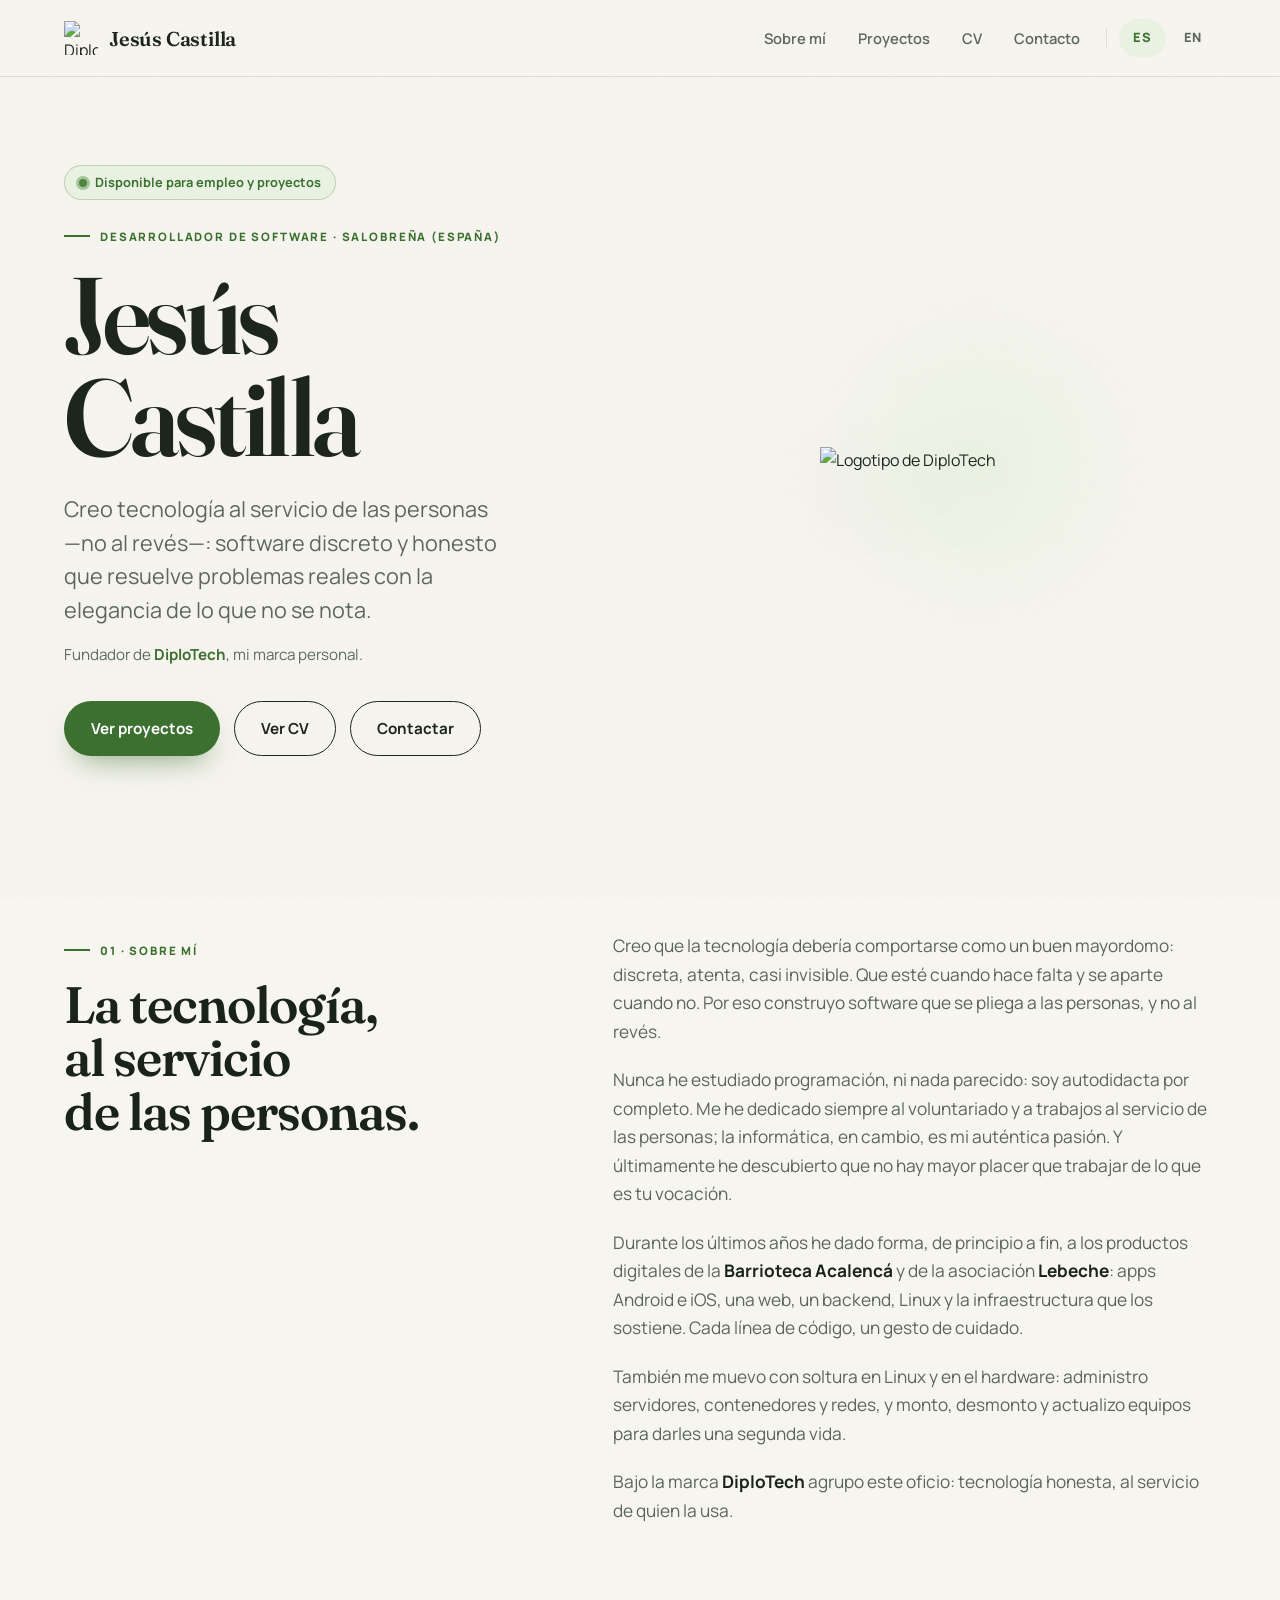
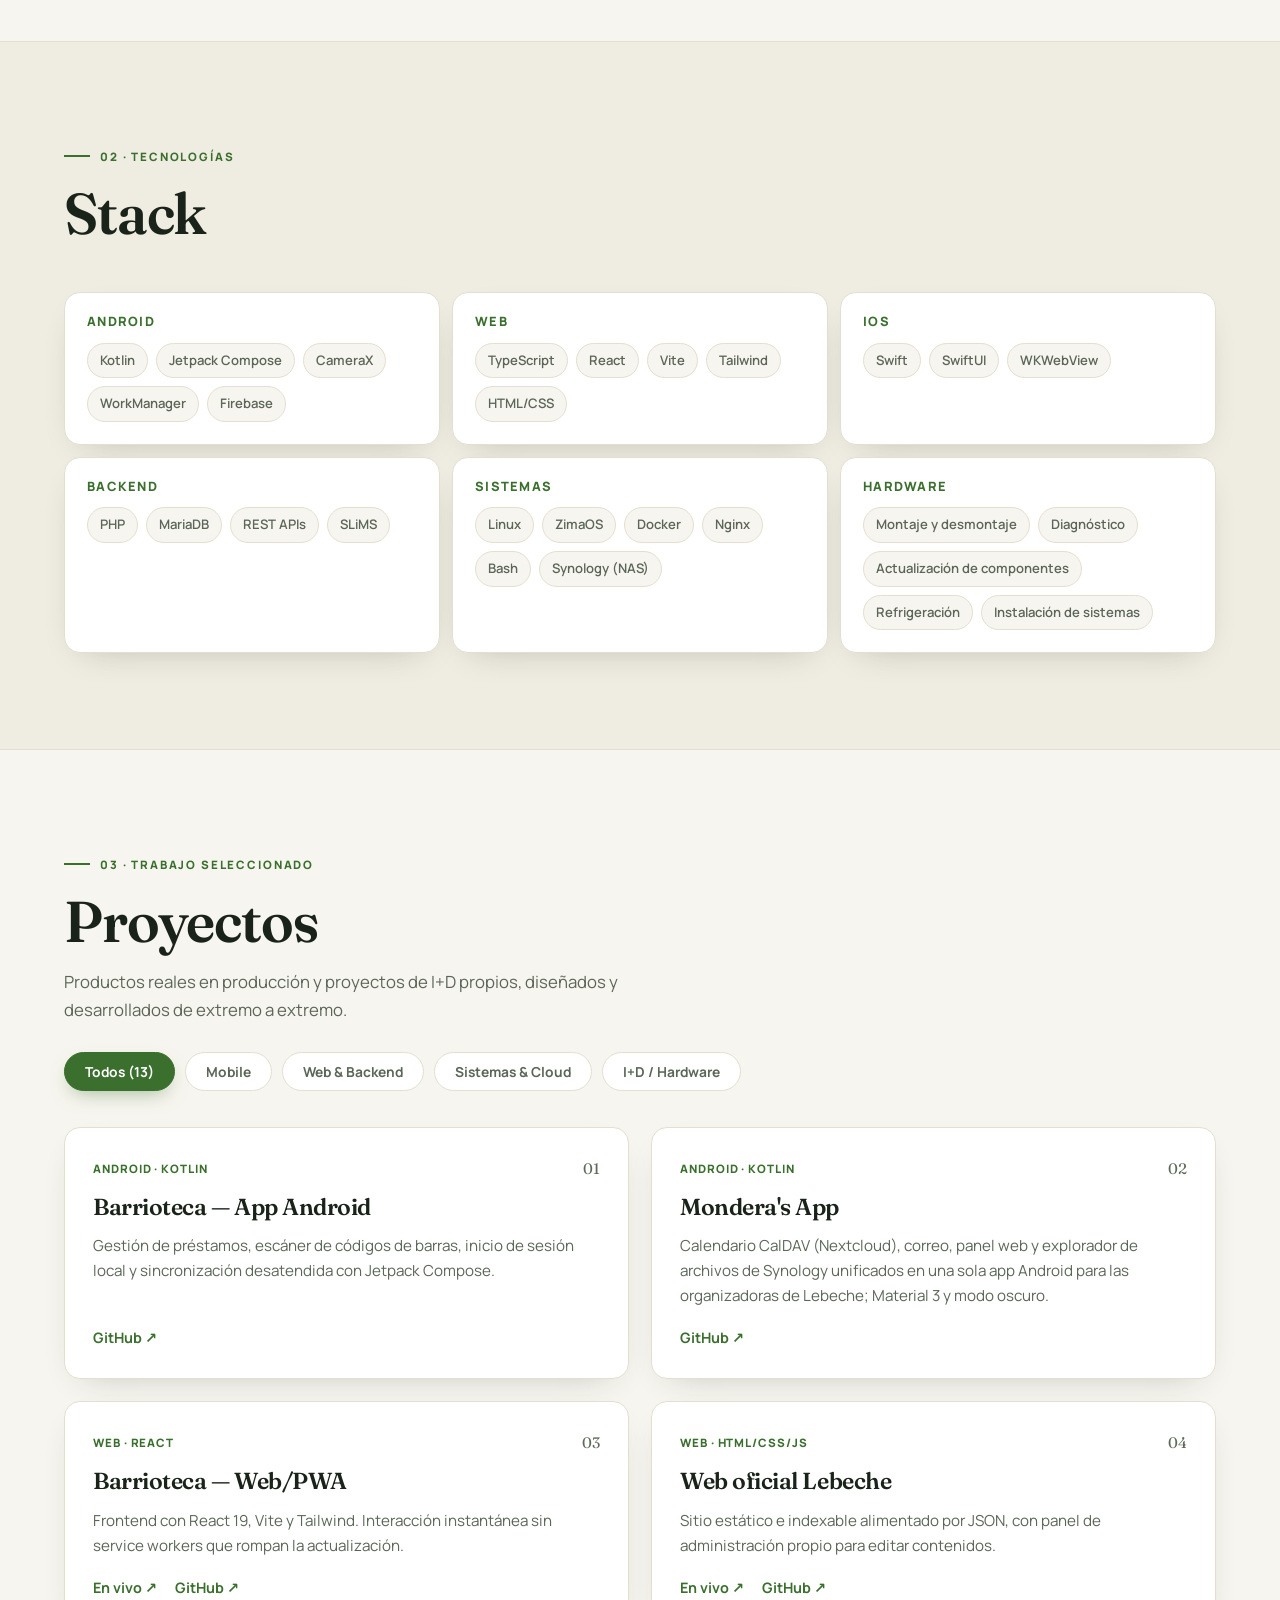
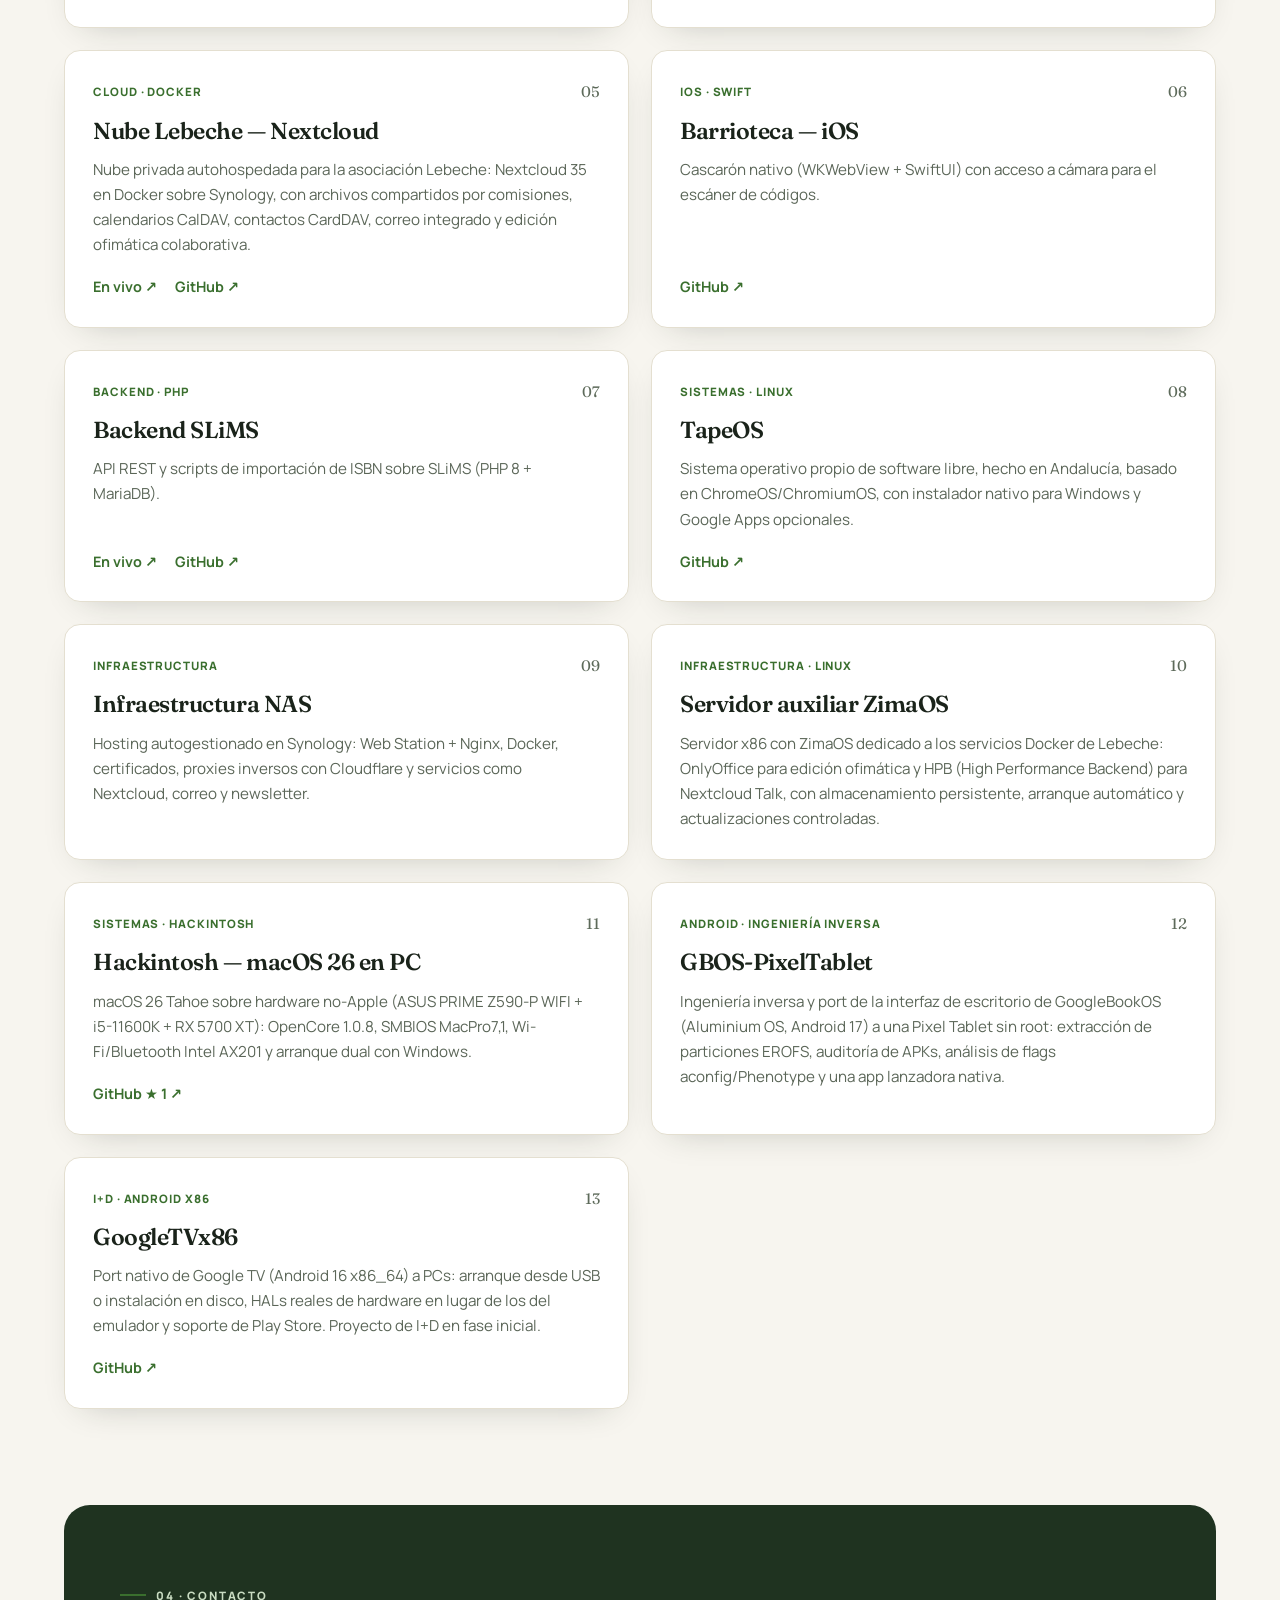
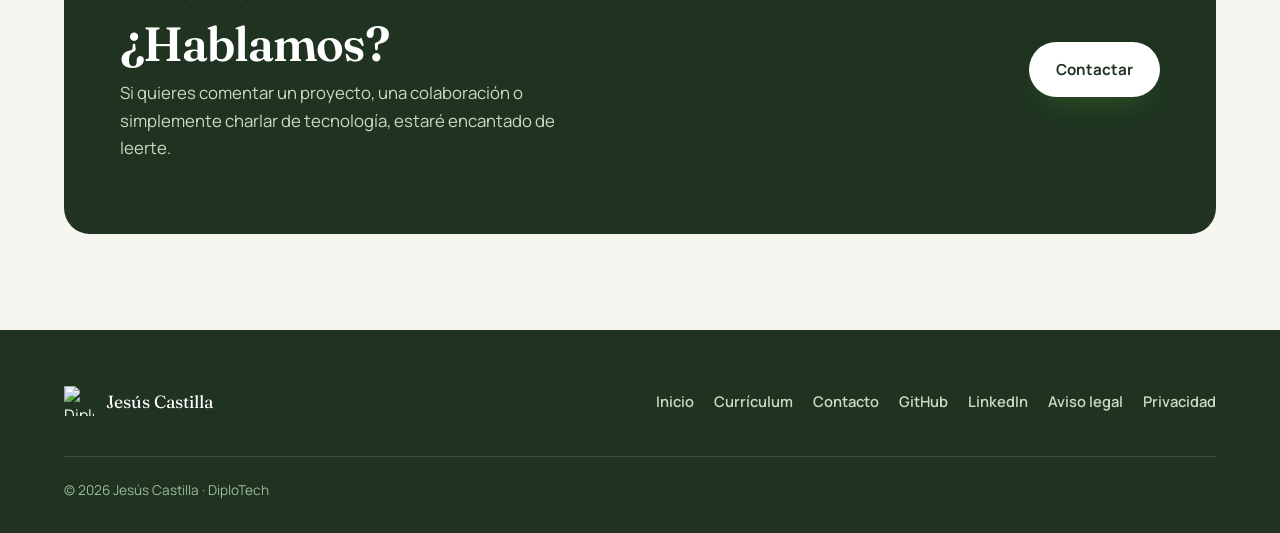
==== commit c35ea229: "chore: actualizar proyectos desde GitHub API" ====
--- a/index.html
+++ b/index.html
@@ -217,7 +217,7 @@
             <div class="proyecto__top"><span class="proyecto__tag">Sistemas · Hackintosh</span><span class="proyecto__num">11</span></div>
             <h3 class="proyecto__titulo">Hackintosh — macOS 26 en PC</h3>
             <p class="proyecto__texto">macOS 26 Tahoe sobre hardware no-Apple (ASUS PRIME Z590-P WIFI + i5-11600K + RX 5700 XT): OpenCore 1.0.8, SMBIOS MacPro7,1, Wi-Fi/Bluetooth Intel AX201 y arranque dual con Windows.</p>
-            <div class="proyecto__enlaces"><a class="flecha" href="https://github.com/jesuscastilla/hackintosh-Z590" target="_blank" rel="noopener">GitHub ↗</a></div>
+            <div class="proyecto__enlaces"><a class="flecha" href="https://github.com/jesuscastilla/hackintosh-Z590" target="_blank" rel="noopener">GitHub ★ 1 ↗</a></div>
           </article>
           <article class="proyecto aparecer" data-categoria="id">
             <div class="proyecto__top"><span class="proyecto__tag">Android · Ingeniería inversa</span><span class="proyecto__num">12</span></div>
